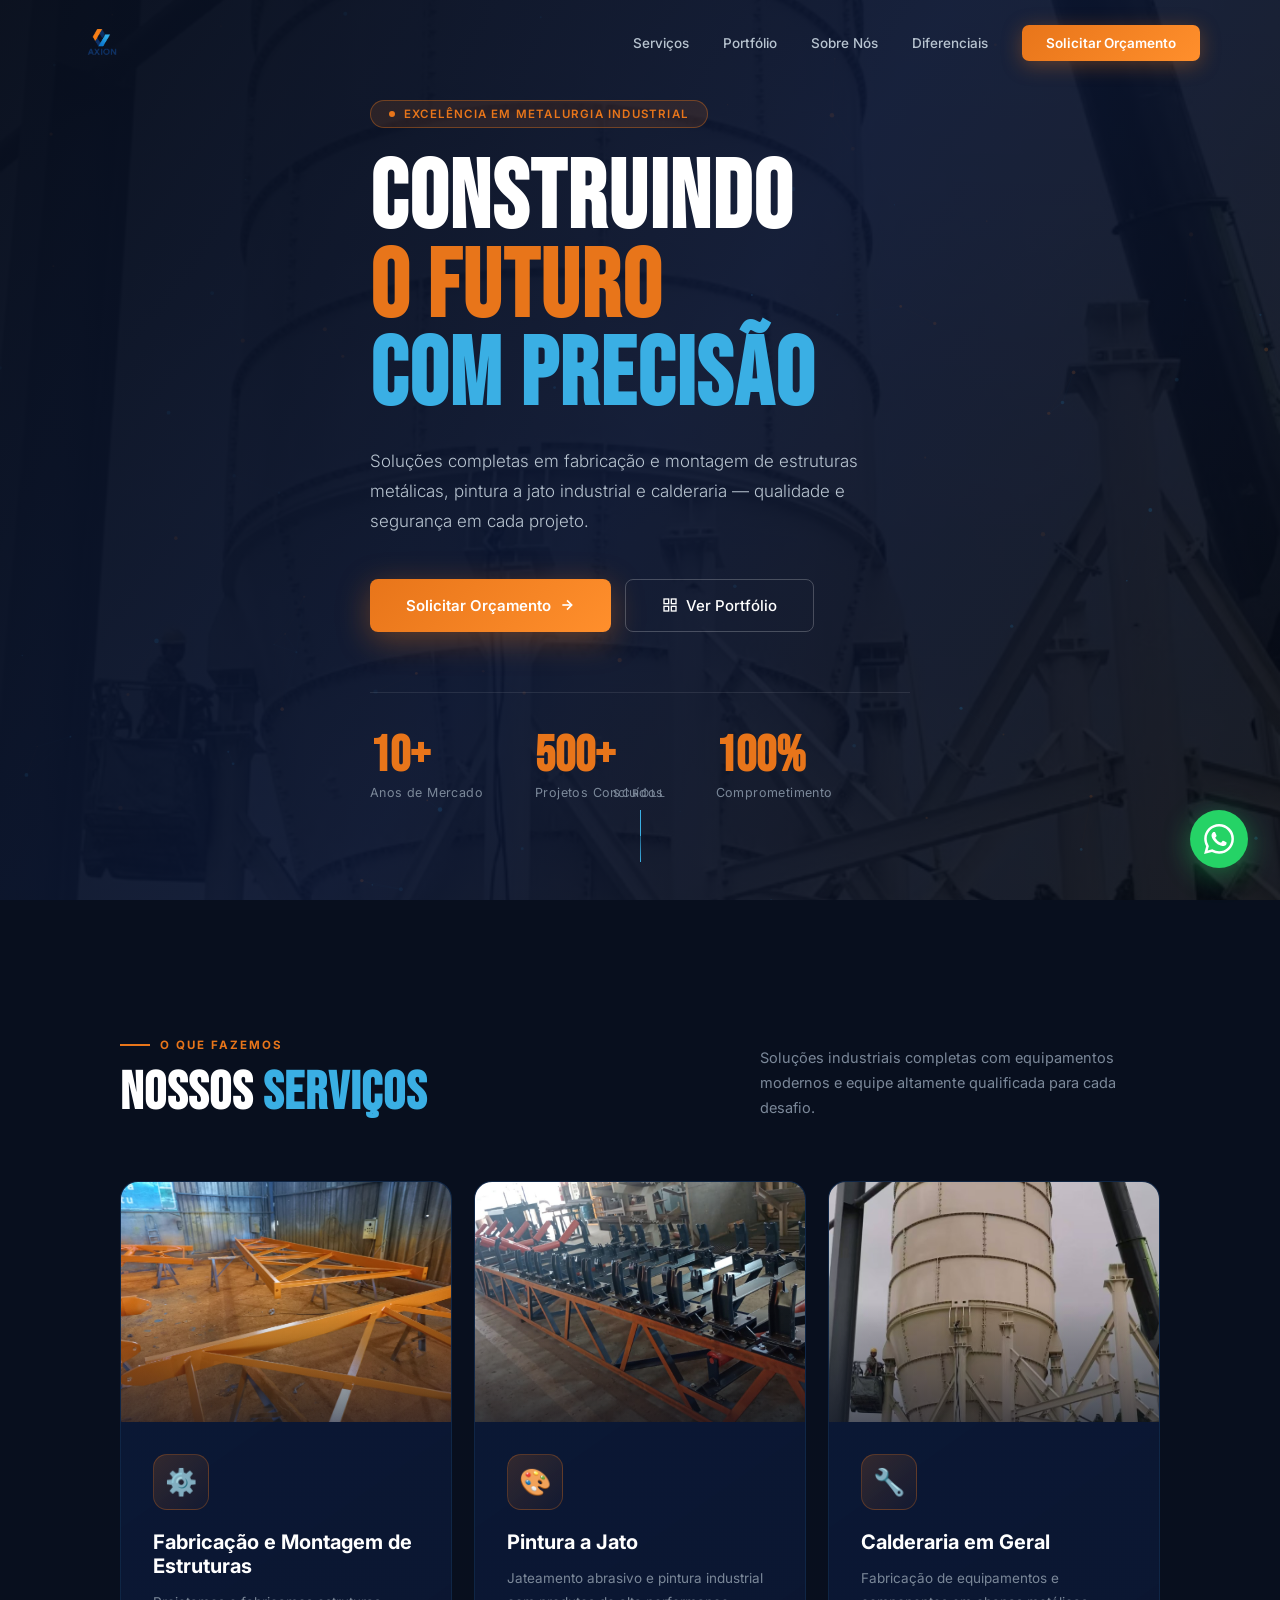
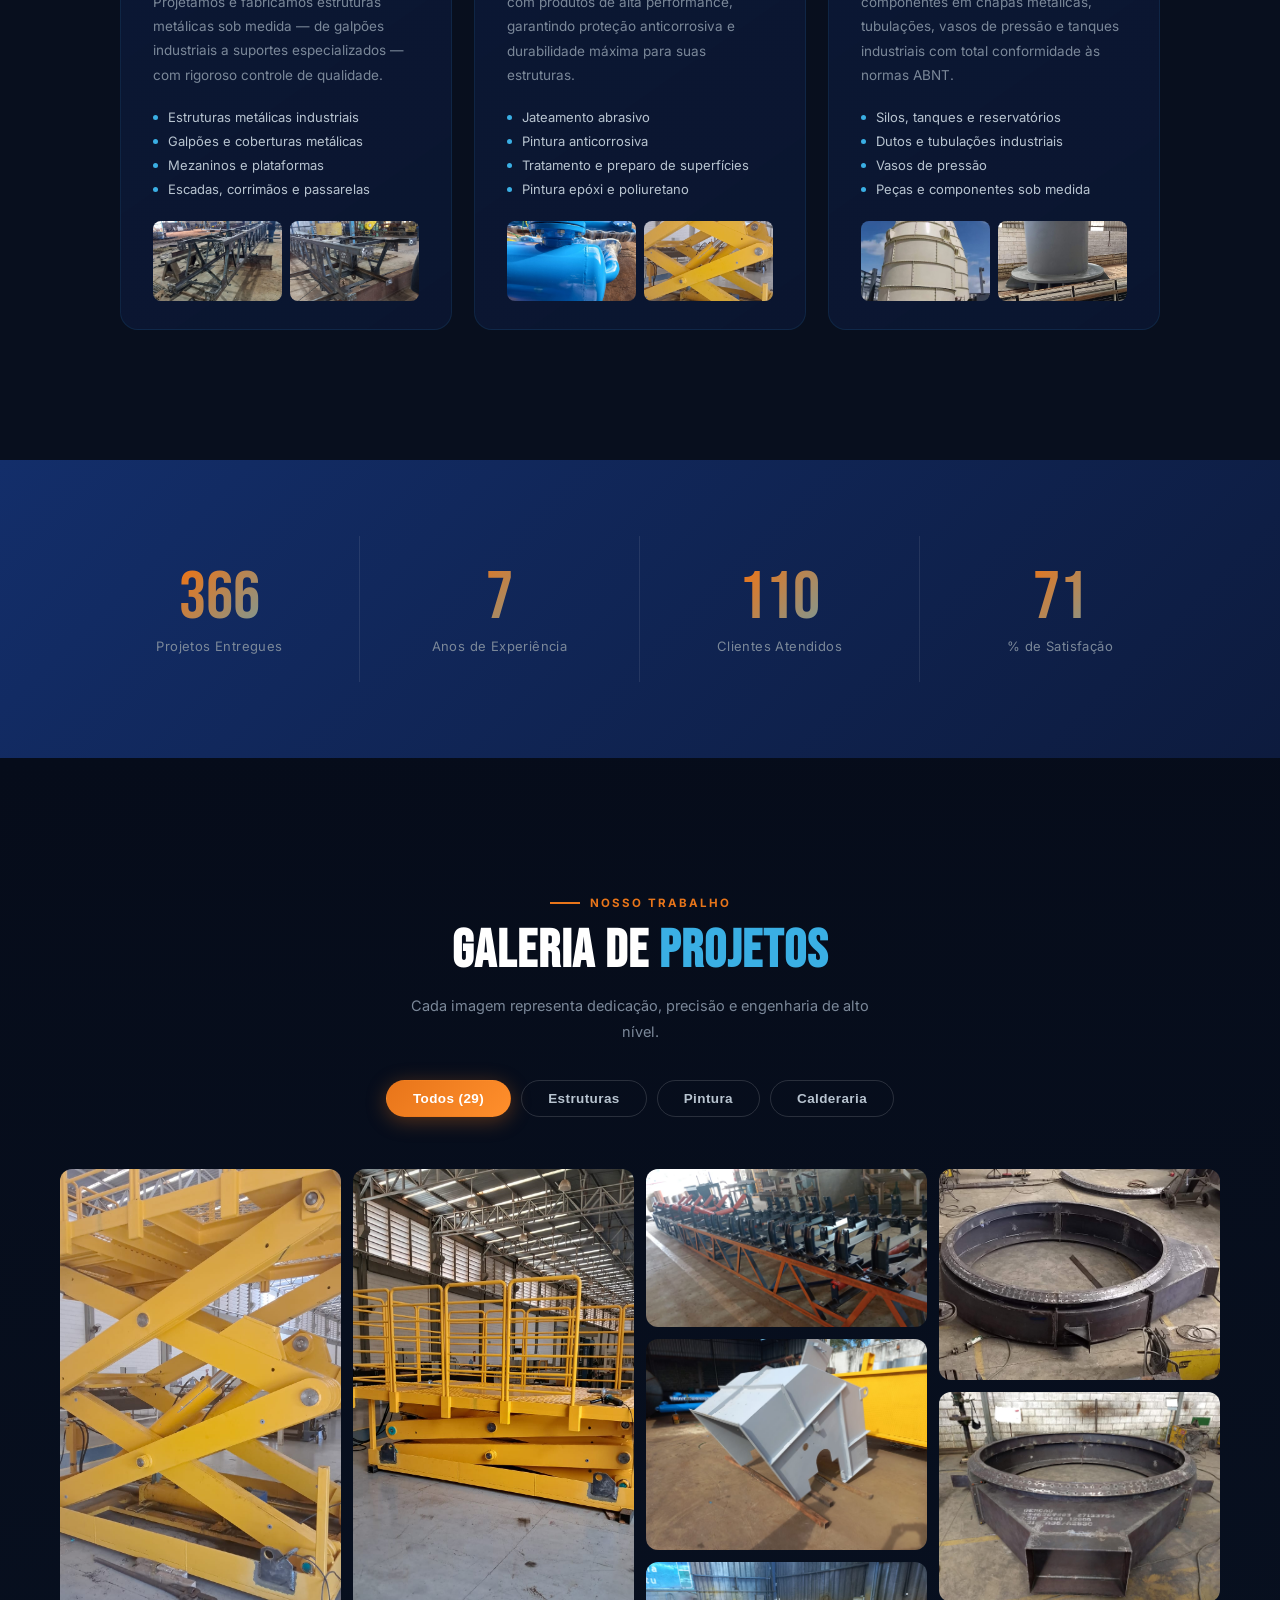
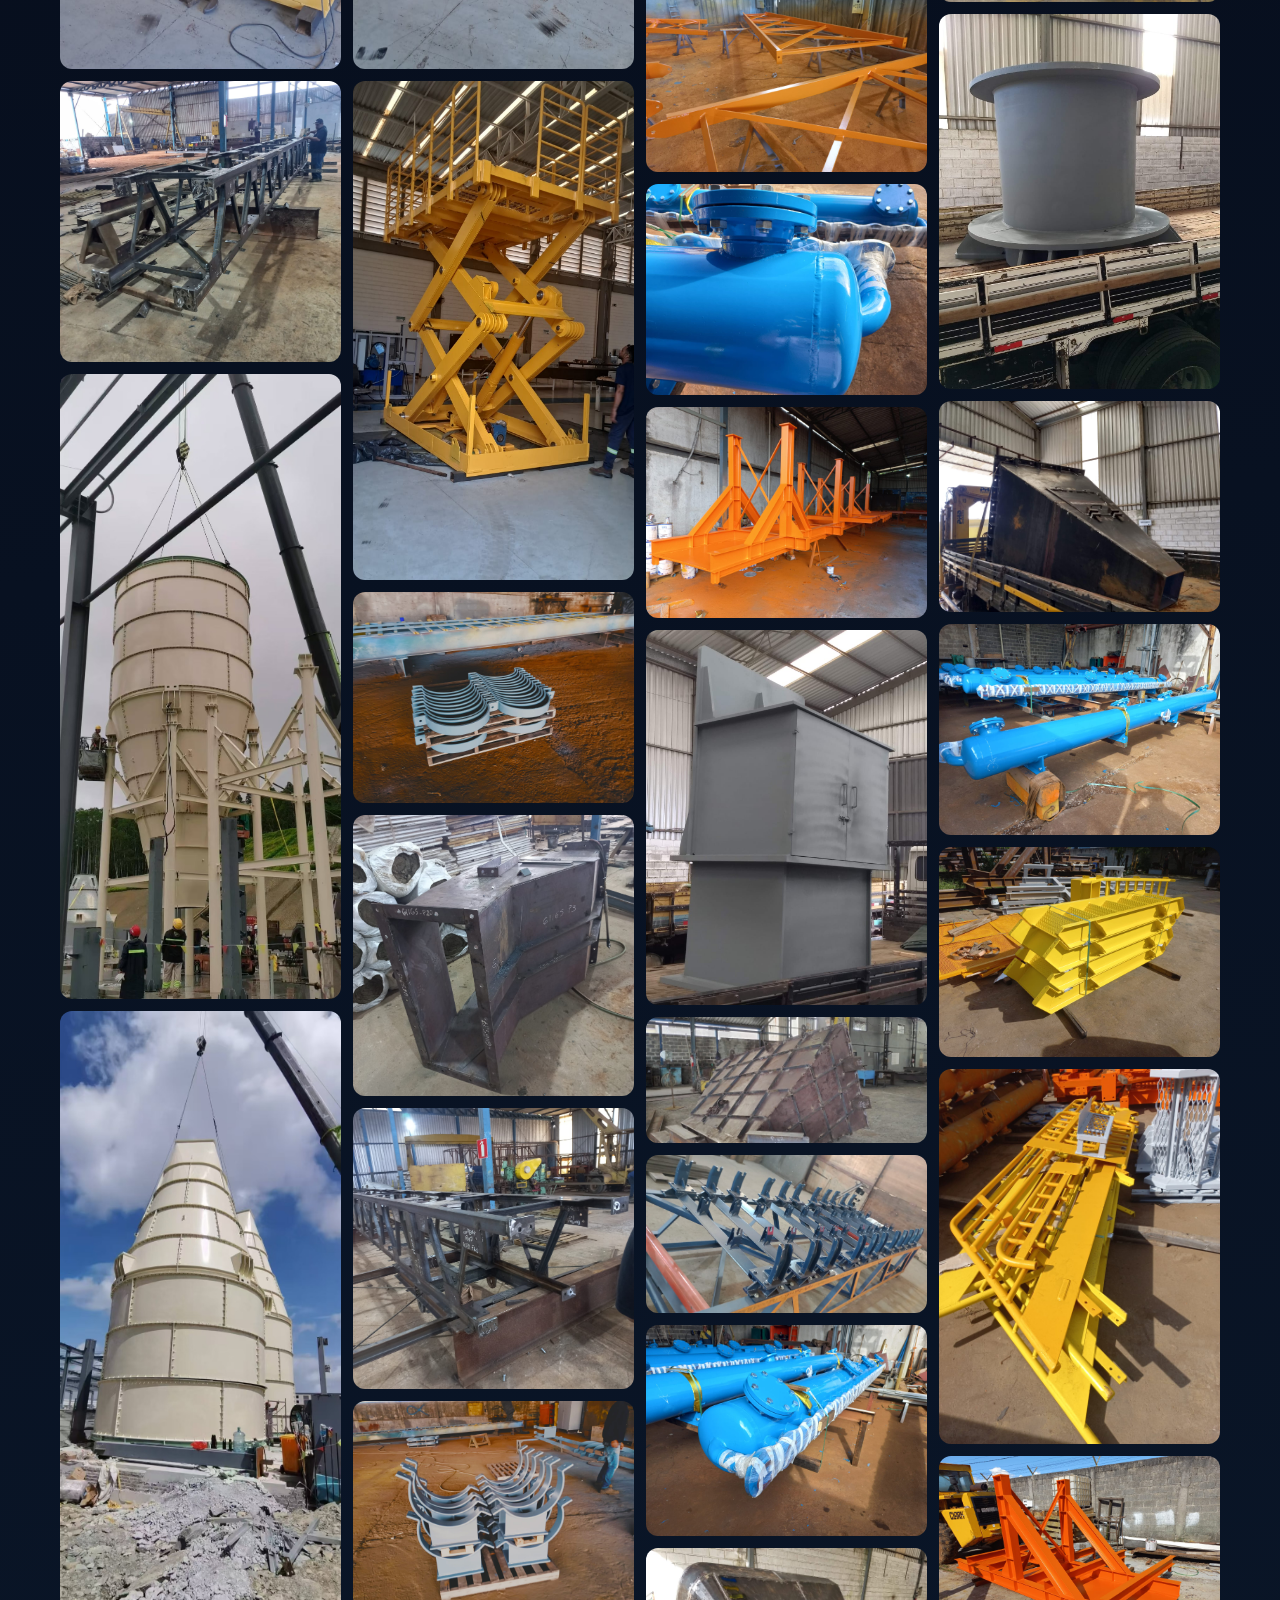
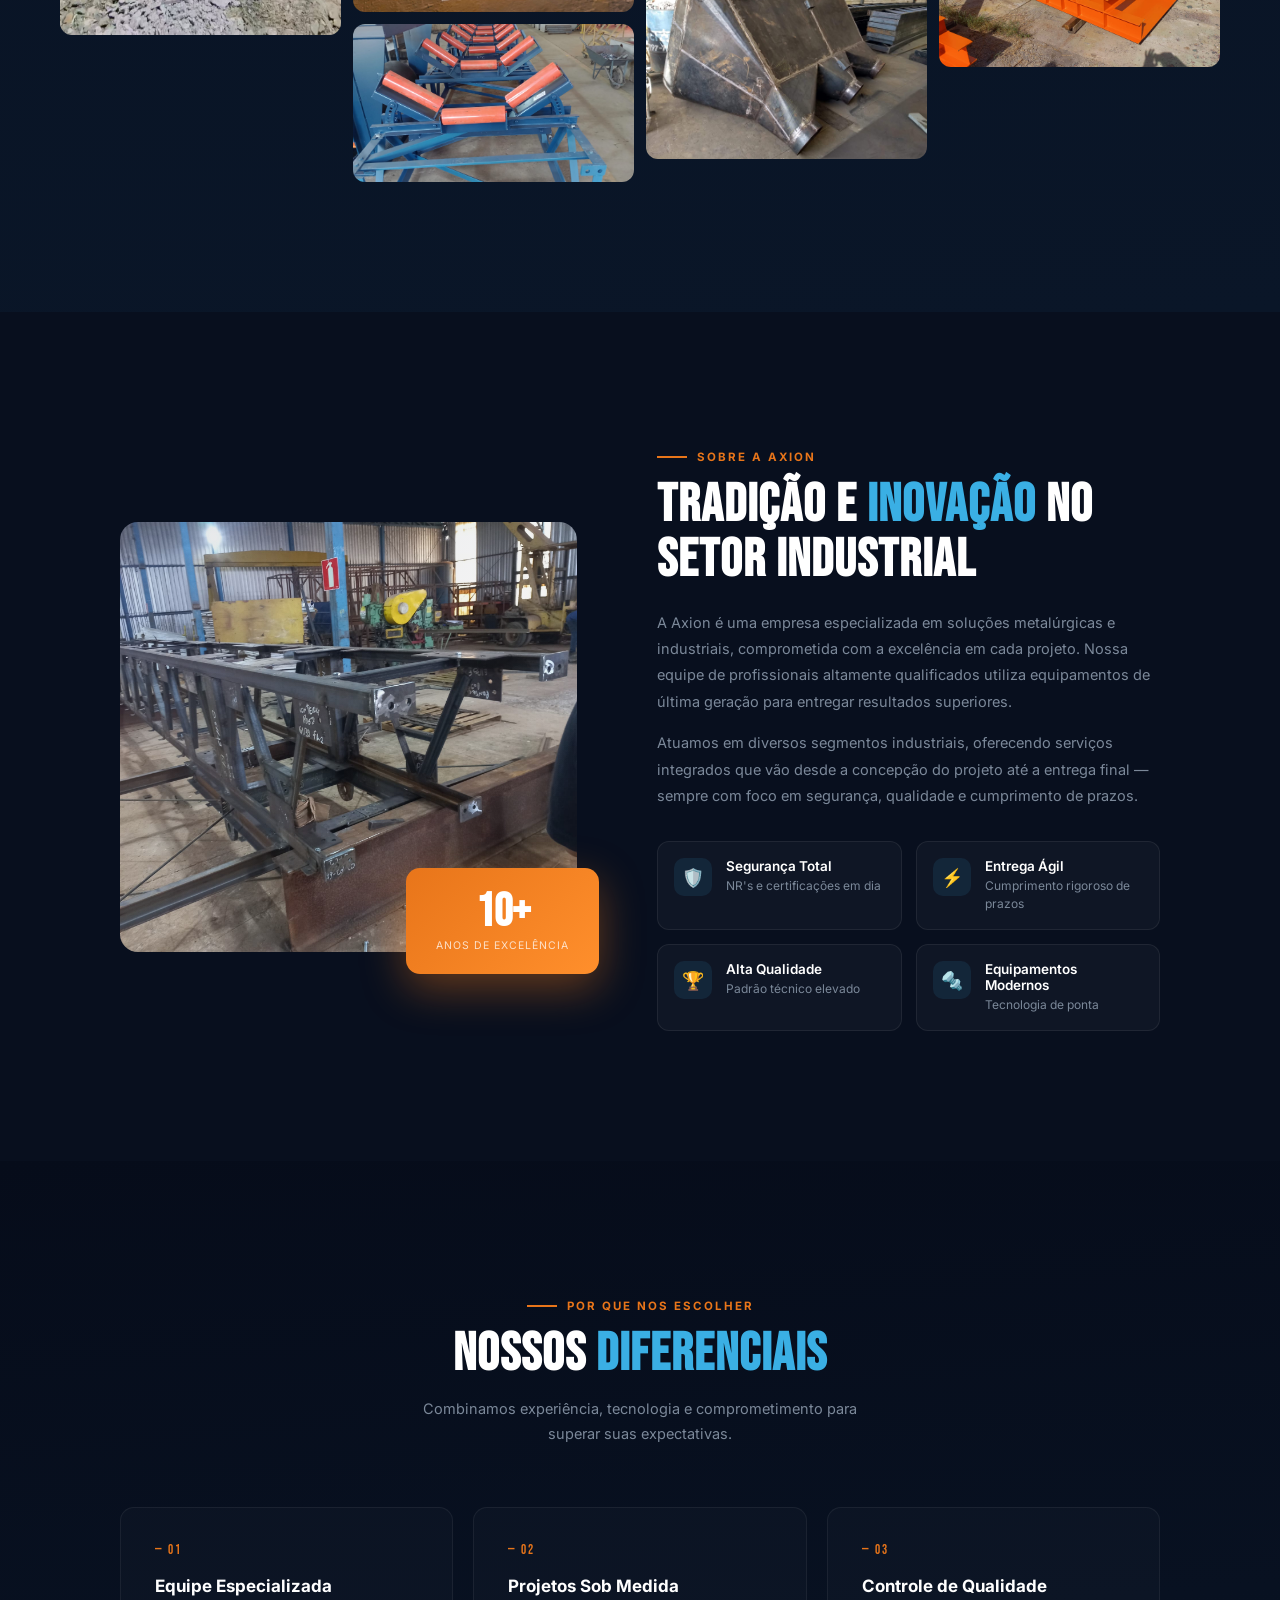
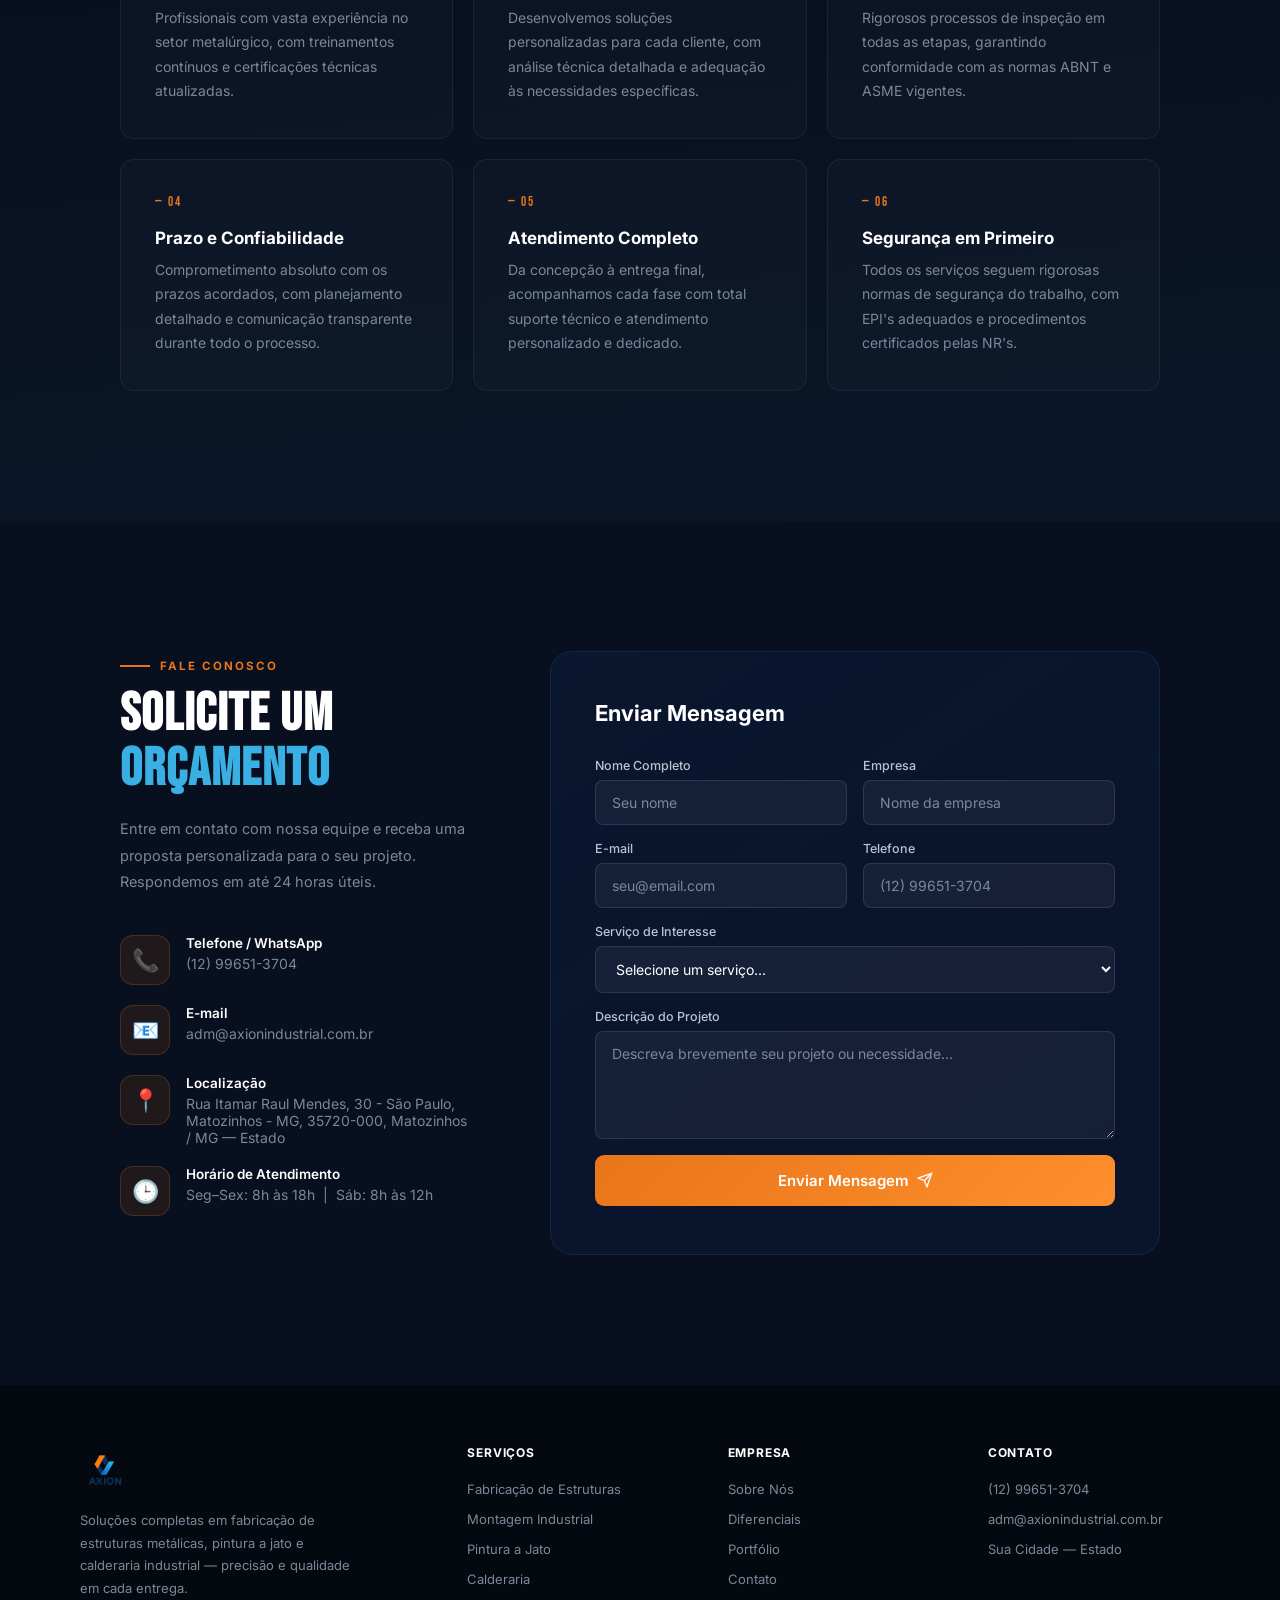
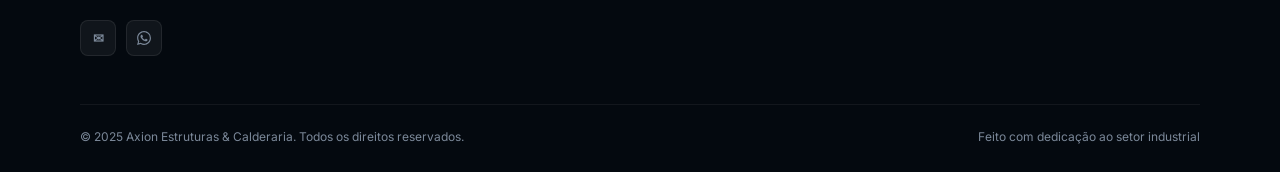
==== index.html @ 101c5b83 "Update index.html" ====
<!DOCTYPE html>
<html lang="pt-BR">
<head>
<meta charset="UTF-8">
<meta name="viewport" content="width=device-width, initial-scale=1.0">
<title>AXION — Estruturas, Pintura e Calderaria Industrial</title>
<link rel="preconnect" href="https://fonts.googleapis.com">
<link href="https://fonts.googleapis.com/css2?family=Inter:wght@300;400;500;600;700;800;900&family=Bebas+Neue&display=swap" rel="stylesheet">
<style>
:root{
  --navy:#080F1E; --dark:#0D1B3E; --mid:#132E6A;
  --orange:#E8751A; --orange2:#FF8F2C;
  --sky:#3AAFE4; --white:#fff; --gray:#7B8899; --gray2:#B8C4D0;
}
*,*::before,*::after{margin:0;padding:0;box-sizing:border-box}
html{scroll-behavior:smooth}
body{font-family:'Inter',sans-serif;background:var(--navy);color:var(--white);overflow-x:hidden}

/* ── NAV ── */
nav{position:fixed;top:0;left:0;right:0;z-index:200;display:flex;justify-content:space-between;align-items:center;padding:20px 80px;transition:.35s}
nav.sc{background:rgba(8,15,30,.96);backdrop-filter:blur(24px);padding:13px 80px;border-bottom:1px solid rgba(58,175,228,.12);box-shadow:0 6px 40px rgba(0,0,0,.4)}
.logo{font-family:'Bebas Neue',sans-serif;font-size:30px;letter-spacing:4px;color:#fff;text-decoration:none}
.logo span{color:var(--orange)}
.logo-img{height:44px;width:auto;display:block;object-fit:contain}
.logo-footer{height:50px}
.nav-links{display:flex;gap:34px;list-style:none;align-items:center}
.nav-links a{color:var(--gray2);text-decoration:none;font-size:13.5px;font-weight:500;position:relative;transition:color .25s}
.nav-links a:not(.nb)::after{content:'';position:absolute;bottom:-4px;left:0;width:0;height:2px;background:var(--orange);transition:.3s}
.nav-links a:not(.nb):hover{color:#fff}
.nav-links a:not(.nb):hover::after{width:100%}
.nb{background:linear-gradient(135deg,var(--orange),var(--orange2));color:#fff!important;padding:10px 24px;border-radius:7px;font-weight:600!important;box-shadow:0 4px 20px rgba(232,117,26,.35);transition:transform .2s,box-shadow .2s!important}
.nb:hover{transform:translateY(-2px);box-shadow:0 8px 28px rgba(232,117,26,.5)!important}
.ham{display:none;flex-direction:column;gap:5px;cursor:pointer}
.ham span{width:24px;height:2px;background:#fff;border-radius:2px}

/* ── HERO ── */
#hero{position:relative;height:100vh;min-height:700px;display:flex;align-items:center;overflow:hidden}
.hero-bg{position:absolute;inset:0;z-index:0;background-image:url('img/WhatsApp%20Image%202026-05-19%20at%2021.31.29.jpeg');background-size:cover;background-position:center;filter:brightness(.28) saturate(.7)}
#cvs{position:absolute;inset:0;z-index:1;width:100%;height:100%}
.hero-ov{position:absolute;inset:0;z-index:2;background:linear-gradient(125deg,rgba(8,15,30,.92) 0%,rgba(13,27,62,.75) 50%,rgba(8,15,30,.5) 100%)}
.hero-ct{position:relative;z-index:3;max-width:1200px;margin:0 auto;padding:0 80px}
.badge{display:inline-flex;align-items:center;gap:9px;background:rgba(232,117,26,.12);border:1px solid rgba(232,117,26,.38);border-radius:100px;padding:6px 18px;font-size:11.5px;font-weight:600;letter-spacing:1.2px;text-transform:uppercase;color:var(--orange);margin-bottom:28px}
.bdot{width:6px;height:6px;border-radius:50%;background:var(--orange);animation:blink 2s infinite}
@keyframes blink{0%,100%{opacity:1;transform:scale(1)}50%{opacity:.4;transform:scale(1.6)}}
.ht{font-family:'Bebas Neue',sans-serif;font-size:clamp(54px,7.5vw,104px);line-height:.92;letter-spacing:2px;margin-bottom:26px}
.ht .to{color:var(--orange)} .ht .ts{color:var(--sky)}
.hs{font-size:17px;color:var(--gray2);max-width:540px;line-height:1.75;font-weight:300;margin-bottom:42px}
.hb{display:flex;gap:14px;flex-wrap:wrap}
.btn-m{display:inline-flex;align-items:center;gap:8px;background:linear-gradient(135deg,var(--orange),var(--orange2));color:#fff;padding:16px 36px;border-radius:8px;font-size:15px;font-weight:600;text-decoration:none;border:none;cursor:pointer;transition:.3s;box-shadow:0 8px 32px rgba(232,117,26,.38)}
.btn-m:hover{transform:translateY(-3px);box-shadow:0 14px 40px rgba(232,117,26,.55)}
.btn-g{display:inline-flex;align-items:center;gap:8px;background:transparent;color:#fff;padding:16px 36px;border-radius:8px;font-size:15px;font-weight:500;text-decoration:none;border:1px solid rgba(255,255,255,.22);transition:.3s}
.btn-g:hover{border-color:var(--sky);color:var(--sky);background:rgba(58,175,228,.06)}
.hkpis{display:flex;gap:52px;margin-top:60px;padding-top:38px;border-top:1px solid rgba(255,255,255,.09)}
.hkpi h3{font-family:'Bebas Neue',sans-serif;font-size:50px;color:var(--orange);line-height:1}
.hkpi p{font-size:12.5px;color:var(--gray);margin-top:4px;letter-spacing:.4px}
.scroll-cue{position:absolute;bottom:38px;left:50%;transform:translateX(-50%);display:flex;flex-direction:column;align-items:center;gap:10px;z-index:3;animation:floatY 3s ease-in-out infinite}
.scroll-cue span{font-size:10.5px;color:var(--gray);letter-spacing:2px;text-transform:uppercase}
.strack{width:1px;height:52px;background:linear-gradient(to bottom,transparent,var(--sky));overflow:hidden;position:relative}
.strack::after{content:'';position:absolute;top:0;left:0;width:100%;height:50%;background:var(--sky);animation:sdown 2s ease-in-out infinite}
@keyframes sdown{0%{transform:translateY(-100%)}100%{transform:translateY(300%)}}
@keyframes floatY{0%,100%{transform:translateX(-50%) translateY(0)}50%{transform:translateX(-50%) translateY(-10px)}}

/* ── SHARED ── */
.stag{display:inline-flex;align-items:center;gap:10px;font-size:11.5px;font-weight:700;letter-spacing:2px;text-transform:uppercase;color:var(--orange);margin-bottom:14px}
.stag::before{content:'';width:30px;height:2px;background:var(--orange)}
.stitle{font-family:'Bebas Neue',sans-serif;font-size:clamp(38px,4.2vw,60px);letter-spacing:1px;line-height:1.02}
.stitle span{color:var(--sky)}
.fu{opacity:0;transform:translateY(32px);transition:opacity .65s ease,transform .65s ease}
.fu.in{opacity:1;transform:none}
.fu:nth-child(2){transition-delay:.1s}.fu:nth-child(3){transition-delay:.2s}
.fu:nth-child(4){transition-delay:.3s}.fu:nth-child(5){transition-delay:.35s}
.fu:nth-child(6){transition-delay:.4s}

/* ── SERVICES ── */
#servicos{padding:130px 0}
.srv-w{max-width:1200px;margin:0 auto;padding:0 80px}
.srv-hd{display:flex;justify-content:space-between;align-items:flex-end;margin-bottom:60px;gap:32px}
.srv-hd p{max-width:400px;color:var(--gray);line-height:1.75;font-size:14.5px}
.srv-grid{display:grid;grid-template-columns:repeat(3,1fr);gap:22px}
.sc-card{position:relative;overflow:hidden;background:linear-gradient(145deg,rgba(19,46,106,.32),rgba(13,27,62,.55));border:1px solid rgba(58,175,228,.1);border-radius:18px;transition:.4s;cursor:default}
.sc-card::before{content:'';position:absolute;top:0;left:0;right:0;height:3px;background:linear-gradient(90deg,var(--orange),var(--sky));transform:scaleX(0);transform-origin:left;transition:.4s;z-index:1}
.sc-card:hover{transform:translateY(-8px);border-color:rgba(58,175,228,.28);box-shadow:0 24px 60px rgba(0,0,0,.4)}
.sc-card:hover::before{transform:scaleX(1)}
.sc-img{position:relative;height:240px;overflow:hidden}
.sc-img img{width:100%;height:100%;object-fit:cover;transition:transform .55s ease}
.sc-card:hover .sc-img img{transform:scale(1.06)}
.sc-img-ov{position:absolute;inset:0;background:linear-gradient(to top,rgba(8,15,30,.6) 0%,transparent 50%)}
.sc-body{padding:32px 32px 28px}
.sc-icon{width:56px;height:56px;border-radius:14px;display:flex;align-items:center;justify-content:center;font-size:26px;background:linear-gradient(135deg,rgba(232,117,26,.18),rgba(232,117,26,.04));border:1px solid rgba(232,117,26,.28);margin-bottom:20px;transition:.3s}
.sc-card:hover .sc-icon{transform:scale(1.1) rotate(-4deg)}
.sc-body h3{font-size:20px;font-weight:700;margin-bottom:12px}
.sc-body>p{font-size:13.5px;color:var(--gray);line-height:1.8;margin-bottom:22px}
.sc-list{list-style:none;display:flex;flex-direction:column;gap:8px;margin-bottom:24px}
.sc-list li{display:flex;align-items:center;gap:10px;font-size:13px;color:var(--gray2)}
.sc-list li::before{content:'';width:5px;height:5px;border-radius:50%;background:var(--sky);flex-shrink:0}
.sc-thumbs{display:grid;grid-template-columns:1fr 1fr;gap:8px}
.sc-thumb{height:80px;border-radius:8px;overflow:hidden;cursor:pointer;position:relative}
.sc-thumb img{width:100%;height:100%;object-fit:cover;transition:transform .4s}
.sc-thumb:hover img{transform:scale(1.08)}
.sc-thumb::after{content:'🔍';position:absolute;inset:0;display:flex;align-items:center;justify-content:center;background:rgba(8,15,30,.5);opacity:0;font-size:18px;transition:.3s}
.sc-thumb:hover::after{opacity:1}

/* ── STATS ── */
#stats{background:linear-gradient(135deg,var(--mid),var(--dark));padding:76px 80px}
.stats-w{max-width:1200px;margin:0 auto;display:grid;grid-template-columns:repeat(4,1fr)}
.stat-b{text-align:center;padding:28px 16px;border-right:1px solid rgba(255,255,255,.09)}
.stat-b:last-child{border-right:none}
.stat-n{font-family:'Bebas Neue',sans-serif;font-size:68px;line-height:1;background:linear-gradient(135deg,var(--orange) 30%,var(--sky));-webkit-background-clip:text;-webkit-text-fill-color:transparent;background-clip:text}
.stat-l{font-size:13px;color:var(--gray);margin-top:6px;letter-spacing:.4px}

/* ── PORTFOLIO ── */
#portfolio{padding:130px 0;background:linear-gradient(175deg,#060C1A,#0A1628)}
.port-w{max-width:1300px;margin:0 auto;padding:0 60px}
.port-hd{text-align:center;margin-bottom:52px}
.port-hd .stag{justify-content:center}
.port-hd>p{max-width:480px;margin:14px auto 0;color:var(--gray);line-height:1.75;font-size:14.5px}
.filters{display:flex;justify-content:center;gap:10px;flex-wrap:wrap;margin-top:36px}
.fbtn{padding:10px 26px;border-radius:100px;font-size:13.5px;font-weight:600;letter-spacing:.4px;cursor:pointer;border:1px solid rgba(255,255,255,.14);background:transparent;color:var(--gray2);transition:.25s}
.fbtn:hover{border-color:var(--orange);color:var(--orange)}
.fbtn.active{background:linear-gradient(135deg,var(--orange),var(--orange2));border-color:transparent;color:#fff;box-shadow:0 4px 20px rgba(232,117,26,.35)}
.gal-grid{columns:4;column-gap:12px;margin-top:44px}
.gal-item{break-inside:avoid;margin-bottom:12px;border-radius:12px;overflow:hidden;position:relative;cursor:pointer;background:#0D1B3E}
.gal-item img{width:100%;display:block;transition:transform .5s ease}
.gal-item:hover img{transform:scale(1.05)}
.gal-ov{position:absolute;inset:0;background:linear-gradient(to top,rgba(8,15,30,.88) 0%,transparent 55%);opacity:0;transition:.35s;display:flex;flex-direction:column;justify-content:flex-end;padding:16px}
.gal-item:hover .gal-ov{opacity:1}
.gal-cat{display:inline-block;font-size:10.5px;font-weight:700;letter-spacing:1.5px;text-transform:uppercase;color:var(--orange);background:rgba(232,117,26,.15);border:1px solid rgba(232,117,26,.35);padding:3px 10px;border-radius:100px;margin-bottom:6px}
.gal-title{font-size:13px;font-weight:500;color:#fff;line-height:1.4}

/* ── ABOUT ── */
#sobre{padding:130px 0}
.about-w{max-width:1200px;margin:0 auto;padding:0 80px;display:grid;grid-template-columns:1fr 1.1fr;gap:80px;align-items:center}
.about-vis{position:relative}
.about-img{width:100%;height:430px;border-radius:18px;overflow:hidden;position:relative}
.about-img img{width:100%;height:100%;object-fit:cover}
.about-img::after{content:'';position:absolute;inset:0;background:linear-gradient(135deg,rgba(8,15,30,.1),transparent)}
.about-chip{position:absolute;bottom:-22px;right:-22px;background:linear-gradient(135deg,var(--orange),var(--orange2));border-radius:14px;padding:22px 30px;text-align:center;box-shadow:0 14px 44px rgba(232,117,26,.42)}
.about-chip h4{font-family:'Bebas Neue',sans-serif;font-size:46px;line-height:1;color:#fff}
.about-chip p{font-size:10.5px;color:rgba(255,255,255,.75);letter-spacing:1px;text-transform:uppercase;margin-top:3px}
.about-tx .stitle{margin-bottom:22px}
.about-tx>p{color:var(--gray);line-height:1.82;font-size:14.5px;margin-bottom:15px}
.pills{display:grid;grid-template-columns:1fr 1fr;gap:14px;margin-top:32px}
.pill{display:flex;align-items:flex-start;gap:14px;background:rgba(255,255,255,.03);border:1px solid rgba(255,255,255,.07);border-radius:12px;padding:16px;transition:.3s}
.pill:hover{border-color:rgba(58,175,228,.22)}
.pill-ic{width:38px;height:38px;border-radius:10px;flex-shrink:0;background:rgba(58,175,228,.1);display:flex;align-items:center;justify-content:center;font-size:18px}
.pill h5{font-size:13.5px;font-weight:600;margin-bottom:3px}
.pill p{font-size:12px;color:var(--gray);line-height:1.5}

/* ── DIFFERENTIALS ── */
#diferenciais{padding:130px 0;background:linear-gradient(175deg,#060C1A,#0A1628)}
.diff-w{max-width:1200px;margin:0 auto;padding:0 80px}
.diff-hd{text-align:center;margin-bottom:60px}
.diff-hd .stag{justify-content:center}
.diff-hd>p{max-width:480px;margin:14px auto 0;color:var(--gray);line-height:1.75;font-size:14.5px}
.diff-grid{display:grid;grid-template-columns:repeat(3,1fr);gap:20px}
.dc{padding:34px;border-radius:14px;border:1px solid rgba(255,255,255,.06);background:rgba(255,255,255,.02);transition:.3s}
.dc:hover{border-color:rgba(58,175,228,.22);background:rgba(58,175,228,.03);transform:translateY(-4px)}
.dc-n{font-family:'Bebas Neue',sans-serif;font-size:13px;color:var(--orange);letter-spacing:2px;margin-bottom:18px}
.dc h3{font-size:17px;font-weight:700;margin-bottom:10px}
.dc p{font-size:14px;color:var(--gray);line-height:1.75}

/* ── CONTACT ── */
#contato{padding:130px 0}
.ct-w{max-width:1200px;margin:0 auto;padding:0 80px;display:grid;grid-template-columns:1fr 1.2fr;gap:80px}
.ct-info .stitle{margin-bottom:20px}
.ct-info>p{color:var(--gray);line-height:1.8;font-size:14.5px;margin-bottom:40px}
.ct-items{display:flex;flex-direction:column;gap:20px}
.ct-item{display:flex;gap:16px;align-items:flex-start}
.ct-ic{width:50px;height:50px;border-radius:13px;flex-shrink:0;background:rgba(232,117,26,.1);border:1px solid rgba(232,117,26,.22);display:flex;align-items:center;justify-content:center;font-size:22px}
.ct-item h4{font-size:13.5px;font-weight:600;margin-bottom:4px}
.ct-item p{font-size:14px;color:var(--gray)}
.ct-form{background:linear-gradient(145deg,rgba(19,46,106,.22),rgba(13,27,62,.44));border:1px solid rgba(58,175,228,.12);border-radius:22px;padding:48px 44px}
.ct-form h3{font-size:22px;font-weight:700;margin-bottom:32px}
.fg{display:flex;flex-direction:column;gap:7px;margin-bottom:16px}
.frow{display:grid;grid-template-columns:1fr 1fr;gap:16px}
.fg label{font-size:12.5px;font-weight:500;color:var(--gray2)}
.fg input,.fg select,.fg textarea{background:rgba(255,255,255,.05);border:1px solid rgba(255,255,255,.1);border-radius:8px;padding:13px 16px;color:#fff;font-size:14px;font-family:'Inter',sans-serif;transition:.25s;outline:none}
.fg input:focus,.fg select:focus,.fg textarea:focus{border-color:var(--sky);background:rgba(58,175,228,.05)}
.fg input::placeholder,.fg textarea::placeholder{color:var(--gray)}
.fg select option{background:#0D1B3E}
.fg textarea{resize:vertical;min-height:108px}
.frow .fg{margin-bottom:0}
.fsend{width:100%;padding:16px;background:linear-gradient(135deg,var(--orange),var(--orange2));color:#fff;border:none;border-radius:9px;font-size:15px;font-weight:600;cursor:pointer;font-family:'Inter',sans-serif;display:flex;align-items:center;justify-content:center;gap:9px;transition:.3s;margin-top:10px}
.fsend:hover{transform:translateY(-3px);box-shadow:0 10px 32px rgba(232,117,26,.45)}

/* ── FOOTER ── */
footer{background:#04090F;padding:60px 80px 28px}
.ft{display:grid;grid-template-columns:1.6fr 1fr 1fr 1fr;gap:48px;padding-bottom:48px;border-bottom:1px solid rgba(255,255,255,.06)}
.fb .logo{font-size:28px;margin-bottom:14px;display:block}
.fb p{font-size:13px;color:var(--gray);line-height:1.75;max-width:270px}
.socials{display:flex;gap:10px;margin-top:20px}
.soc{width:36px;height:36px;border-radius:8px;background:rgba(255,255,255,.05);border:1px solid rgba(255,255,255,.08);display:flex;align-items:center;justify-content:center;font-size:13px;font-weight:700;color:var(--gray);text-decoration:none;transition:.3s}
.soc:hover{background:rgba(232,117,26,.15);border-color:var(--orange);color:var(--orange)}
.fc h4{font-size:12px;font-weight:700;color:#fff;letter-spacing:.8px;text-transform:uppercase;margin-bottom:18px}
.fc ul{list-style:none;display:flex;flex-direction:column;gap:10px}
.fc ul a{font-size:13px;color:var(--gray);text-decoration:none;transition:color .25s}
.fc ul a:hover{color:#fff}
.fb2{display:flex;justify-content:space-between;align-items:center;padding-top:24px}
.fb2 p{font-size:12px;color:var(--gray)}

/* ── LIGHTBOX ── */
#lb{position:fixed;inset:0;z-index:1000;display:flex;align-items:center;justify-content:center;background:rgba(4,9,15,.97);opacity:0;pointer-events:none;transition:opacity .3s}
#lb.open{opacity:1;pointer-events:all}
.lb-img-wrap{position:relative;max-width:90vw;max-height:85vh;display:flex;align-items:center;justify-content:center}
#lb-img{max-width:90vw;max-height:82vh;object-fit:contain;border-radius:8px;box-shadow:0 20px 80px rgba(0,0,0,.8);transition:opacity .25s}
#lb-img.fading{opacity:0}
.lb-close{position:fixed;top:24px;right:32px;width:44px;height:44px;border-radius:50%;background:rgba(255,255,255,.08);border:1px solid rgba(255,255,255,.15);color:#fff;font-size:22px;display:flex;align-items:center;justify-content:center;cursor:pointer;transition:.25s}
.lb-close:hover{background:rgba(232,117,26,.3);border-color:var(--orange)}
.lb-prev,.lb-next{position:fixed;top:50%;transform:translateY(-50%);width:50px;height:50px;border-radius:50%;background:rgba(255,255,255,.08);border:1px solid rgba(255,255,255,.15);color:#fff;font-size:22px;display:flex;align-items:center;justify-content:center;cursor:pointer;transition:.25s;z-index:10}
.lb-prev{left:24px}
.lb-next{right:24px}
.lb-prev:hover,.lb-next:hover{background:rgba(232,117,26,.3);border-color:var(--orange)}
.lb-info{position:fixed;bottom:28px;left:50%;transform:translateX(-50%);text-align:center;pointer-events:none}
.lb-title{font-size:14px;color:var(--gray2);margin-bottom:6px}
.lb-counter{font-size:12px;color:var(--gray);letter-spacing:1px}

/* ── WA FLOAT ── */
.wa{position:fixed;bottom:32px;right:32px;z-index:500;width:58px;height:58px;border-radius:50%;background:#25D366;display:flex;align-items:center;justify-content:center;box-shadow:0 6px 28px rgba(37,211,102,.45);text-decoration:none;transition:.25s;animation:wap 3s infinite}
.wa:hover{transform:scale(1.08)}
.wa svg{width:30px;height:30px;fill:#fff}
@keyframes wap{0%,100%{box-shadow:0 6px 28px rgba(37,211,102,.45)}50%{box-shadow:0 6px 40px rgba(37,211,102,.7)}}

/* ── RESPONSIVE ── */
@media(max-width:1100px){
  nav,nav.sc{padding-left:40px;padding-right:40px}
  .srv-w,.about-w,.ct-w,.diff-w,.port-w{padding-left:40px;padding-right:40px}
  #stats{padding-left:40px;padding-right:40px}
  .gal-grid{columns:3}
  .ft{padding-left:40px;padding-right:40px}
  footer{padding:60px 0 28px}
}
@media(max-width:768px){
  nav,nav.sc{padding:14px 24px}
  .nav-links{display:none}
  .ham{display:flex}
  .hero-ct{padding:0 24px}
  .ht{font-size:52px}
  .hkpis{gap:28px;flex-wrap:wrap}
  .srv-w,.about-w,.ct-w,.diff-w{padding:0 24px}
  .port-w{padding:0 24px}
  .srv-grid,.diff-grid{grid-template-columns:1fr}
  .about-w,.ct-w{grid-template-columns:1fr;gap:48px}
  .about-chip{bottom:-16px;right:-16px}
  #stats{padding:60px 24px}
  .stats-w{grid-template-columns:repeat(2,1fr)}
  .stat-b{border-right:none;border-bottom:1px solid rgba(255,255,255,.09)}
  .stat-b:last-child{border-bottom:none}
  .ct-form{padding:32px 24px}
  .frow{grid-template-columns:1fr}
  .gal-grid{columns:2}
  .ft{grid-template-columns:1fr;gap:28px;padding:0 24px 40px}
  footer{padding:40px 0 24px}
  .fb2{padding:20px 24px 0;flex-direction:column;gap:8px;text-align:center}
  .wa{bottom:20px;right:20px}
  .lb-prev{left:8px}
  .lb-next{right:8px}
}
@media(max-width:480px){
  .gal-grid{columns:1}
  .srv-hd{flex-direction:column}
}
</style>
</head>
<body>

<!-- NAV -->
<nav id="nav">
  <a href="#" class="logo"><img src="img/logo.png" alt="Axion" class="logo-img"></a>
  <ul class="nav-links">
    <li><a href="#servicos">Serviços</a></li>
    <li><a href="#portfolio">Portfólio</a></li>
    <li><a href="#sobre">Sobre Nós</a></li>
    <li><a href="#diferenciais">Diferenciais</a></li>
    <li><a href="#contato" class="nb">Solicitar Orçamento</a></li>
  </ul>
  <div class="ham" id="ham"><span></span><span></span><span></span></div>
</nav>

<!-- HERO -->
<section id="hero">
  <div class="hero-bg"></div>
  <canvas id="cvs"></canvas>
  <div class="hero-ov"></div>
  <div class="hero-ct">
    <div class="badge"><span class="bdot"></span>Excelência em Metalurgia Industrial</div>
    <h1 class="ht">
      CONSTRUINDO<br>
      <span class="to">O FUTURO</span><br>
      <span class="ts">COM PRECISÃO</span>
    </h1>
    <p class="hs">Soluções completas em fabricação e montagem de estruturas metálicas, pintura a jato industrial e calderaria — qualidade e segurança em cada projeto.</p>
    <div class="hb">
      <a href="#contato" class="btn-m">Solicitar Orçamento <svg width="16" height="16" viewBox="0 0 24 24" fill="none" stroke="currentColor" stroke-width="2.5"><line x1="5" y1="12" x2="19" y2="12"/><polyline points="12 5 19 12 12 19"/></svg></a>
      <a href="#portfolio" class="btn-g"><svg width="16" height="16" viewBox="0 0 24 24" fill="none" stroke="currentColor" stroke-width="2"><rect x="3" y="3" width="7" height="7"/><rect x="14" y="3" width="7" height="7"/><rect x="14" y="14" width="7" height="7"/><rect x="3" y="14" width="7" height="7"/></svg>Ver Portfólio</a>
    </div>
    <div class="hkpis">
      <div class="hkpi"><h3>10+</h3><p>Anos de Mercado</p></div>
      <div class="hkpi"><h3>500+</h3><p>Projetos Concluídos</p></div>
      <div class="hkpi"><h3>100%</h3><p>Comprometimento</p></div>
    </div>
  </div>
  <div class="scroll-cue"><span>Scroll</span><div class="strack"></div></div>
</section>

<!-- SERVICES -->
<section id="servicos">
  <div class="srv-w">
    <div class="srv-hd">
      <div>
        <div class="stag">O Que Fazemos</div>
        <h2 class="stitle">Nossos <span>Serviços</span></h2>
      </div>
      <p>Soluções industriais completas com equipamentos modernos e equipe altamente qualificada para cada desafio.</p>
    </div>
    <div class="srv-grid">

      <!-- ESTRUTURAS -->
      <div class="sc-card fu">
        <div class="sc-img">
          <img src="img/WhatsApp%20Image%202026-05-19%20at%2021.31.34%20%281%29.jpeg" alt="Fabricação de Estruturas" loading="lazy">
          <div class="sc-img-ov"></div>
        </div>
        <div class="sc-body">
          <div class="sc-icon">⚙️</div>
          <h3>Fabricação e Montagem de Estruturas</h3>
          <p>Projetamos e fabricamos estruturas metálicas sob medida — de galpões industriais a suportes especializados — com rigoroso controle de qualidade.</p>
          <ul class="sc-list">
            <li>Estruturas metálicas industriais</li>
            <li>Galpões e coberturas metálicas</li>
            <li>Mezaninos e plataformas</li>
            <li>Escadas, corrimãos e passarelas</li>
          </ul>
          <div class="sc-thumbs">
            <div class="sc-thumb" data-lb="1"><img src="img/WhatsApp%20Image%202026-05-19%20at%2021.31.28%20%281%29.jpeg" alt="" loading="lazy"></div>
            <div class="sc-thumb" data-lb="8"><img src="img/WhatsApp%20Image%202026-05-19%20at%2021.31.31.jpeg" alt="" loading="lazy"></div>
          </div>
        </div>
      </div>

      <!-- PINTURA -->
      <div class="sc-card fu">
        <div class="sc-img">
          <img src="img/WhatsApp%20Image%202026-05-19%20at%2021.31.32%20%281%29.jpeg" alt="Pintura a Jato" loading="lazy">
          <div class="sc-img-ov"></div>
        </div>
        <div class="sc-body">
          <div class="sc-icon">🎨</div>
          <h3>Pintura a Jato</h3>
          <p>Jateamento abrasivo e pintura industrial com produtos de alta performance, garantindo proteção anticorrosiva e durabilidade máxima para suas estruturas.</p>
          <ul class="sc-list">
            <li>Jateamento abrasivo</li>
            <li>Pintura anticorrosiva</li>
            <li>Tratamento e preparo de superfícies</li>
            <li>Pintura epóxi e poliuretano</li>
          </ul>
          <div class="sc-thumbs">
            <div class="sc-thumb" data-lb="14"><img src="img/WhatsApp%20Image%202026-05-19%20at%2021.31.34%20%282%29.jpeg" alt="" loading="lazy"></div>
            <div class="sc-thumb" data-lb="0"><img src="img/WhatsApp%20Image%202026-05-19%20at%2021.31.28.jpeg" alt="" loading="lazy"></div>
          </div>
        </div>
      </div>

      <!-- CALDERARIA -->
      <div class="sc-card fu">
        <div class="sc-img">
          <img src="img/WhatsApp%20Image%202026-05-19%20at%2021.31.29.jpeg" alt="Calderaria" loading="lazy">
          <div class="sc-img-ov"></div>
        </div>
        <div class="sc-body">
          <div class="sc-icon">🔧</div>
          <h3>Calderaria em Geral</h3>
          <p>Fabricação de equipamentos e componentes em chapas metálicas, tubulações, vasos de pressão e tanques industriais com total conformidade às normas ABNT.</p>
          <ul class="sc-list">
            <li>Silos, tanques e reservatórios</li>
            <li>Dutos e tubulações industriais</li>
            <li>Vasos de pressão</li>
            <li>Peças e componentes sob medida</li>
          </ul>
          <div class="sc-thumbs">
            <div class="sc-thumb" data-lb="3"><img src="img/WhatsApp%20Image%202026-05-19%20at%2021.31.29%20%281%29.jpeg" alt="" loading="lazy"></div>
            <div class="sc-thumb" data-lb="23"><img src="img/WhatsApp%20Image%202026-05-19%20at%2021.31.36%20%282%29.jpeg" alt="" loading="lazy"></div>
          </div>
        </div>
      </div>

    </div>
  </div>
</section>

<!-- STATS -->
<div id="stats">
  <div class="stats-w">
    <div class="stat-b"><div class="stat-n" data-target="500">0</div><div class="stat-l">Projetos Entregues</div></div>
    <div class="stat-b"><div class="stat-n" data-target="10">0</div><div class="stat-l">Anos de Experiência</div></div>
    <div class="stat-b"><div class="stat-n" data-target="150">0</div><div class="stat-l">Clientes Atendidos</div></div>
    <div class="stat-b"><div class="stat-n" data-target="98">0</div><div class="stat-l">% de Satisfação</div></div>
  </div>
</div>

<!-- PORTFOLIO -->
<section id="portfolio">
  <div class="port-w">
    <div class="port-hd">
      <div class="stag">Nosso Trabalho</div>
      <h2 class="stitle">Galeria de <span>Projetos</span></h2>
      <p>Cada imagem representa dedicação, precisão e engenharia de alto nível.</p>
      <div class="filters">
        <button class="fbtn active" data-filter="all">Todos (29)</button>
        <button class="fbtn" data-filter="estruturas">Estruturas</button>
        <button class="fbtn" data-filter="pintura">Pintura</button>
        <button class="fbtn" data-filter="calderaria">Calderaria</button>
      </div>
    </div>
    <div class="gal-grid" id="gal-grid"></div>
  </div>
</section>

<!-- ABOUT -->
<section id="sobre">
  <div class="about-w">
    <div class="about-vis fu">
      <div class="about-img">
        <img src="img/WhatsApp%20Image%202026-05-19%20at%2021.31.31.jpeg" alt="Axion Industrial" loading="lazy">
      </div>
      <div class="about-chip"><h4>10+</h4><p>Anos de Excelência</p></div>
    </div>
    <div class="about-tx fu">
      <div class="stag">Sobre a Axion</div>
      <h2 class="stitle">Tradição e <span>Inovação</span> no Setor Industrial</h2>
      <p>A Axion é uma empresa especializada em soluções metalúrgicas e industriais, comprometida com a excelência em cada projeto. Nossa equipe de profissionais altamente qualificados utiliza equipamentos de última geração para entregar resultados superiores.</p>
      <p>Atuamos em diversos segmentos industriais, oferecendo serviços integrados que vão desde a concepção do projeto até a entrega final — sempre com foco em segurança, qualidade e cumprimento de prazos.</p>
      <div class="pills">
        <div class="pill"><div class="pill-ic">🛡️</div><div><h5>Segurança Total</h5><p>NR's e certificações em dia</p></div></div>
        <div class="pill"><div class="pill-ic">⚡</div><div><h5>Entrega Ágil</h5><p>Cumprimento rigoroso de prazos</p></div></div>
        <div class="pill"><div class="pill-ic">🏆</div><div><h5>Alta Qualidade</h5><p>Padrão técnico elevado</p></div></div>
        <div class="pill"><div class="pill-ic">🔩</div><div><h5>Equipamentos Modernos</h5><p>Tecnologia de ponta</p></div></div>
      </div>
    </div>
  </div>
</section>

<!-- DIFFERENTIALS -->
<section id="diferenciais">
  <div class="diff-w">
    <div class="diff-hd">
      <div class="stag">Por Que Nos Escolher</div>
      <h2 class="stitle">Nossos <span>Diferenciais</span></h2>
      <p>Combinamos experiência, tecnologia e comprometimento para superar suas expectativas.</p>
    </div>
    <div class="diff-grid">
      <div class="dc fu"><div class="dc-n">— 01</div><h3>Equipe Especializada</h3><p>Profissionais com vasta experiência no setor metalúrgico, com treinamentos contínuos e certificações técnicas atualizadas.</p></div>
      <div class="dc fu"><div class="dc-n">— 02</div><h3>Projetos Sob Medida</h3><p>Desenvolvemos soluções personalizadas para cada cliente, com análise técnica detalhada e adequação às necessidades específicas.</p></div>
      <div class="dc fu"><div class="dc-n">— 03</div><h3>Controle de Qualidade</h3><p>Rigorosos processos de inspeção em todas as etapas, garantindo conformidade com as normas ABNT e ASME vigentes.</p></div>
      <div class="dc fu"><div class="dc-n">— 04</div><h3>Prazo e Confiabilidade</h3><p>Comprometimento absoluto com os prazos acordados, com planejamento detalhado e comunicação transparente durante todo o processo.</p></div>
      <div class="dc fu"><div class="dc-n">— 05</div><h3>Atendimento Completo</h3><p>Da concepção à entrega final, acompanhamos cada fase com total suporte técnico e atendimento personalizado e dedicado.</p></div>
      <div class="dc fu"><div class="dc-n">— 06</div><h3>Segurança em Primeiro</h3><p>Todos os serviços seguem rigorosas normas de segurança do trabalho, com EPI's adequados e procedimentos certificados pelas NR's.</p></div>
    </div>
  </div>
</section>

<!-- CONTACT -->
<section id="contato">
  <div class="ct-w">
    <div class="ct-info fu">
      <div class="stag">Fale Conosco</div>
      <h2 class="stitle">Solicite um <span>Orçamento</span></h2>
      <p>Entre em contato com nossa equipe e receba uma proposta personalizada para o seu projeto. Respondemos em até 24 horas úteis.</p>
      <div class="ct-items">
        <div class="ct-item"><div class="ct-ic">📞</div><div><h4>Telefone / WhatsApp</h4><p>(12) 99651-3704</p></div></div>
        <div class="ct-item"><div class="ct-ic">📧</div><div><h4>E-mail</h4><p>adm@axionindustrial.com.br</p></div></div>
        <div class="ct-item"><div class="ct-ic">📍</div><div><h4>Localização</h4><p>Rua Itamar Raul Mendes, 30 - São Paulo, Matozinhos - MG, 35720-000, Matozinhos / MG — Estado</p></div></div>
        <div class="ct-item"><div class="ct-ic">🕒</div><div><h4>Horário de Atendimento</h4><p>Seg–Sex: 8h às 18h &nbsp;|&nbsp; Sáb: 8h às 12h</p></div></div>
      </div>
    </div>
    <div class="ct-form fu">
      <h3>Enviar Mensagem</h3>
      <form id="cform" novalidate>
        <div class="frow">
          <div class="fg"><label>Nome Completo</label><input type="text" placeholder="Seu nome" required></div>
          <div class="fg"><label>Empresa</label><input type="text" placeholder="Nome da empresa"></div>
        </div>
        <div class="frow" style="margin-top:16px">
          <div class="fg"><label>E-mail</label><input type="email" placeholder="seu@email.com" required></div>
          <div class="fg"><label>Telefone</label><input type="tel" placeholder="(12) 99651-3704"></div>
        </div>
        <div class="fg" style="margin-top:16px">
          <label>Serviço de Interesse</label>
          <select>
            <option value="">Selecione um serviço...</option>
            <option>Fabricação e Montagem de Estruturas</option>
            <option>Pintura a Jato</option>
            <option>Calderaria em Geral</option>
            <option>Múltiplos Serviços</option>
          </select>
        </div>
        <div class="fg" style="margin-top:16px">
          <label>Descrição do Projeto</label>
          <textarea placeholder="Descreva brevemente seu projeto ou necessidade..."></textarea>
        </div>
        <button type="submit" class="fsend" id="sendBtn">
          Enviar Mensagem
          <svg width="16" height="16" viewBox="0 0 24 24" fill="none" stroke="currentColor" stroke-width="2"><line x1="22" y1="2" x2="11" y2="13"/><polygon points="22 2 15 22 11 13 2 9 22 2"/></svg>
        </button>
      </form>
    </div>
  </div>
</section>

<!-- FOOTER -->
<footer>
  <div class="ft">
    <div class="fb">
      <a href="#" class="logo"><img src="img/logo.png" alt="Axion" class="logo-img logo-footer"></a>
      <p>Soluções completas em fabricação de estruturas metálicas, pintura a jato e calderaria industrial — precisão e qualidade em cada entrega.</p>
      <div class="socials">
        <a href="mailto:adm@axionindustrial.com.br" class="soc" title="E-mail">✉</a>
        <a href="https://wa.me/5512996513704" target="_blank" class="soc" title="WhatsApp">
          <svg width="14" height="14" viewBox="0 0 24 24" fill="currentColor"><path d="M17.472 14.382c-.297-.149-1.758-.867-2.03-.967-.273-.099-.471-.148-.67.15-.197.297-.767.966-.94 1.164-.173.199-.347.223-.644.075-.297-.15-1.255-.463-2.39-1.475-.883-.788-1.48-1.761-1.653-2.059-.173-.297-.018-.458.13-.606.134-.133.298-.347.446-.52.149-.174.198-.298.298-.497.099-.198.05-.371-.025-.52-.075-.149-.669-1.612-.916-2.207-.242-.579-.487-.5-.669-.51-.173-.008-.371-.01-.57-.01-.198 0-.52.074-.792.372-.272.297-1.04 1.016-1.04 2.479 0 1.462 1.065 2.875 1.213 3.074.149.198 2.096 3.2 5.077 4.487.709.306 1.262.489 1.694.625.712.227 1.36.195 1.871.118.571-.085 1.758-.719 2.006-1.413.248-.694.248-1.289.173-1.413-.074-.124-.272-.198-.57-.347m-5.421 7.403h-.004a9.87 9.87 0 01-5.031-1.378l-.361-.214-3.741.982.998-3.648-.235-.374a9.86 9.86 0 01-1.51-5.26c.001-5.45 4.436-9.884 9.888-9.884 2.64 0 5.122 1.03 6.988 2.898a9.825 9.825 0 012.893 6.994c-.003 5.45-4.437 9.884-9.885 9.884m8.413-18.297A11.815 11.815 0 0012.05 0C5.495 0 .16 5.335.157 11.892c0 2.096.547 4.142 1.588 5.945L.057 24l6.305-1.654a11.882 11.882 0 005.683 1.448h.005c6.554 0 11.89-5.335 11.893-11.893a11.821 11.821 0 00-3.48-8.413z"/></svg>
        </a>
      </div>
    </div>
    <div class="fc"><h4>Serviços</h4><ul><li><a href="#servicos">Fabricação de Estruturas</a></li><li><a href="#servicos">Montagem Industrial</a></li><li><a href="#servicos">Pintura a Jato</a></li><li><a href="#servicos">Calderaria</a></li></ul></div>
    <div class="fc"><h4>Empresa</h4><ul><li><a href="#sobre">Sobre Nós</a></li><li><a href="#diferenciais">Diferenciais</a></li><li><a href="#portfolio">Portfólio</a></li><li><a href="#contato">Contato</a></li></ul></div>
    <div class="fc"><h4>Contato</h4><ul><li><a href="#">(12) 99651-3704</a></li><li><a href="#">adm@axionindustrial.com.br</a></li><li><a href="#">Sua Cidade — Estado</a></li></ul></div>
  </div>
  <div class="fb2">
    <p>© 2025 Axion Estruturas &amp; Calderaria. Todos os direitos reservados.</p>
    <p>Feito com dedicação ao setor industrial</p>
  </div>
</footer>

<!-- LIGHTBOX -->
<div id="lb">
  <button class="lb-close" id="lb-close">✕</button>
  <button class="lb-prev" id="lb-prev">‹</button>
  <div class="lb-img-wrap"><img id="lb-img" src="" alt=""></div>
  <button class="lb-next" id="lb-next">›</button>
  <div class="lb-info">
    <div class="lb-title" id="lb-title"></div>
    <div class="lb-counter" id="lb-counter"></div>
  </div>
</div>

<!-- WHATSAPP -->
<a href="https://wa.me/5512996513704" target="_blank" class="wa" title="WhatsApp">
  <svg viewBox="0 0 24 24"><path d="M17.472 14.382c-.297-.149-1.758-.867-2.03-.967-.273-.099-.471-.148-.67.15-.197.297-.767.966-.94 1.164-.173.199-.347.223-.644.075-.297-.15-1.255-.463-2.39-1.475-.883-.788-1.48-1.761-1.653-2.059-.173-.297-.018-.458.13-.606.134-.133.298-.347.446-.52.149-.174.198-.298.298-.497.099-.198.05-.371-.025-.52-.075-.149-.669-1.612-.916-2.207-.242-.579-.487-.5-.669-.51-.173-.008-.371-.01-.57-.01-.198 0-.52.074-.792.372-.272.297-1.04 1.016-1.04 2.479 0 1.462 1.065 2.875 1.213 3.074.149.198 2.096 3.2 5.077 4.487.709.306 1.262.489 1.694.625.712.227 1.36.195 1.871.118.571-.085 1.758-.719 2.006-1.413.248-.694.248-1.289.173-1.413-.074-.124-.272-.198-.57-.347m-5.421 7.403h-.004a9.87 9.87 0 01-5.031-1.378l-.361-.214-3.741.982.998-3.648-.235-.374a9.86 9.86 0 01-1.51-5.26c.001-5.45 4.436-9.884 9.888-9.884 2.64 0 5.122 1.03 6.988 2.898a9.825 9.825 0 012.893 6.994c-.003 5.45-4.437 9.884-9.885 9.884m8.413-18.297A11.815 11.815 0 0012.05 0C5.495 0 .16 5.335.157 11.892c0 2.096.547 4.142 1.588 5.945L.057 24l6.305-1.654a11.882 11.882 0 005.683 1.448h.005c6.554 0 11.89-5.335 11.893-11.893a11.821 11.821 0 00-3.48-8.413z"/></svg>
</a>

<script>
// ── DATA ──
const BASE = "img/WhatsApp%20Image%202026-05-19%20at%20";
const IMGS = [
  [BASE+"21.31.28.jpeg",                  "pintura",     "Mesa Elevatória — Pintura Industrial"],
  [BASE+"21.31.28%20%281%29.jpeg",        "estruturas",  "Treliça Metálica em Fabricação"],
  [BASE+"21.31.29.jpeg",                  "calderaria",  "Içamento de Silo Industrial"],
  [BASE+"21.31.29%20%281%29.jpeg",        "calderaria",  "Silo Cônico — Montagem"],
  [BASE+"21.31.29%20%282%29.jpeg",        "pintura",     "Plataforma Elevatória Pintada"],
  [BASE+"21.31.29%20%283%29.jpeg",        "pintura",     "Mesa Elevatória Industrial"],
  [BASE+"21.31.29%20%284%29.jpeg",        "calderaria",  "Componentes em Chapa Metálica"],
  [BASE+"21.31.30.jpeg",                  "calderaria",  "Duto Industrial em Chapa"],
  [BASE+"21.31.31.jpeg",                  "estruturas",  "Estrutura Metálica Industrial"],
  [BASE+"21.31.31%20%281%29.jpeg",        "pintura",     "Suportes — Pintura Anticorrosiva"],
  [BASE+"21.31.32.jpeg",                  "pintura",     "Berços de Correia Transportadora"],
  [BASE+"21.31.32%20%281%29.jpeg",        "pintura",     "Estrutura de Correia Pintada"],
  [BASE+"21.31.34.jpeg",                  "calderaria",  "Caixa de Transferência"],
  [BASE+"21.31.34%20%281%29.jpeg",        "estruturas",  "Estruturas Pintadas — Laranja"],
  [BASE+"21.31.34%20%282%29.jpeg",        "pintura",     "Tubulações — Pintura Epóxi"],
  [BASE+"21.31.34%20%283%29.jpeg",        "estruturas",  "Suportes Estruturais Pintados"],
  [BASE+"21.31.35.jpeg",                  "calderaria",  "Elevador de Canecas"],
  [BASE+"21.31.35%20%281%29.jpeg",        "calderaria",  "Grande Estrutura em Fabricação"],
  [BASE+"21.31.35%20%282%29.jpeg",        "pintura",     "Estrutura Industrial Pintada"],
  [BASE+"21.31.35%20%283%29.jpeg",        "pintura",     "Tubulações Industriais"],
  [BASE+"21.31.35%20%284%29.jpeg",        "calderaria",  "Calha Industrial"],
  [BASE+"21.31.36.jpeg",                  "calderaria",  "Anel de Silo — Calderaria"],
  [BASE+"21.31.36%20%281%29.jpeg",        "calderaria",  "Flange Industrial"],
  [BASE+"21.31.36%20%282%29.jpeg",        "calderaria",  "Tambor Industrial"],
  [BASE+"21.31.36%20%283%29.jpeg",        "calderaria",  "Calha de Transferência"],
  [BASE+"21.31.37.jpeg",                  "pintura",     "Tubulações Azuis Entregues"],
  [BASE+"21.31.37%20%281%29.jpeg",        "pintura",     "Plataformas e Passarelas"],
  [BASE+"21.31.37%20%282%29.jpeg",        "pintura",     "Escadas e Passarelas Industriais"],
  [BASE+"21.31.37%20%283%29.jpeg",        "estruturas",  "Suporte Estrutural Industrial"],
];
const CAT_LABEL = { estruturas:"Estruturas", pintura:"Pintura", calderaria:"Calderaria" };

// ── GALLERY ──
let currentFilter = 'all', filteredImgs = [];
function renderGallery(filter) {
  currentFilter = filter;
  filteredImgs = filter === 'all' ? IMGS : IMGS.filter(i => i[1] === filter);
  const grid = document.getElementById('gal-grid');
  grid.innerHTML = filteredImgs.map((img, idx) => `
    <div class="gal-item" data-idx="${idx}">
      <img src="${img[0]}" alt="${img[2]}" loading="lazy">
      <div class="gal-ov">
        <span class="gal-cat">${CAT_LABEL[img[1]]}</span>
        <span class="gal-title">${img[2]}</span>
      </div>
    </div>`).join('');
  grid.querySelectorAll('.gal-item').forEach(el =>
    el.addEventListener('click', () => openLB(+el.dataset.idx)));
}

document.querySelectorAll('.fbtn').forEach(btn => {
  btn.addEventListener('click', () => {
    document.querySelectorAll('.fbtn').forEach(b => b.classList.remove('active'));
    btn.classList.add('active');
    renderGallery(btn.dataset.filter);
  });
});
renderGallery('all');

// ── LIGHTBOX ──
const lb = document.getElementById('lb');
const lbImg = document.getElementById('lb-img');
const lbTitle = document.getElementById('lb-title');
const lbCounter = document.getElementById('lb-counter');
let lbIdx = 0, lbSet = IMGS;

function openLB(idx, set) {
  lbSet = set || filteredImgs;
  lbIdx = idx;
  updateLB();
  lb.classList.add('open');
  document.body.style.overflow = 'hidden';
}
function closeLB() { lb.classList.remove('open'); document.body.style.overflow = ''; }
function updateLB() {
  lbImg.classList.add('fading');
  setTimeout(() => {
    lbImg.src = lbSet[lbIdx][0];
    lbTitle.textContent = lbSet[lbIdx][2];
    lbCounter.textContent = `${lbIdx+1} / ${lbSet.length}`;
    lbImg.classList.remove('fading');
  }, 200);
}
function nextLB() { lbIdx = (lbIdx+1) % lbSet.length; updateLB(); }
function prevLB() { lbIdx = (lbIdx-1+lbSet.length) % lbSet.length; updateLB(); }

document.getElementById('lb-close').onclick = closeLB;
document.getElementById('lb-next').onclick = nextLB;
document.getElementById('lb-prev').onclick = prevLB;
lb.addEventListener('click', e => { if(e.target === lb) closeLB(); });
document.addEventListener('keydown', e => {
  if(!lb.classList.contains('open')) return;
  if(e.key==='Escape') closeLB();
  if(e.key==='ArrowRight') nextLB();
  if(e.key==='ArrowLeft') prevLB();
});

// Service card thumbs open full gallery lightbox at that image
document.querySelectorAll('.sc-thumb').forEach(t =>
  t.addEventListener('click', () => { lbSet = IMGS; openLB(+t.dataset.lb, IMGS); }));

// ── PARTICLES ──
const cvs = document.getElementById('cvs'), ctx = cvs.getContext('2d');
let W,H,pts;
function initCvs() {
  W = cvs.width = innerWidth; H = cvs.height = innerHeight;
  pts = Array.from({length:80}, () => ({
    x:Math.random()*W, y:Math.random()*H,
    vx:(Math.random()-.5)*.5, vy:(Math.random()-.5)*.5,
    r:Math.random()*1.8+.5,
    c:Math.random()>.5?'#3AAFE4':'#E8751A',
    a:Math.random()*.4+.15
  }));
}
initCvs(); addEventListener('resize', initCvs);
(function tick(){
  ctx.clearRect(0,0,W,H);
  pts.forEach((p,i)=>{
    p.x=(p.x+p.vx+W)%W; p.y=(p.y+p.vy+H)%H;
    ctx.beginPath(); ctx.arc(p.x,p.y,p.r,0,Math.PI*2);
    ctx.fillStyle=p.c; ctx.globalAlpha=p.a; ctx.fill();
    for(let j=i+1;j<pts.length;j++){
      const q=pts[j], d=Math.hypot(p.x-q.x,p.y-q.y);
      if(d<120){ctx.beginPath();ctx.moveTo(p.x,p.y);ctx.lineTo(q.x,q.y);ctx.strokeStyle=p.c;ctx.globalAlpha=(1-d/120)*.13;ctx.lineWidth=.5;ctx.stroke();}
    }
  }); ctx.globalAlpha=1; requestAnimationFrame(tick);
})();

// ── NAV SCROLL ──
const nav = document.getElementById('nav');
addEventListener('scroll', ()=>nav.classList.toggle('sc', scrollY>48));

// ── FADE-UP ──
const io = new IntersectionObserver(entries=>
  entries.forEach(e=>{ if(e.isIntersecting) e.target.classList.add('in'); }), {threshold:.1});
document.querySelectorAll('.fu').forEach(el=>io.observe(el));

// ── COUNTER ──
function counter(el,target){ let n=0,s=target/120,t=setInterval(()=>{n=Math.min(n+s,target);el.textContent=Math.floor(n);if(n>=target)clearInterval(t);},16); }
const sio = new IntersectionObserver(e=>{ if(e[0].isIntersecting){ document.querySelectorAll('[data-target]').forEach(el=>counter(el,+el.dataset.target)); sio.disconnect(); }},{threshold:.5});
sio.observe(document.getElementById('stats'));

// ── FORM ──
document.getElementById('cform').addEventListener('submit',e=>{
  e.preventDefault();
  const btn=document.getElementById('sendBtn');
  btn.innerHTML='✓ Mensagem Enviada com Sucesso!';
  btn.style.background='linear-gradient(135deg,#22c55e,#16a34a)';
  setTimeout(()=>{ btn.innerHTML='Enviar Mensagem <svg width="16" height="16" viewBox="0 0 24 24" fill="none" stroke="currentColor" stroke-width="2"><line x1="22" y1="2" x2="11" y2="13"/><polygon points="22 2 15 22 11 13 2 9 22 2"/></svg>'; btn.style.background=''; },3500);
});
</script>
</body>
</html>
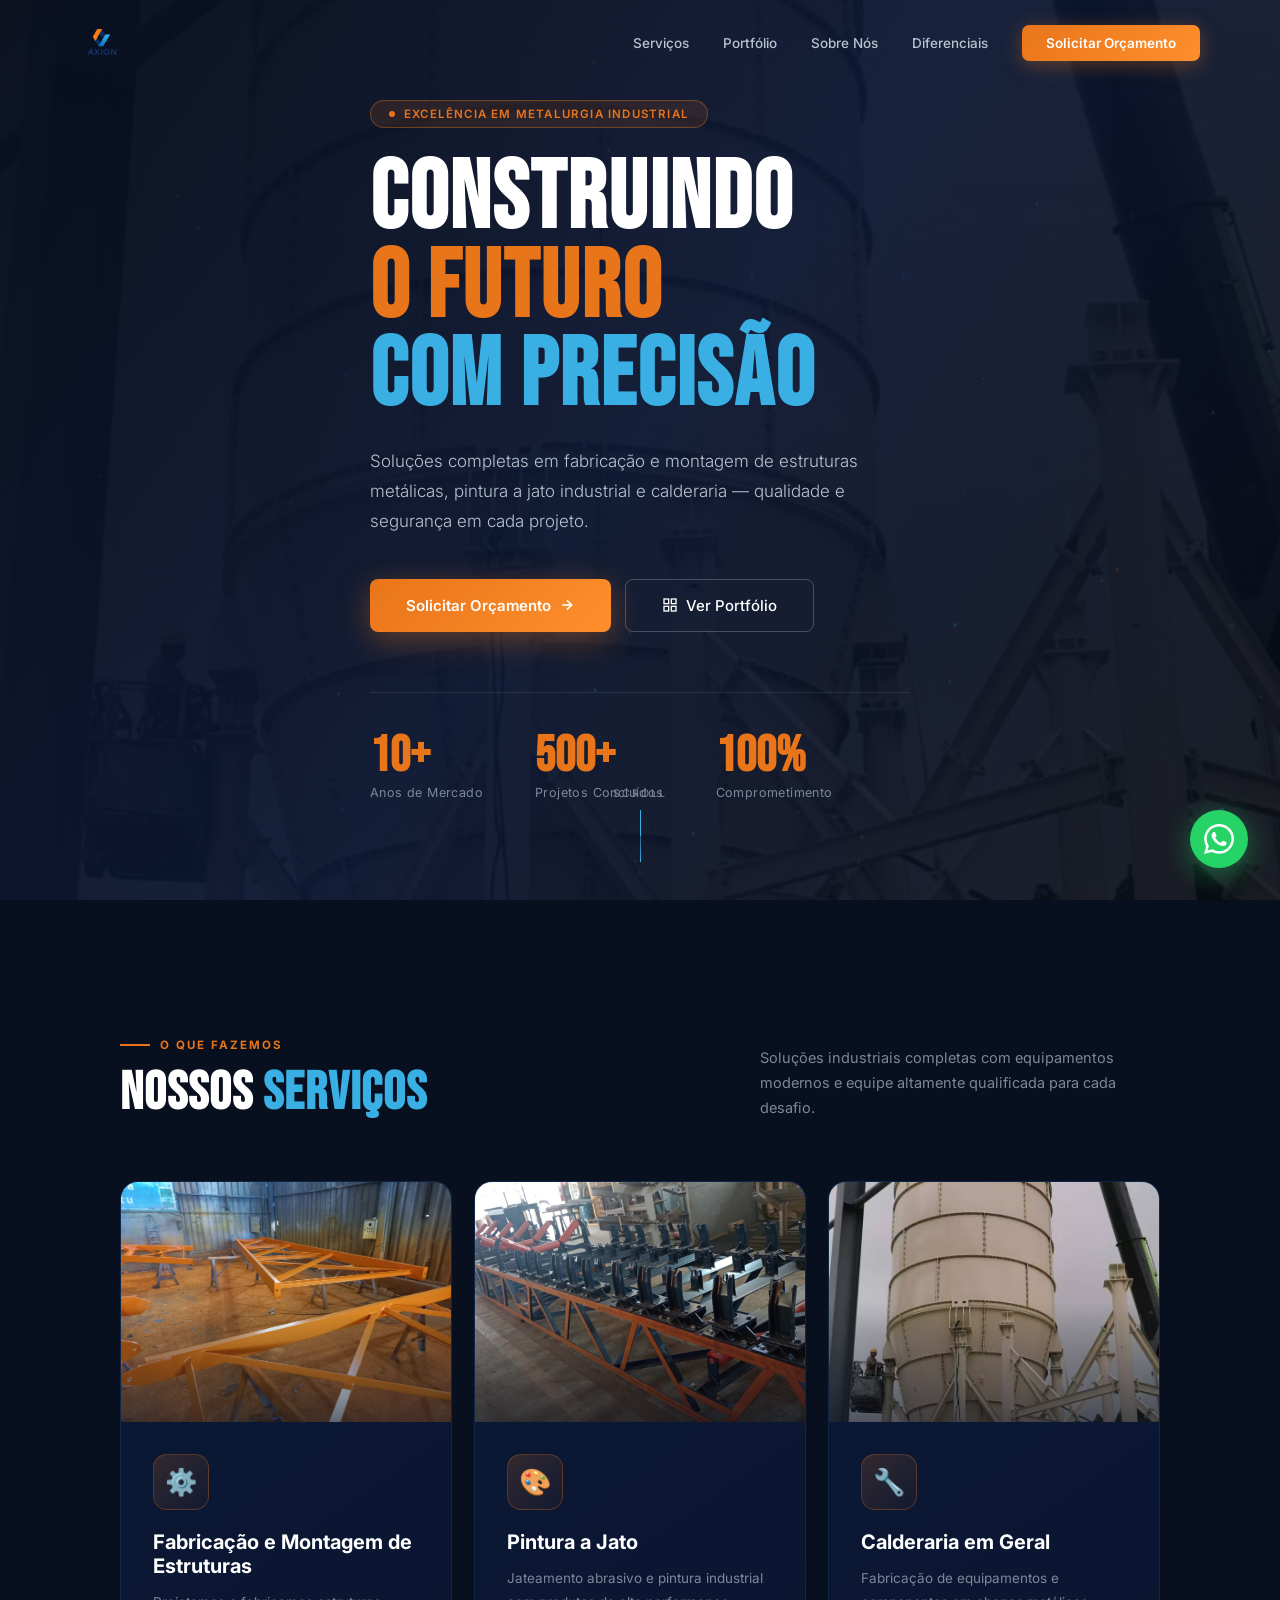
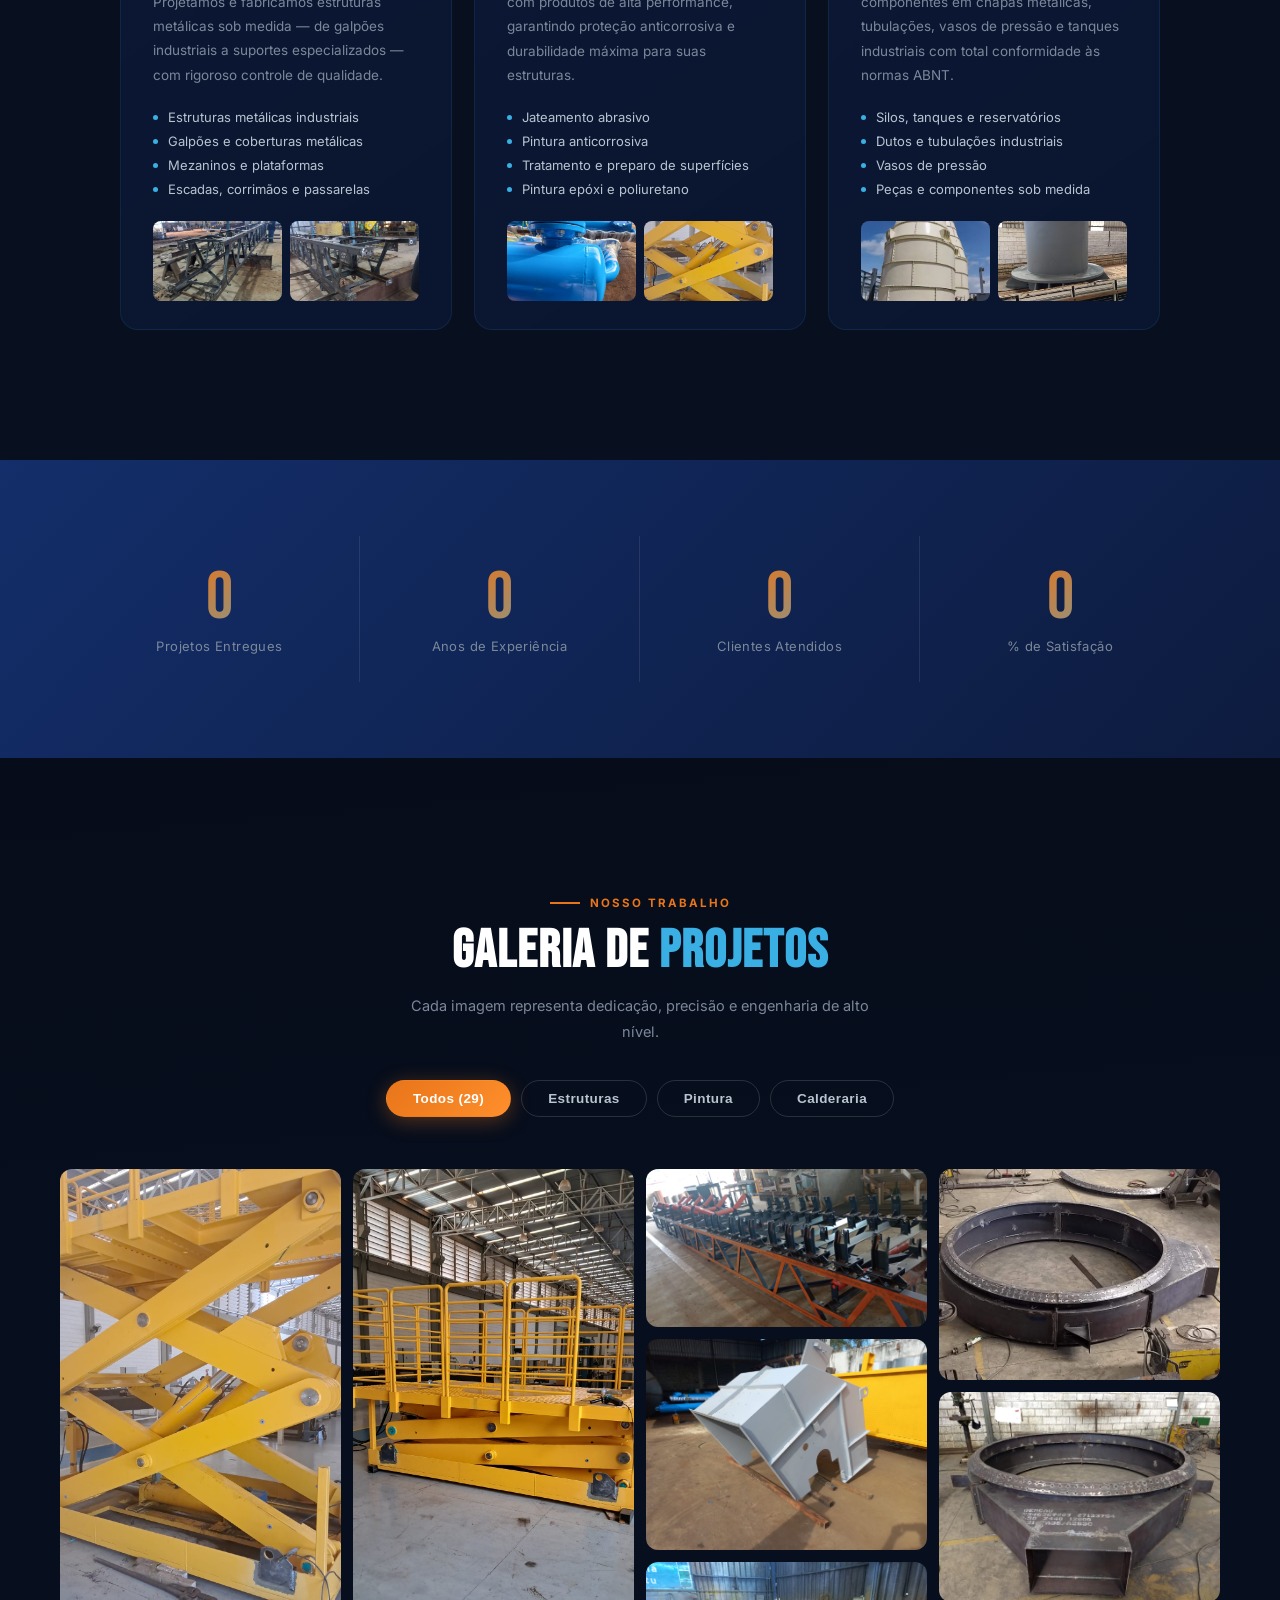
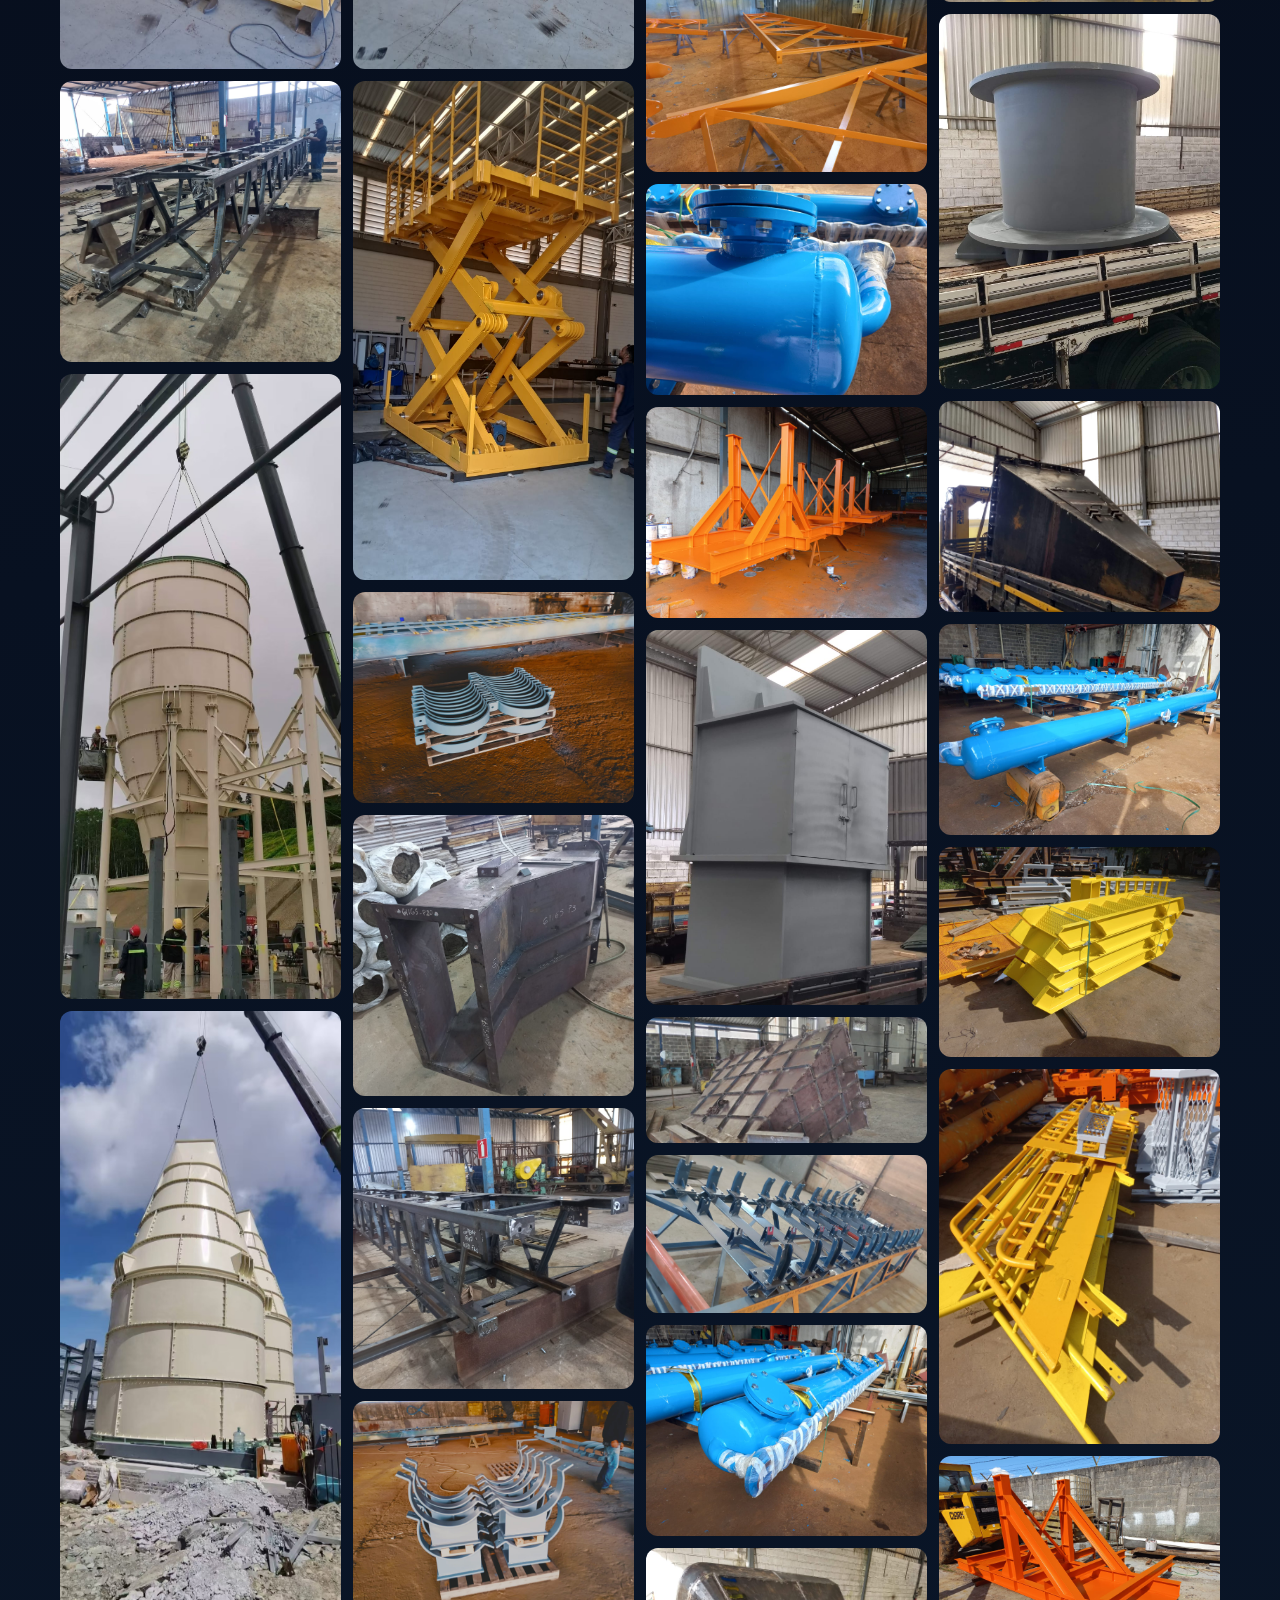
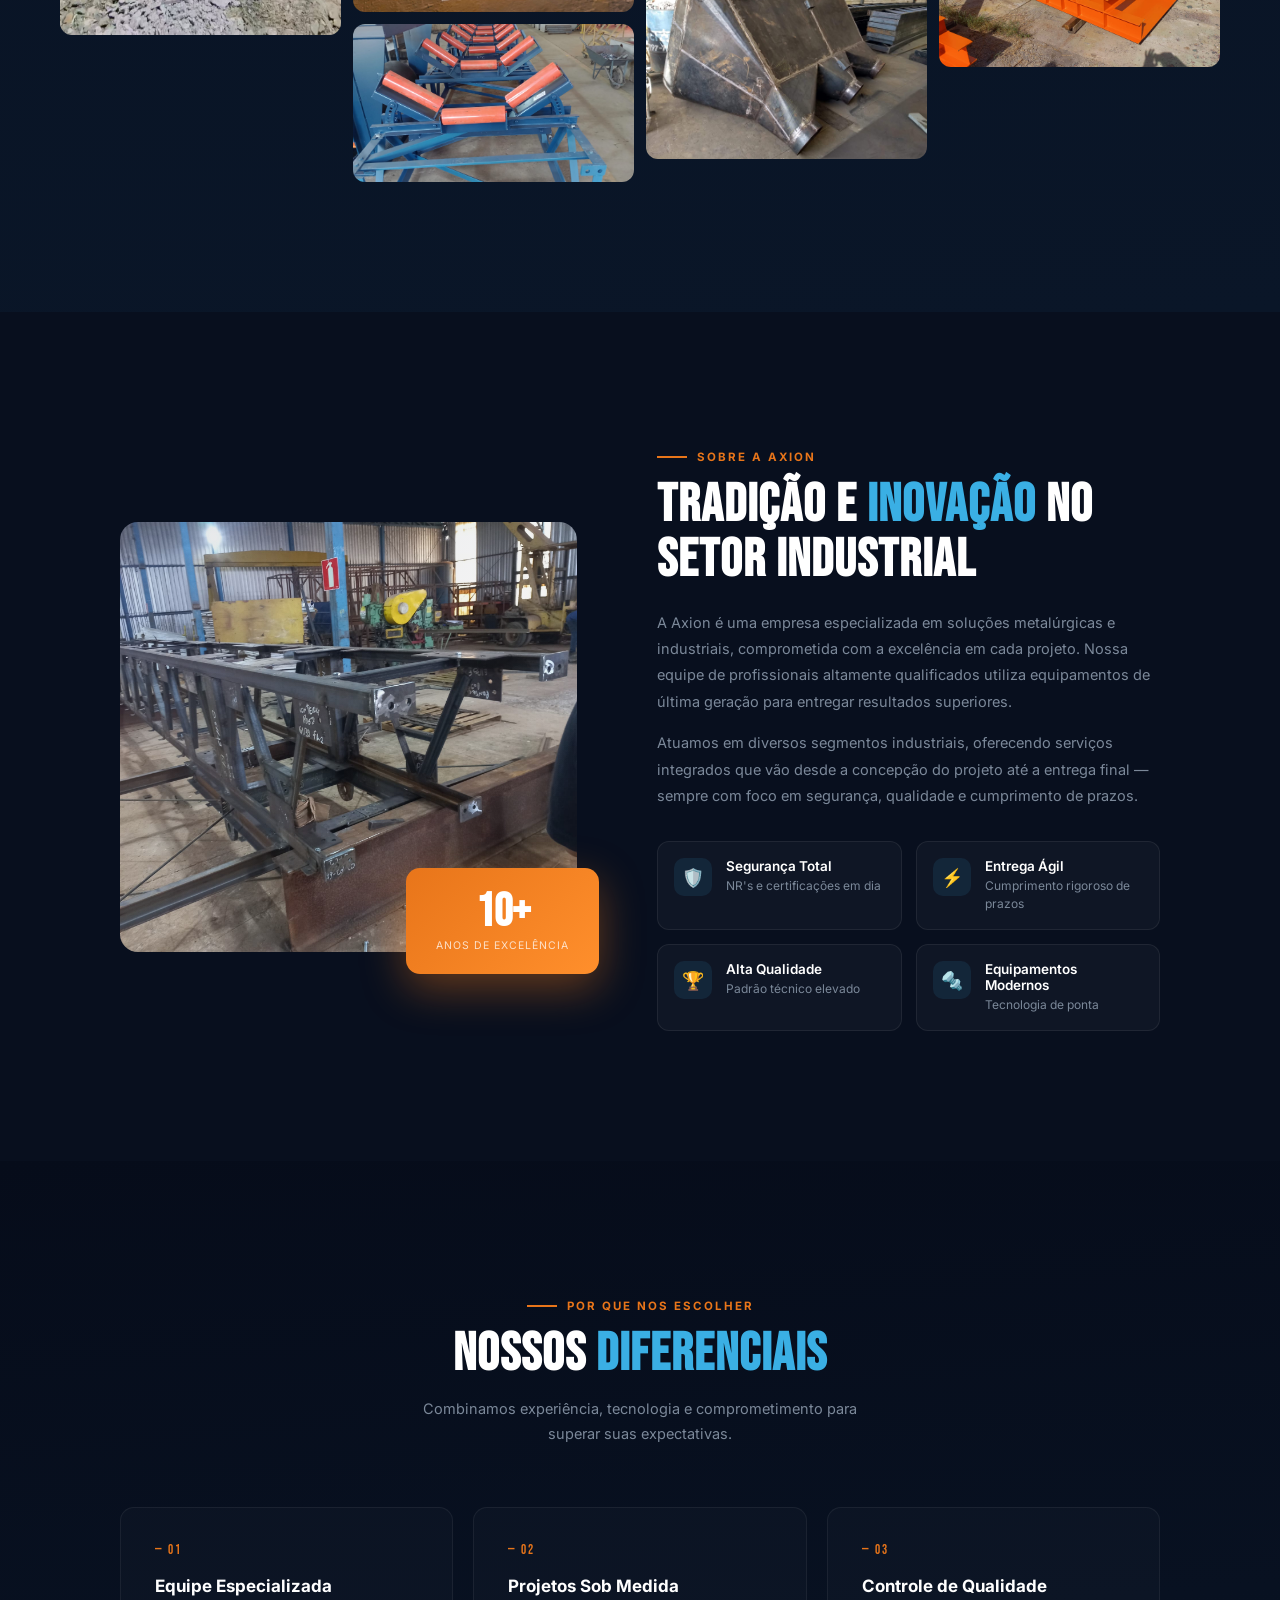
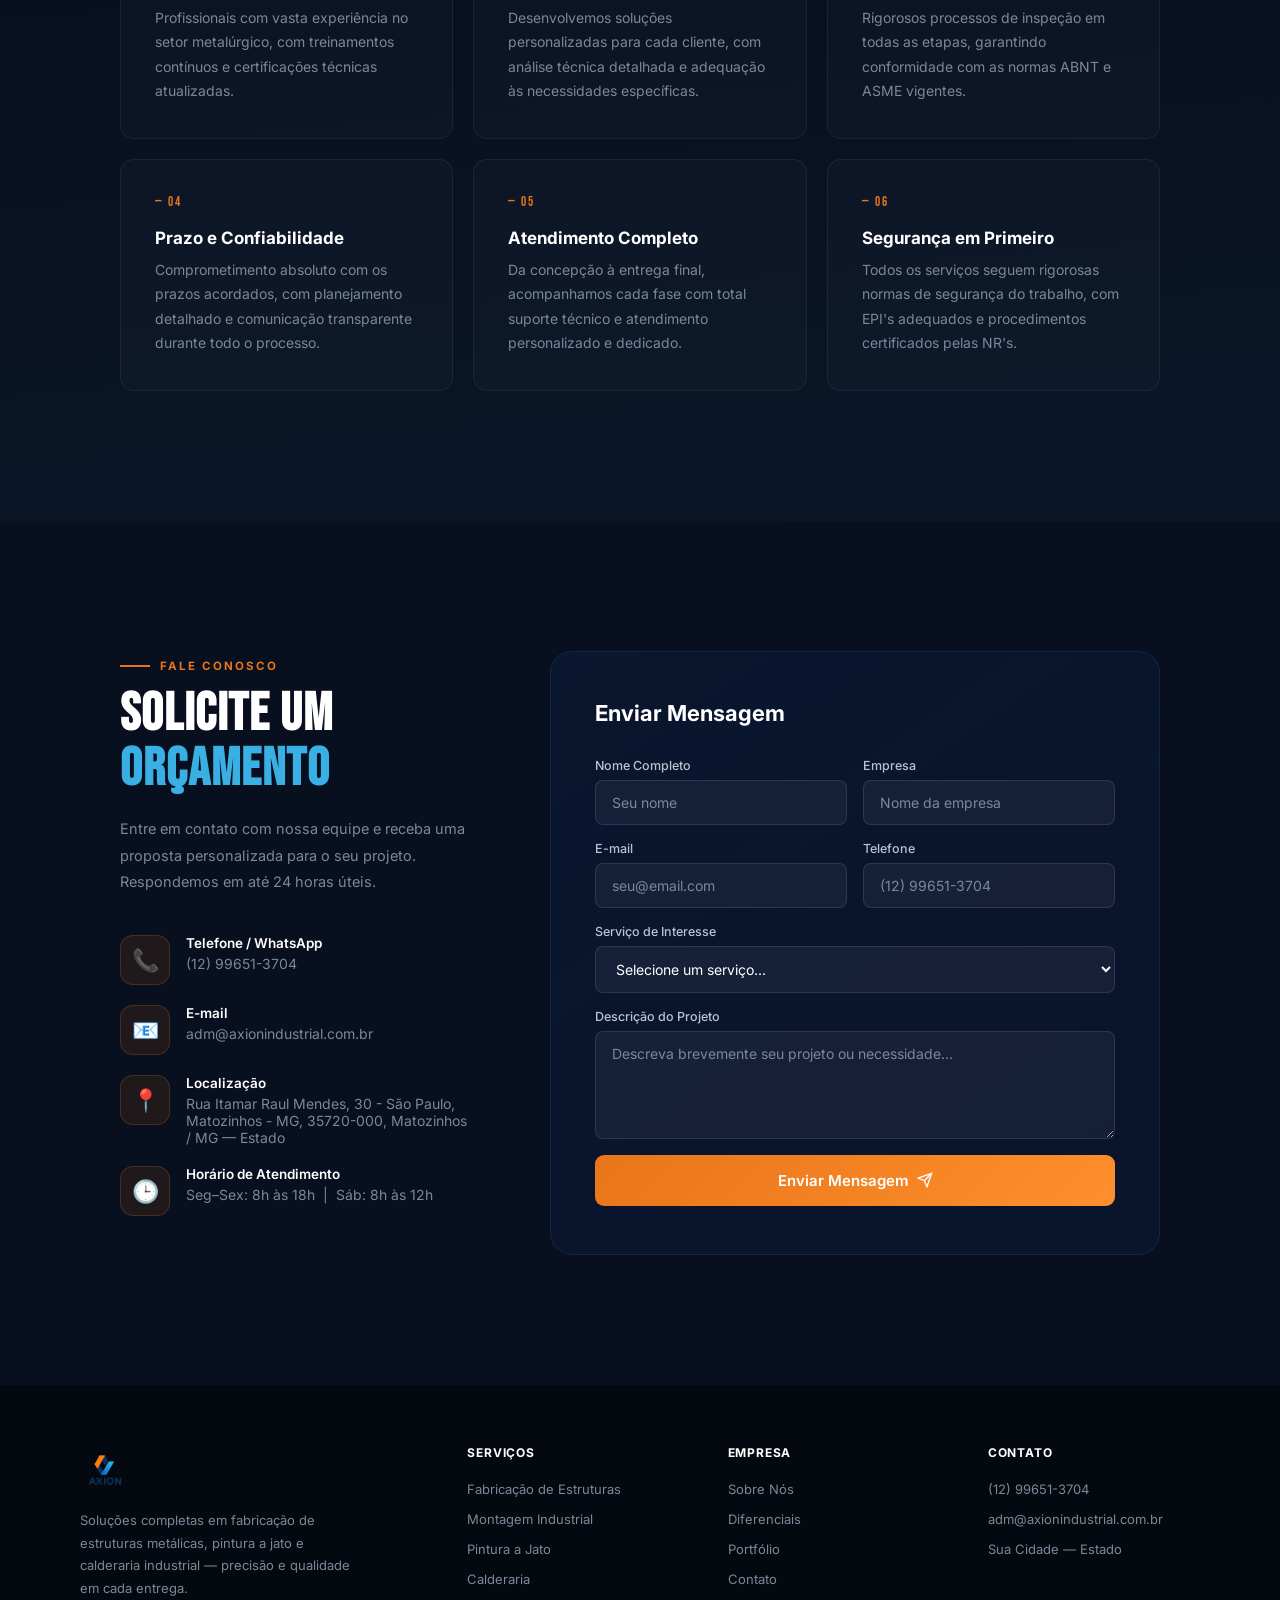
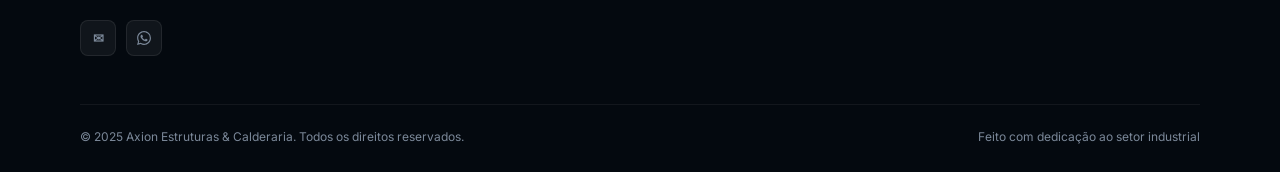
==== commit 77f7241a: "seu commit" ====
--- a/index.html
+++ b/index.html
@@ -278,25 +278,25 @@
 
 <!-- HERO -->
 <section id="hero">
-  <div class="hero-bg"></div>
+  <div class="hero-bg" id="c-hero-bg"></div>
   <canvas id="cvs"></canvas>
   <div class="hero-ov"></div>
   <div class="hero-ct">
-    <div class="badge"><span class="bdot"></span>Excelência em Metalurgia Industrial</div>
+    <div class="badge"><span class="bdot"></span><span id="c-hero-badge">Excelência em Metalurgia Industrial</span></div>
     <h1 class="ht">
-      CONSTRUINDO<br>
-      <span class="to">O FUTURO</span><br>
-      <span class="ts">COM PRECISÃO</span>
+      <span id="c-hero-l1">CONSTRUINDO</span><br>
+      <span class="to" id="c-hero-l2">O FUTURO</span><br>
+      <span class="ts" id="c-hero-l3">COM PRECISÃO</span>
     </h1>
-    <p class="hs">Soluções completas em fabricação e montagem de estruturas metálicas, pintura a jato industrial e calderaria — qualidade e segurança em cada projeto.</p>
+    <p class="hs" id="c-hero-sub">Soluções completas em fabricação e montagem de estruturas metálicas, pintura a jato industrial e calderaria — qualidade e segurança em cada projeto.</p>
     <div class="hb">
       <a href="#contato" class="btn-m">Solicitar Orçamento <svg width="16" height="16" viewBox="0 0 24 24" fill="none" stroke="currentColor" stroke-width="2.5"><line x1="5" y1="12" x2="19" y2="12"/><polyline points="12 5 19 12 12 19"/></svg></a>
       <a href="#portfolio" class="btn-g"><svg width="16" height="16" viewBox="0 0 24 24" fill="none" stroke="currentColor" stroke-width="2"><rect x="3" y="3" width="7" height="7"/><rect x="14" y="3" width="7" height="7"/><rect x="14" y="14" width="7" height="7"/><rect x="3" y="14" width="7" height="7"/></svg>Ver Portfólio</a>
     </div>
     <div class="hkpis">
-      <div class="hkpi"><h3>10+</h3><p>Anos de Mercado</p></div>
-      <div class="hkpi"><h3>500+</h3><p>Projetos Concluídos</p></div>
-      <div class="hkpi"><h3>100%</h3><p>Comprometimento</p></div>
+      <div class="hkpi"><h3 id="c-kpi1n">10+</h3><p id="c-kpi1l">Anos de Mercado</p></div>
+      <div class="hkpi"><h3 id="c-kpi2n">500+</h3><p id="c-kpi2l">Projetos Concluídos</p></div>
+      <div class="hkpi"><h3 id="c-kpi3n">100%</h3><p id="c-kpi3l">Comprometimento</p></div>
     </div>
   </div>
   <div class="scroll-cue"><span>Scroll</span><div class="strack"></div></div>
@@ -317,7 +317,7 @@
       <!-- ESTRUTURAS -->
       <div class="sc-card fu">
         <div class="sc-img">
-          <img src="img/WhatsApp%20Image%202026-05-19%20at%2021.31.34%20%281%29.jpeg" alt="Fabricação de Estruturas" loading="lazy">
+          <img src="img/WhatsApp%20Image%202026-05-19%20at%2021.31.34%20%281%29.jpeg" alt="Fabricação de Estruturas" loading="lazy" id="c-img-service1">
           <div class="sc-img-ov"></div>
         </div>
         <div class="sc-body">
@@ -340,7 +340,7 @@
       <!-- PINTURA -->
       <div class="sc-card fu">
         <div class="sc-img">
-          <img src="img/WhatsApp%20Image%202026-05-19%20at%2021.31.32%20%281%29.jpeg" alt="Pintura a Jato" loading="lazy">
+          <img src="img/WhatsApp%20Image%202026-05-19%20at%2021.31.32%20%281%29.jpeg" alt="Pintura a Jato" loading="lazy" id="c-img-service2">
           <div class="sc-img-ov"></div>
         </div>
         <div class="sc-body">
@@ -363,7 +363,7 @@
       <!-- CALDERARIA -->
       <div class="sc-card fu">
         <div class="sc-img">
-          <img src="img/WhatsApp%20Image%202026-05-19%20at%2021.31.29.jpeg" alt="Calderaria" loading="lazy">
+          <img src="img/WhatsApp%20Image%202026-05-19%20at%2021.31.29.jpeg" alt="Calderaria" loading="lazy" id="c-img-service3">
           <div class="sc-img-ov"></div>
         </div>
         <div class="sc-body">
@@ -420,15 +420,15 @@
   <div class="about-w">
     <div class="about-vis fu">
       <div class="about-img">
-        <img src="img/WhatsApp%20Image%202026-05-19%20at%2021.31.31.jpeg" alt="Axion Industrial" loading="lazy">
+        <img src="img/WhatsApp%20Image%202026-05-19%20at%2021.31.31.jpeg" alt="Axion Industrial" loading="lazy" id="c-img-about">
       </div>
       <div class="about-chip"><h4>10+</h4><p>Anos de Excelência</p></div>
     </div>
     <div class="about-tx fu">
       <div class="stag">Sobre a Axion</div>
       <h2 class="stitle">Tradição e <span>Inovação</span> no Setor Industrial</h2>
-      <p>A Axion é uma empresa especializada em soluções metalúrgicas e industriais, comprometida com a excelência em cada projeto. Nossa equipe de profissionais altamente qualificados utiliza equipamentos de última geração para entregar resultados superiores.</p>
-      <p>Atuamos em diversos segmentos industriais, oferecendo serviços integrados que vão desde a concepção do projeto até a entrega final — sempre com foco em segurança, qualidade e cumprimento de prazos.</p>
+      <p id="c-about-p1">A Axion é uma empresa especializada em soluções metalúrgicas e industriais, comprometida com a excelência em cada projeto. Nossa equipe de profissionais altamente qualificados utiliza equipamentos de última geração para entregar resultados superiores.</p>
+      <p id="c-about-p2">Atuamos em diversos segmentos industriais, oferecendo serviços integrados que vão desde a concepção do projeto até a entrega final — sempre com foco em segurança, qualidade e cumprimento de prazos.</p>
       <div class="pills">
         <div class="pill"><div class="pill-ic">🛡️</div><div><h5>Segurança Total</h5><p>NR's e certificações em dia</p></div></div>
         <div class="pill"><div class="pill-ic">⚡</div><div><h5>Entrega Ágil</h5><p>Cumprimento rigoroso de prazos</p></div></div>
@@ -448,12 +448,12 @@
       <p>Combinamos experiência, tecnologia e comprometimento para superar suas expectativas.</p>
     </div>
     <div class="diff-grid">
-      <div class="dc fu"><div class="dc-n">— 01</div><h3>Equipe Especializada</h3><p>Profissionais com vasta experiência no setor metalúrgico, com treinamentos contínuos e certificações técnicas atualizadas.</p></div>
-      <div class="dc fu"><div class="dc-n">— 02</div><h3>Projetos Sob Medida</h3><p>Desenvolvemos soluções personalizadas para cada cliente, com análise técnica detalhada e adequação às necessidades específicas.</p></div>
-      <div class="dc fu"><div class="dc-n">— 03</div><h3>Controle de Qualidade</h3><p>Rigorosos processos de inspeção em todas as etapas, garantindo conformidade com as normas ABNT e ASME vigentes.</p></div>
-      <div class="dc fu"><div class="dc-n">— 04</div><h3>Prazo e Confiabilidade</h3><p>Comprometimento absoluto com os prazos acordados, com planejamento detalhado e comunicação transparente durante todo o processo.</p></div>
-      <div class="dc fu"><div class="dc-n">— 05</div><h3>Atendimento Completo</h3><p>Da concepção à entrega final, acompanhamos cada fase com total suporte técnico e atendimento personalizado e dedicado.</p></div>
-      <div class="dc fu"><div class="dc-n">— 06</div><h3>Segurança em Primeiro</h3><p>Todos os serviços seguem rigorosas normas de segurança do trabalho, com EPI's adequados e procedimentos certificados pelas NR's.</p></div>
+      <div class="dc fu"><div class="dc-n">— 01</div><h3 id="c-diff1t">Equipe Especializada</h3><p id="c-diff1p">Profissionais com vasta experiência no setor metalúrgico, com treinamentos contínuos e certificações técnicas atualizadas.</p></div>
+      <div class="dc fu"><div class="dc-n">— 02</div><h3 id="c-diff2t">Projetos Sob Medida</h3><p id="c-diff2p">Desenvolvemos soluções personalizadas para cada cliente, com análise técnica detalhada e adequação às necessidades específicas.</p></div>
+      <div class="dc fu"><div class="dc-n">— 03</div><h3 id="c-diff3t">Controle de Qualidade</h3><p id="c-diff3p">Rigorosos processos de inspeção em todas as etapas, garantindo conformidade com as normas ABNT e ASME vigentes.</p></div>
+      <div class="dc fu"><div class="dc-n">— 04</div><h3 id="c-diff4t">Prazo e Confiabilidade</h3><p id="c-diff4p">Comprometimento absoluto com os prazos acordados, com planejamento detalhado e comunicação transparente durante todo o processo.</p></div>
+      <div class="dc fu"><div class="dc-n">— 05</div><h3 id="c-diff5t">Atendimento Completo</h3><p id="c-diff5p">Da concepção à entrega final, acompanhamos cada fase com total suporte técnico e atendimento personalizado e dedicado.</p></div>
+      <div class="dc fu"><div class="dc-n">— 06</div><h3 id="c-diff6t">Segurança em Primeiro</h3><p id="c-diff6p">Todos os serviços seguem rigorosas normas de segurança do trabalho, com EPI's adequados e procedimentos certificados pelas NR's.</p></div>
     </div>
   </div>
 </section>
@@ -466,26 +466,26 @@
       <h2 class="stitle">Solicite um <span>Orçamento</span></h2>
       <p>Entre em contato com nossa equipe e receba uma proposta personalizada para o seu projeto. Respondemos em até 24 horas úteis.</p>
       <div class="ct-items">
-        <div class="ct-item"><div class="ct-ic">📞</div><div><h4>Telefone / WhatsApp</h4><p>(12) 99651-3704</p></div></div>
-        <div class="ct-item"><div class="ct-ic">📧</div><div><h4>E-mail</h4><p>adm@axionindustrial.com.br</p></div></div>
-        <div class="ct-item"><div class="ct-ic">📍</div><div><h4>Localização</h4><p>Rua Itamar Raul Mendes, 30 - São Paulo, Matozinhos - MG, 35720-000, Matozinhos / MG — Estado</p></div></div>
-        <div class="ct-item"><div class="ct-ic">🕒</div><div><h4>Horário de Atendimento</h4><p>Seg–Sex: 8h às 18h &nbsp;|&nbsp; Sáb: 8h às 12h</p></div></div>
+        <div class="ct-item"><div class="ct-ic">📞</div><div><h4>Telefone / WhatsApp</h4><p id="c-contact-phone">(12) 99651-3704</p></div></div>
+        <div class="ct-item"><div class="ct-ic">📧</div><div><h4>E-mail</h4><p id="c-contact-email">adm@axionindustrial.com.br</p></div></div>
+        <div class="ct-item"><div class="ct-ic">📍</div><div><h4>Localização</h4><p id="c-contact-address">Rua Itamar Raul Mendes, 30 - São Paulo, Matozinhos - MG, 35720-000, Matozinhos / MG — Estado</p></div></div>
+        <div class="ct-item"><div class="ct-ic">🕒</div><div><h4>Horário de Atendimento</h4><p id="c-contact-hours">Seg–Sex: 8h às 18h &nbsp;|&nbsp; Sáb: 8h às 12h</p></div></div>
       </div>
     </div>
     <div class="ct-form fu">
       <h3>Enviar Mensagem</h3>
       <form id="cform" novalidate>
         <div class="frow">
-          <div class="fg"><label>Nome Completo</label><input type="text" placeholder="Seu nome" required></div>
-          <div class="fg"><label>Empresa</label><input type="text" placeholder="Nome da empresa"></div>
+          <div class="fg"><label>Nome Completo</label><input type="text" id="f-name" placeholder="Seu nome" required></div>
+          <div class="fg"><label>Empresa</label><input type="text" id="f-company" placeholder="Nome da empresa"></div>
         </div>
         <div class="frow" style="margin-top:16px">
-          <div class="fg"><label>E-mail</label><input type="email" placeholder="seu@email.com" required></div>
-          <div class="fg"><label>Telefone</label><input type="tel" placeholder="(12) 99651-3704"></div>
+          <div class="fg"><label>E-mail</label><input type="email" id="f-email" placeholder="seu@email.com" required></div>
+          <div class="fg"><label>Telefone</label><input type="tel" id="f-phone" placeholder="(12) 99651-3704"></div>
         </div>
         <div class="fg" style="margin-top:16px">
           <label>Serviço de Interesse</label>
-          <select>
+          <select id="f-service">
             <option value="">Selecione um serviço...</option>
             <option>Fabricação e Montagem de Estruturas</option>
             <option>Pintura a Jato</option>
@@ -495,7 +495,7 @@
         </div>
         <div class="fg" style="margin-top:16px">
           <label>Descrição do Projeto</label>
-          <textarea placeholder="Descreva brevemente seu projeto ou necessidade..."></textarea>
+          <textarea id="f-desc" placeholder="Descreva brevemente seu projeto ou necessidade..."></textarea>
         </div>
         <button type="submit" class="fsend" id="sendBtn">
           Enviar Mensagem
@@ -692,13 +692,98 @@
 const sio = new IntersectionObserver(e=>{ if(e[0].isIntersecting){ document.querySelectorAll('[data-target]').forEach(el=>counter(el,+el.dataset.target)); sio.disconnect(); }},{threshold:.5});
 sio.observe(document.getElementById('stats'));
 
+// ── CONTENT CUSTOMIZER (lê alterações feitas no painel ADM) ──
+(function loadCustomContent() {
+  try {
+    const texts = JSON.parse(localStorage.getItem('axion_content') || '{}');
+    const imgs  = JSON.parse(localStorage.getItem('axion_images')  || '{}');
+
+    const textMap = {
+      hero_badge:      'c-hero-badge',
+      hero_l1:         'c-hero-l1',
+      hero_l2:         'c-hero-l2',
+      hero_l3:         'c-hero-l3',
+      hero_sub:        'c-hero-sub',
+      kpi1_num:        'c-kpi1n',  kpi1_label: 'c-kpi1l',
+      kpi2_num:        'c-kpi2n',  kpi2_label: 'c-kpi2l',
+      kpi3_num:        'c-kpi3n',  kpi3_label: 'c-kpi3l',
+      about_p1:        'c-about-p1',
+      about_p2:        'c-about-p2',
+      diff1_title:     'c-diff1t', diff1_text: 'c-diff1p',
+      diff2_title:     'c-diff2t', diff2_text: 'c-diff2p',
+      diff3_title:     'c-diff3t', diff3_text: 'c-diff3p',
+      diff4_title:     'c-diff4t', diff4_text: 'c-diff4p',
+      diff5_title:     'c-diff5t', diff5_text: 'c-diff5p',
+      diff6_title:     'c-diff6t', diff6_text: 'c-diff6p',
+      contact_phone:   'c-contact-phone',
+      contact_email:   'c-contact-email',
+      contact_address: 'c-contact-address',
+      contact_hours:   'c-contact-hours',
+    };
+
+    for (const [key, id] of Object.entries(textMap)) {
+      if (texts[key]) {
+        const el = document.getElementById(id);
+        if (el) el.textContent = texts[key];
+      }
+    }
+
+    if (imgs.img_hero_bg) {
+      const heroBg = document.getElementById('c-hero-bg');
+      if (heroBg) heroBg.style.backgroundImage = `url(${imgs.img_hero_bg})`;
+    }
+    const imgMap = {
+      img_service1: 'c-img-service1',
+      img_service2: 'c-img-service2',
+      img_service3: 'c-img-service3',
+      img_about:    'c-img-about',
+    };
+    for (const [key, id] of Object.entries(imgMap)) {
+      if (imgs[key]) {
+        const el = document.getElementById(id);
+        if (el) el.src = imgs[key];
+      }
+    }
+  } catch(e) {}
+})();
+
 // ── FORM ──
-document.getElementById('cform').addEventListener('submit',e=>{
+document.getElementById('cform').addEventListener('submit', e => {
   e.preventDefault();
-  const btn=document.getElementById('sendBtn');
-  btn.innerHTML='✓ Mensagem Enviada com Sucesso!';
-  btn.style.background='linear-gradient(135deg,#22c55e,#16a34a)';
-  setTimeout(()=>{ btn.innerHTML='Enviar Mensagem <svg width="16" height="16" viewBox="0 0 24 24" fill="none" stroke="currentColor" stroke-width="2"><line x1="22" y1="2" x2="11" y2="13"/><polygon points="22 2 15 22 11 13 2 9 22 2"/></svg>'; btn.style.background=''; },3500);
+  const name  = document.getElementById('f-name').value.trim();
+  const email = document.getElementById('f-email').value.trim();
+
+  if (!name || !email) {
+    document.getElementById('f-name').focus();
+    return;
+  }
+
+  const quote = {
+    id:          Date.now().toString(36) + Math.random().toString(36).slice(2,6),
+    ts:          Date.now(),
+    status:      'novo',
+    name,
+    company:     document.getElementById('f-company').value.trim(),
+    email,
+    phone:       document.getElementById('f-phone').value.trim(),
+    service:     document.getElementById('f-service').value,
+    description: document.getElementById('f-desc').value.trim(),
+  };
+
+  try {
+    const list = JSON.parse(localStorage.getItem('axion_quotes') || '[]');
+    list.unshift(quote);
+    localStorage.setItem('axion_quotes', JSON.stringify(list));
+  } catch(err) {}
+
+  const btn = document.getElementById('sendBtn');
+  btn.innerHTML = '✓ Mensagem Enviada com Sucesso!';
+  btn.style.background = 'linear-gradient(135deg,#22c55e,#16a34a)';
+  document.getElementById('cform').reset();
+  setTimeout(() => {
+    btn.innerHTML = 'Enviar Mensagem <svg width="16" height="16" viewBox="0 0 24 24" fill="none" stroke="currentColor" stroke-width="2"><line x1="22" y1="2" x2="11" y2="13"/><polygon points="22 2 15 22 11 13 2 9 22 2"/></svg>';
+    btn.style.background = '';
+  }, 3500);
 });
 </script>
 </body>
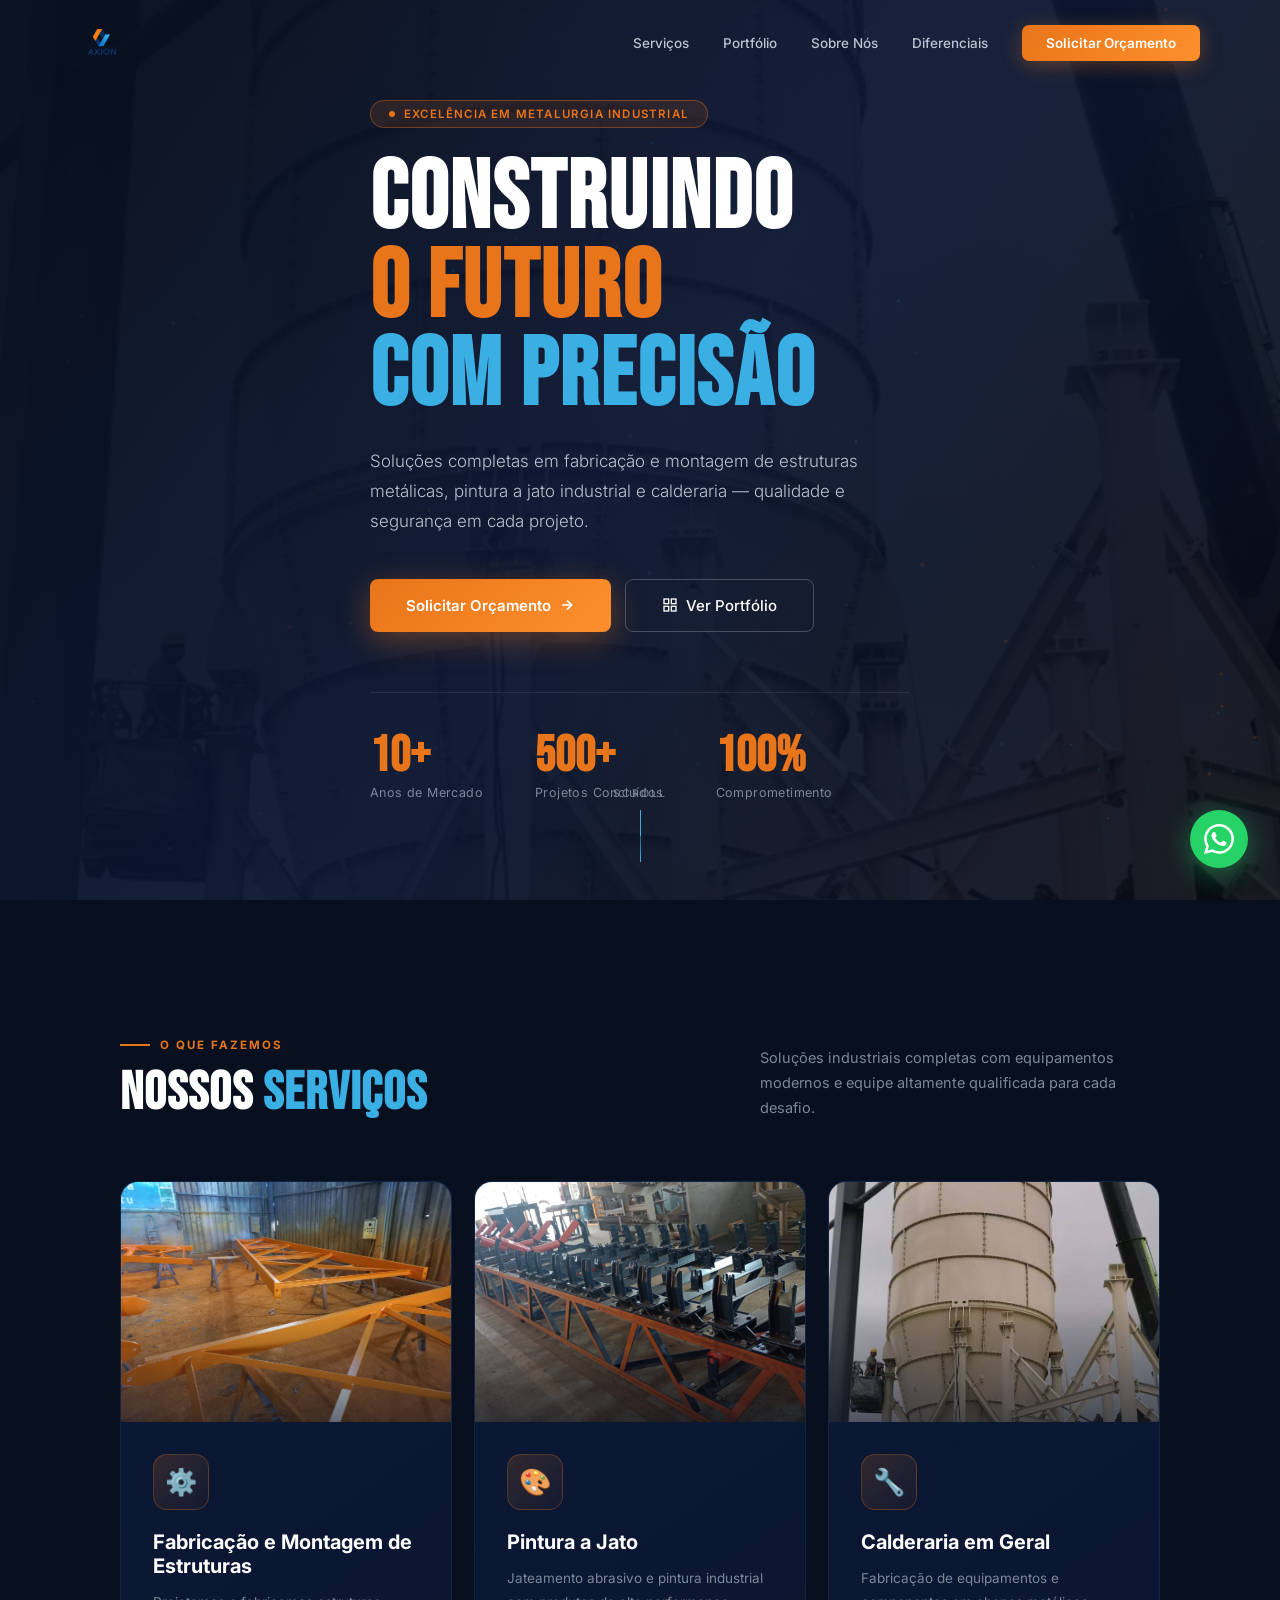
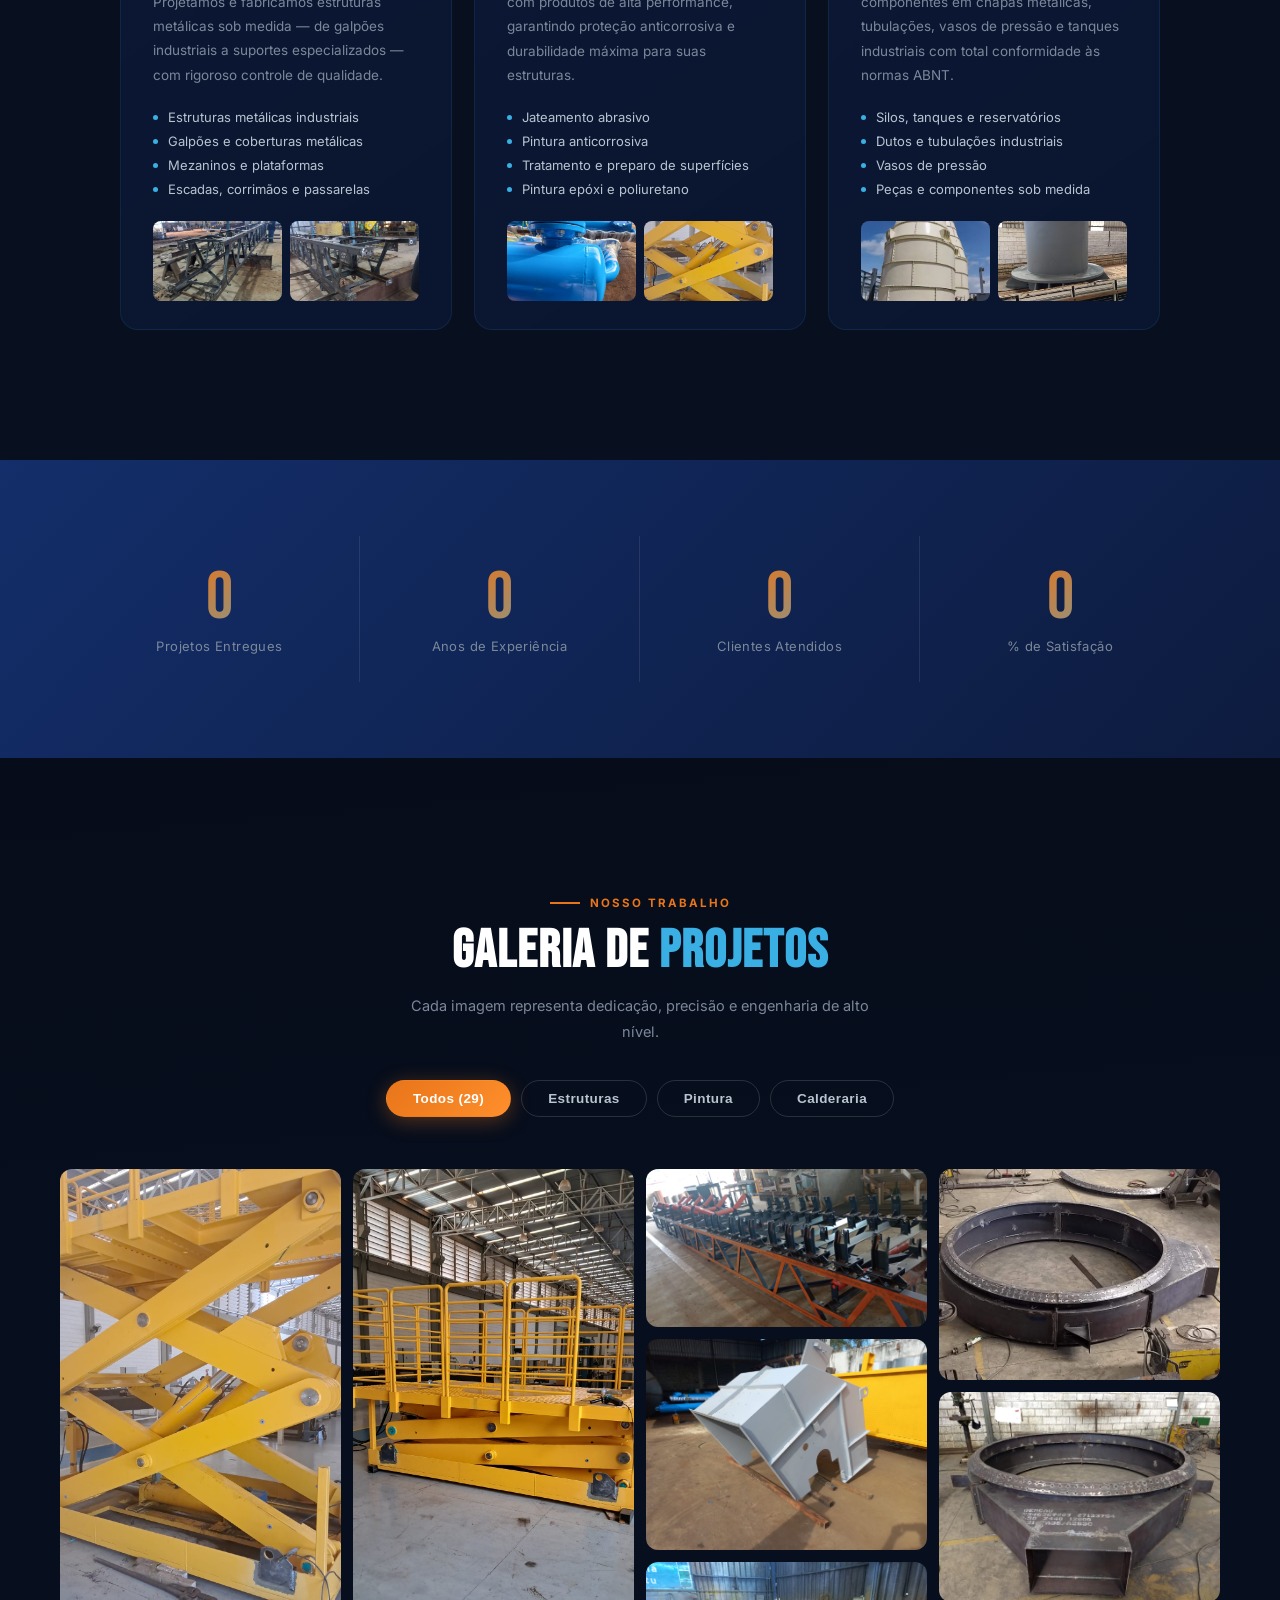
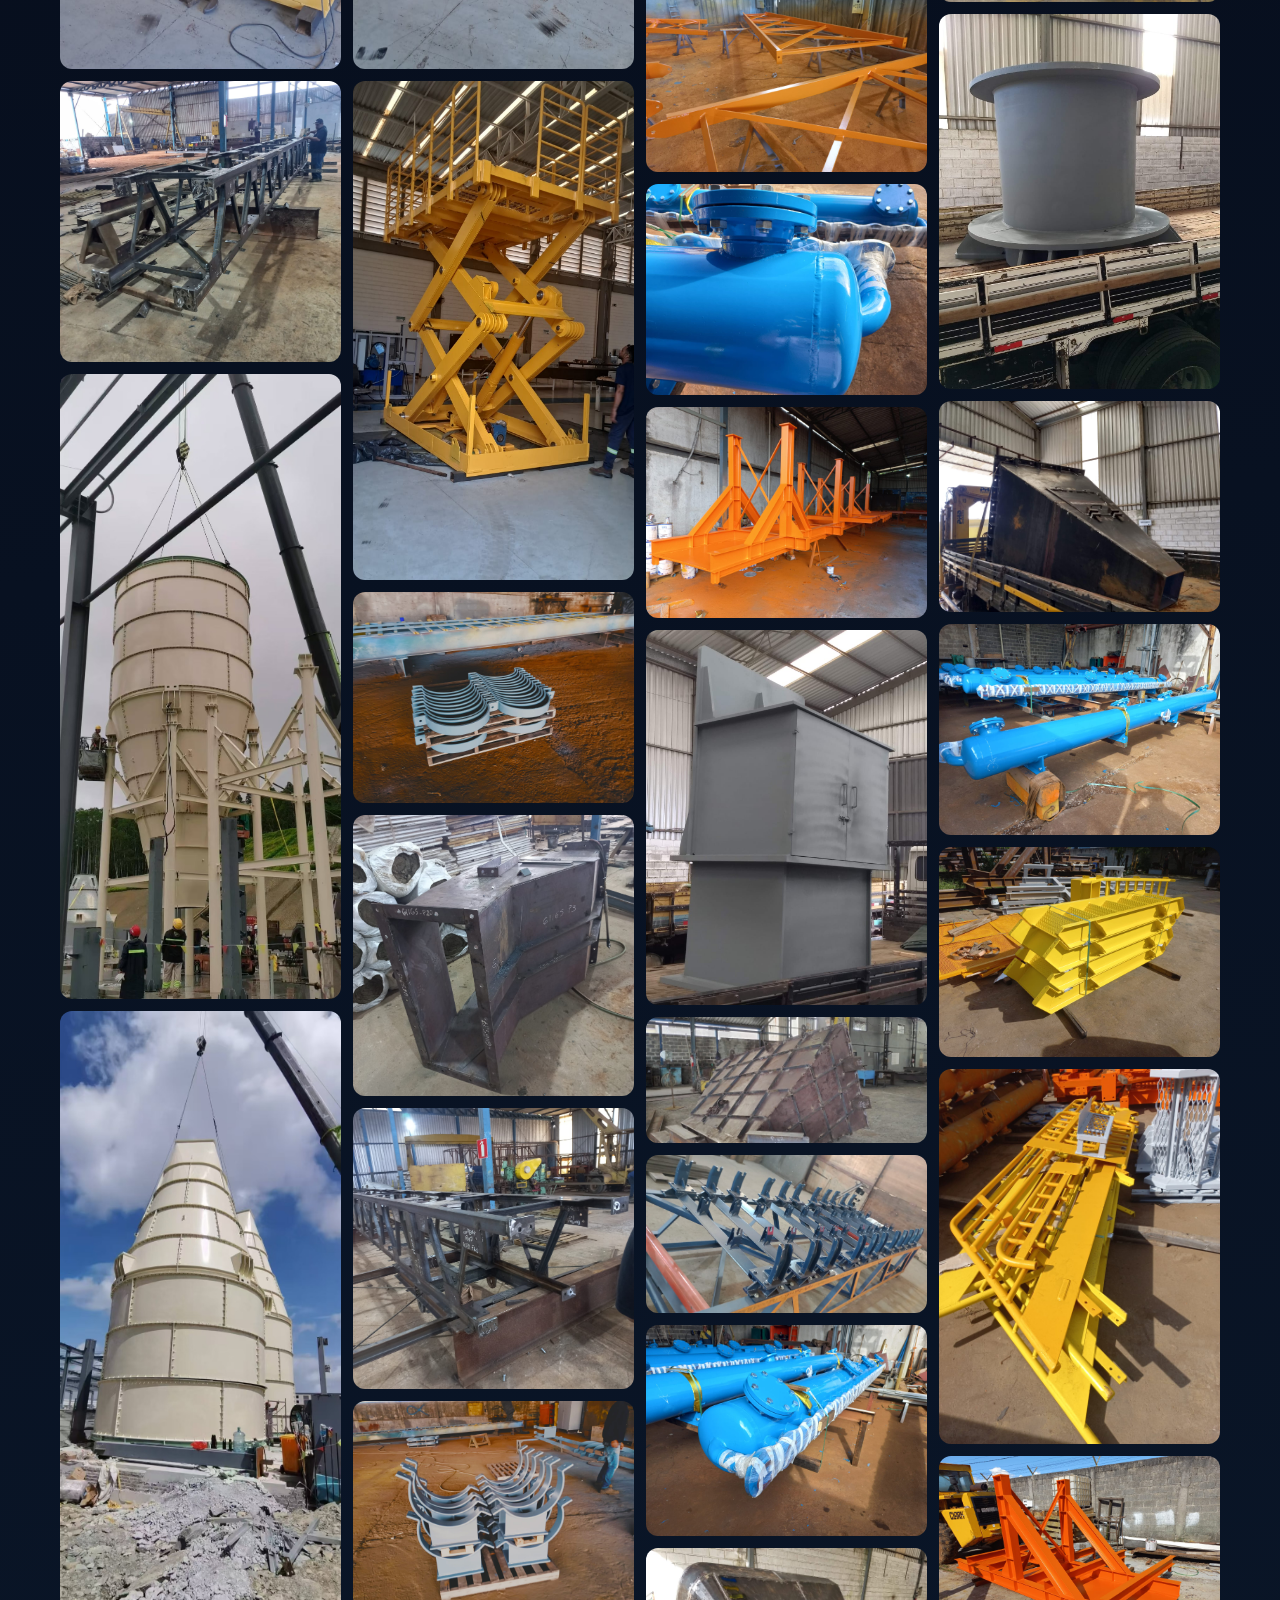
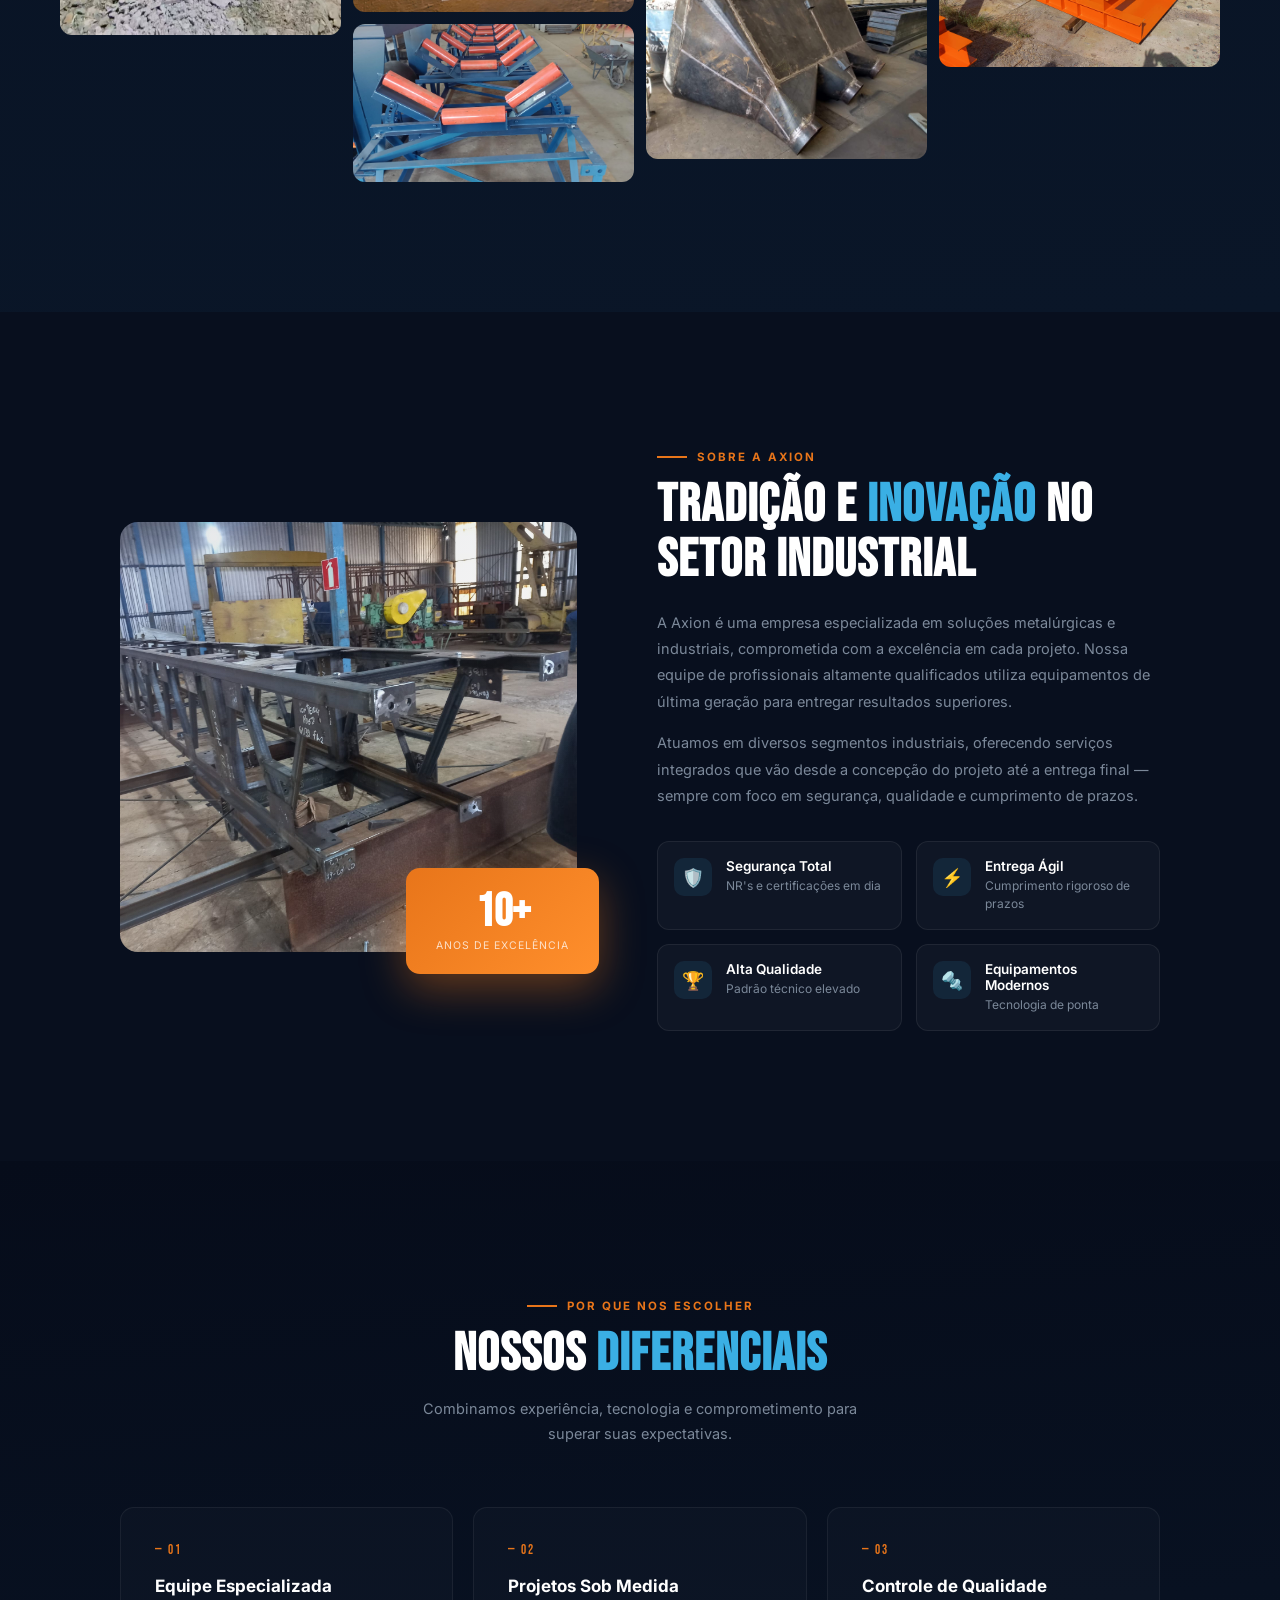
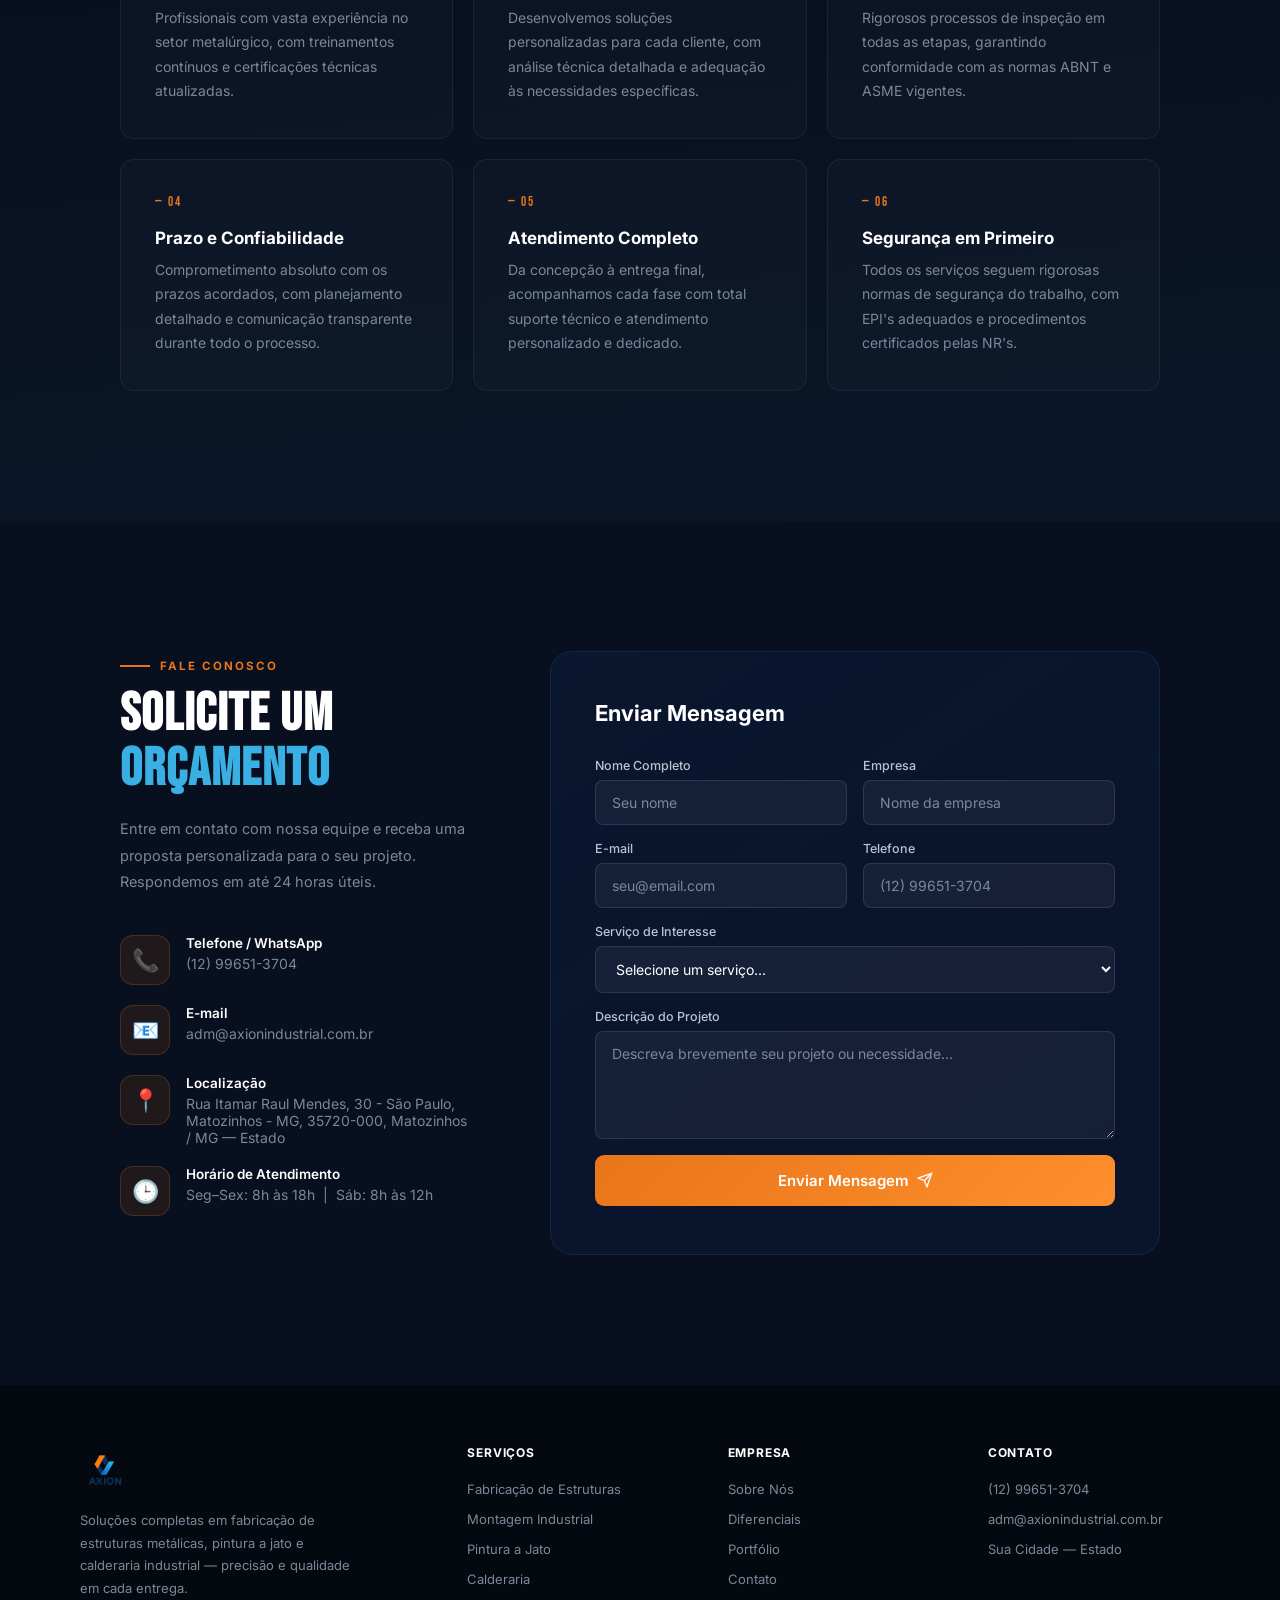
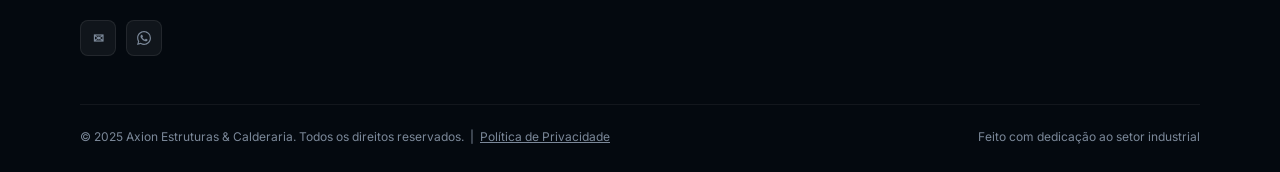
==== commit 575fa5e0: "fix(alterações): ajustes de politica e privacidade e orçamentos)" ====
--- a/index.html
+++ b/index.html
@@ -1,4 +1,4 @@
-<!DOCTYPE html>
+﻿<!DOCTYPE html>
 <html lang="pt-BR">
 <head>
 <meta charset="UTF-8">
@@ -6,260 +6,7 @@
 <title>AXION — Estruturas, Pintura e Calderaria Industrial</title>
 <link rel="preconnect" href="https://fonts.googleapis.com">
 <link href="https://fonts.googleapis.com/css2?family=Inter:wght@300;400;500;600;700;800;900&family=Bebas+Neue&display=swap" rel="stylesheet">
-<style>
-:root{
-  --navy:#080F1E; --dark:#0D1B3E; --mid:#132E6A;
-  --orange:#E8751A; --orange2:#FF8F2C;
-  --sky:#3AAFE4; --white:#fff; --gray:#7B8899; --gray2:#B8C4D0;
-}
-*,*::before,*::after{margin:0;padding:0;box-sizing:border-box}
-html{scroll-behavior:smooth}
-body{font-family:'Inter',sans-serif;background:var(--navy);color:var(--white);overflow-x:hidden}
-
-/* ── NAV ── */
-nav{position:fixed;top:0;left:0;right:0;z-index:200;display:flex;justify-content:space-between;align-items:center;padding:20px 80px;transition:.35s}
-nav.sc{background:rgba(8,15,30,.96);backdrop-filter:blur(24px);padding:13px 80px;border-bottom:1px solid rgba(58,175,228,.12);box-shadow:0 6px 40px rgba(0,0,0,.4)}
-.logo{font-family:'Bebas Neue',sans-serif;font-size:30px;letter-spacing:4px;color:#fff;text-decoration:none}
-.logo span{color:var(--orange)}
-.logo-img{height:44px;width:auto;display:block;object-fit:contain}
-.logo-footer{height:50px}
-.nav-links{display:flex;gap:34px;list-style:none;align-items:center}
-.nav-links a{color:var(--gray2);text-decoration:none;font-size:13.5px;font-weight:500;position:relative;transition:color .25s}
-.nav-links a:not(.nb)::after{content:'';position:absolute;bottom:-4px;left:0;width:0;height:2px;background:var(--orange);transition:.3s}
-.nav-links a:not(.nb):hover{color:#fff}
-.nav-links a:not(.nb):hover::after{width:100%}
-.nb{background:linear-gradient(135deg,var(--orange),var(--orange2));color:#fff!important;padding:10px 24px;border-radius:7px;font-weight:600!important;box-shadow:0 4px 20px rgba(232,117,26,.35);transition:transform .2s,box-shadow .2s!important}
-.nb:hover{transform:translateY(-2px);box-shadow:0 8px 28px rgba(232,117,26,.5)!important}
-.ham{display:none;flex-direction:column;gap:5px;cursor:pointer}
-.ham span{width:24px;height:2px;background:#fff;border-radius:2px}
-
-/* ── HERO ── */
-#hero{position:relative;height:100vh;min-height:700px;display:flex;align-items:center;overflow:hidden}
-.hero-bg{position:absolute;inset:0;z-index:0;background-image:url('img/WhatsApp%20Image%202026-05-19%20at%2021.31.29.jpeg');background-size:cover;background-position:center;filter:brightness(.28) saturate(.7)}
-#cvs{position:absolute;inset:0;z-index:1;width:100%;height:100%}
-.hero-ov{position:absolute;inset:0;z-index:2;background:linear-gradient(125deg,rgba(8,15,30,.92) 0%,rgba(13,27,62,.75) 50%,rgba(8,15,30,.5) 100%)}
-.hero-ct{position:relative;z-index:3;max-width:1200px;margin:0 auto;padding:0 80px}
-.badge{display:inline-flex;align-items:center;gap:9px;background:rgba(232,117,26,.12);border:1px solid rgba(232,117,26,.38);border-radius:100px;padding:6px 18px;font-size:11.5px;font-weight:600;letter-spacing:1.2px;text-transform:uppercase;color:var(--orange);margin-bottom:28px}
-.bdot{width:6px;height:6px;border-radius:50%;background:var(--orange);animation:blink 2s infinite}
-@keyframes blink{0%,100%{opacity:1;transform:scale(1)}50%{opacity:.4;transform:scale(1.6)}}
-.ht{font-family:'Bebas Neue',sans-serif;font-size:clamp(54px,7.5vw,104px);line-height:.92;letter-spacing:2px;margin-bottom:26px}
-.ht .to{color:var(--orange)} .ht .ts{color:var(--sky)}
-.hs{font-size:17px;color:var(--gray2);max-width:540px;line-height:1.75;font-weight:300;margin-bottom:42px}
-.hb{display:flex;gap:14px;flex-wrap:wrap}
-.btn-m{display:inline-flex;align-items:center;gap:8px;background:linear-gradient(135deg,var(--orange),var(--orange2));color:#fff;padding:16px 36px;border-radius:8px;font-size:15px;font-weight:600;text-decoration:none;border:none;cursor:pointer;transition:.3s;box-shadow:0 8px 32px rgba(232,117,26,.38)}
-.btn-m:hover{transform:translateY(-3px);box-shadow:0 14px 40px rgba(232,117,26,.55)}
-.btn-g{display:inline-flex;align-items:center;gap:8px;background:transparent;color:#fff;padding:16px 36px;border-radius:8px;font-size:15px;font-weight:500;text-decoration:none;border:1px solid rgba(255,255,255,.22);transition:.3s}
-.btn-g:hover{border-color:var(--sky);color:var(--sky);background:rgba(58,175,228,.06)}
-.hkpis{display:flex;gap:52px;margin-top:60px;padding-top:38px;border-top:1px solid rgba(255,255,255,.09)}
-.hkpi h3{font-family:'Bebas Neue',sans-serif;font-size:50px;color:var(--orange);line-height:1}
-.hkpi p{font-size:12.5px;color:var(--gray);margin-top:4px;letter-spacing:.4px}
-.scroll-cue{position:absolute;bottom:38px;left:50%;transform:translateX(-50%);display:flex;flex-direction:column;align-items:center;gap:10px;z-index:3;animation:floatY 3s ease-in-out infinite}
-.scroll-cue span{font-size:10.5px;color:var(--gray);letter-spacing:2px;text-transform:uppercase}
-.strack{width:1px;height:52px;background:linear-gradient(to bottom,transparent,var(--sky));overflow:hidden;position:relative}
-.strack::after{content:'';position:absolute;top:0;left:0;width:100%;height:50%;background:var(--sky);animation:sdown 2s ease-in-out infinite}
-@keyframes sdown{0%{transform:translateY(-100%)}100%{transform:translateY(300%)}}
-@keyframes floatY{0%,100%{transform:translateX(-50%) translateY(0)}50%{transform:translateX(-50%) translateY(-10px)}}
-
-/* ── SHARED ── */
-.stag{display:inline-flex;align-items:center;gap:10px;font-size:11.5px;font-weight:700;letter-spacing:2px;text-transform:uppercase;color:var(--orange);margin-bottom:14px}
-.stag::before{content:'';width:30px;height:2px;background:var(--orange)}
-.stitle{font-family:'Bebas Neue',sans-serif;font-size:clamp(38px,4.2vw,60px);letter-spacing:1px;line-height:1.02}
-.stitle span{color:var(--sky)}
-.fu{opacity:0;transform:translateY(32px);transition:opacity .65s ease,transform .65s ease}
-.fu.in{opacity:1;transform:none}
-.fu:nth-child(2){transition-delay:.1s}.fu:nth-child(3){transition-delay:.2s}
-.fu:nth-child(4){transition-delay:.3s}.fu:nth-child(5){transition-delay:.35s}
-.fu:nth-child(6){transition-delay:.4s}
-
-/* ── SERVICES ── */
-#servicos{padding:130px 0}
-.srv-w{max-width:1200px;margin:0 auto;padding:0 80px}
-.srv-hd{display:flex;justify-content:space-between;align-items:flex-end;margin-bottom:60px;gap:32px}
-.srv-hd p{max-width:400px;color:var(--gray);line-height:1.75;font-size:14.5px}
-.srv-grid{display:grid;grid-template-columns:repeat(3,1fr);gap:22px}
-.sc-card{position:relative;overflow:hidden;background:linear-gradient(145deg,rgba(19,46,106,.32),rgba(13,27,62,.55));border:1px solid rgba(58,175,228,.1);border-radius:18px;transition:.4s;cursor:default}
-.sc-card::before{content:'';position:absolute;top:0;left:0;right:0;height:3px;background:linear-gradient(90deg,var(--orange),var(--sky));transform:scaleX(0);transform-origin:left;transition:.4s;z-index:1}
-.sc-card:hover{transform:translateY(-8px);border-color:rgba(58,175,228,.28);box-shadow:0 24px 60px rgba(0,0,0,.4)}
-.sc-card:hover::before{transform:scaleX(1)}
-.sc-img{position:relative;height:240px;overflow:hidden}
-.sc-img img{width:100%;height:100%;object-fit:cover;transition:transform .55s ease}
-.sc-card:hover .sc-img img{transform:scale(1.06)}
-.sc-img-ov{position:absolute;inset:0;background:linear-gradient(to top,rgba(8,15,30,.6) 0%,transparent 50%)}
-.sc-body{padding:32px 32px 28px}
-.sc-icon{width:56px;height:56px;border-radius:14px;display:flex;align-items:center;justify-content:center;font-size:26px;background:linear-gradient(135deg,rgba(232,117,26,.18),rgba(232,117,26,.04));border:1px solid rgba(232,117,26,.28);margin-bottom:20px;transition:.3s}
-.sc-card:hover .sc-icon{transform:scale(1.1) rotate(-4deg)}
-.sc-body h3{font-size:20px;font-weight:700;margin-bottom:12px}
-.sc-body>p{font-size:13.5px;color:var(--gray);line-height:1.8;margin-bottom:22px}
-.sc-list{list-style:none;display:flex;flex-direction:column;gap:8px;margin-bottom:24px}
-.sc-list li{display:flex;align-items:center;gap:10px;font-size:13px;color:var(--gray2)}
-.sc-list li::before{content:'';width:5px;height:5px;border-radius:50%;background:var(--sky);flex-shrink:0}
-.sc-thumbs{display:grid;grid-template-columns:1fr 1fr;gap:8px}
-.sc-thumb{height:80px;border-radius:8px;overflow:hidden;cursor:pointer;position:relative}
-.sc-thumb img{width:100%;height:100%;object-fit:cover;transition:transform .4s}
-.sc-thumb:hover img{transform:scale(1.08)}
-.sc-thumb::after{content:'🔍';position:absolute;inset:0;display:flex;align-items:center;justify-content:center;background:rgba(8,15,30,.5);opacity:0;font-size:18px;transition:.3s}
-.sc-thumb:hover::after{opacity:1}
-
-/* ── STATS ── */
-#stats{background:linear-gradient(135deg,var(--mid),var(--dark));padding:76px 80px}
-.stats-w{max-width:1200px;margin:0 auto;display:grid;grid-template-columns:repeat(4,1fr)}
-.stat-b{text-align:center;padding:28px 16px;border-right:1px solid rgba(255,255,255,.09)}
-.stat-b:last-child{border-right:none}
-.stat-n{font-family:'Bebas Neue',sans-serif;font-size:68px;line-height:1;background:linear-gradient(135deg,var(--orange) 30%,var(--sky));-webkit-background-clip:text;-webkit-text-fill-color:transparent;background-clip:text}
-.stat-l{font-size:13px;color:var(--gray);margin-top:6px;letter-spacing:.4px}
-
-/* ── PORTFOLIO ── */
-#portfolio{padding:130px 0;background:linear-gradient(175deg,#060C1A,#0A1628)}
-.port-w{max-width:1300px;margin:0 auto;padding:0 60px}
-.port-hd{text-align:center;margin-bottom:52px}
-.port-hd .stag{justify-content:center}
-.port-hd>p{max-width:480px;margin:14px auto 0;color:var(--gray);line-height:1.75;font-size:14.5px}
-.filters{display:flex;justify-content:center;gap:10px;flex-wrap:wrap;margin-top:36px}
-.fbtn{padding:10px 26px;border-radius:100px;font-size:13.5px;font-weight:600;letter-spacing:.4px;cursor:pointer;border:1px solid rgba(255,255,255,.14);background:transparent;color:var(--gray2);transition:.25s}
-.fbtn:hover{border-color:var(--orange);color:var(--orange)}
-.fbtn.active{background:linear-gradient(135deg,var(--orange),var(--orange2));border-color:transparent;color:#fff;box-shadow:0 4px 20px rgba(232,117,26,.35)}
-.gal-grid{columns:4;column-gap:12px;margin-top:44px}
-.gal-item{break-inside:avoid;margin-bottom:12px;border-radius:12px;overflow:hidden;position:relative;cursor:pointer;background:#0D1B3E}
-.gal-item img{width:100%;display:block;transition:transform .5s ease}
-.gal-item:hover img{transform:scale(1.05)}
-.gal-ov{position:absolute;inset:0;background:linear-gradient(to top,rgba(8,15,30,.88) 0%,transparent 55%);opacity:0;transition:.35s;display:flex;flex-direction:column;justify-content:flex-end;padding:16px}
-.gal-item:hover .gal-ov{opacity:1}
-.gal-cat{display:inline-block;font-size:10.5px;font-weight:700;letter-spacing:1.5px;text-transform:uppercase;color:var(--orange);background:rgba(232,117,26,.15);border:1px solid rgba(232,117,26,.35);padding:3px 10px;border-radius:100px;margin-bottom:6px}
-.gal-title{font-size:13px;font-weight:500;color:#fff;line-height:1.4}
-
-/* ── ABOUT ── */
-#sobre{padding:130px 0}
-.about-w{max-width:1200px;margin:0 auto;padding:0 80px;display:grid;grid-template-columns:1fr 1.1fr;gap:80px;align-items:center}
-.about-vis{position:relative}
-.about-img{width:100%;height:430px;border-radius:18px;overflow:hidden;position:relative}
-.about-img img{width:100%;height:100%;object-fit:cover}
-.about-img::after{content:'';position:absolute;inset:0;background:linear-gradient(135deg,rgba(8,15,30,.1),transparent)}
-.about-chip{position:absolute;bottom:-22px;right:-22px;background:linear-gradient(135deg,var(--orange),var(--orange2));border-radius:14px;padding:22px 30px;text-align:center;box-shadow:0 14px 44px rgba(232,117,26,.42)}
-.about-chip h4{font-family:'Bebas Neue',sans-serif;font-size:46px;line-height:1;color:#fff}
-.about-chip p{font-size:10.5px;color:rgba(255,255,255,.75);letter-spacing:1px;text-transform:uppercase;margin-top:3px}
-.about-tx .stitle{margin-bottom:22px}
-.about-tx>p{color:var(--gray);line-height:1.82;font-size:14.5px;margin-bottom:15px}
-.pills{display:grid;grid-template-columns:1fr 1fr;gap:14px;margin-top:32px}
-.pill{display:flex;align-items:flex-start;gap:14px;background:rgba(255,255,255,.03);border:1px solid rgba(255,255,255,.07);border-radius:12px;padding:16px;transition:.3s}
-.pill:hover{border-color:rgba(58,175,228,.22)}
-.pill-ic{width:38px;height:38px;border-radius:10px;flex-shrink:0;background:rgba(58,175,228,.1);display:flex;align-items:center;justify-content:center;font-size:18px}
-.pill h5{font-size:13.5px;font-weight:600;margin-bottom:3px}
-.pill p{font-size:12px;color:var(--gray);line-height:1.5}
-
-/* ── DIFFERENTIALS ── */
-#diferenciais{padding:130px 0;background:linear-gradient(175deg,#060C1A,#0A1628)}
-.diff-w{max-width:1200px;margin:0 auto;padding:0 80px}
-.diff-hd{text-align:center;margin-bottom:60px}
-.diff-hd .stag{justify-content:center}
-.diff-hd>p{max-width:480px;margin:14px auto 0;color:var(--gray);line-height:1.75;font-size:14.5px}
-.diff-grid{display:grid;grid-template-columns:repeat(3,1fr);gap:20px}
-.dc{padding:34px;border-radius:14px;border:1px solid rgba(255,255,255,.06);background:rgba(255,255,255,.02);transition:.3s}
-.dc:hover{border-color:rgba(58,175,228,.22);background:rgba(58,175,228,.03);transform:translateY(-4px)}
-.dc-n{font-family:'Bebas Neue',sans-serif;font-size:13px;color:var(--orange);letter-spacing:2px;margin-bottom:18px}
-.dc h3{font-size:17px;font-weight:700;margin-bottom:10px}
-.dc p{font-size:14px;color:var(--gray);line-height:1.75}
-
-/* ── CONTACT ── */
-#contato{padding:130px 0}
-.ct-w{max-width:1200px;margin:0 auto;padding:0 80px;display:grid;grid-template-columns:1fr 1.2fr;gap:80px}
-.ct-info .stitle{margin-bottom:20px}
-.ct-info>p{color:var(--gray);line-height:1.8;font-size:14.5px;margin-bottom:40px}
-.ct-items{display:flex;flex-direction:column;gap:20px}
-.ct-item{display:flex;gap:16px;align-items:flex-start}
-.ct-ic{width:50px;height:50px;border-radius:13px;flex-shrink:0;background:rgba(232,117,26,.1);border:1px solid rgba(232,117,26,.22);display:flex;align-items:center;justify-content:center;font-size:22px}
-.ct-item h4{font-size:13.5px;font-weight:600;margin-bottom:4px}
-.ct-item p{font-size:14px;color:var(--gray)}
-.ct-form{background:linear-gradient(145deg,rgba(19,46,106,.22),rgba(13,27,62,.44));border:1px solid rgba(58,175,228,.12);border-radius:22px;padding:48px 44px}
-.ct-form h3{font-size:22px;font-weight:700;margin-bottom:32px}
-.fg{display:flex;flex-direction:column;gap:7px;margin-bottom:16px}
-.frow{display:grid;grid-template-columns:1fr 1fr;gap:16px}
-.fg label{font-size:12.5px;font-weight:500;color:var(--gray2)}
-.fg input,.fg select,.fg textarea{background:rgba(255,255,255,.05);border:1px solid rgba(255,255,255,.1);border-radius:8px;padding:13px 16px;color:#fff;font-size:14px;font-family:'Inter',sans-serif;transition:.25s;outline:none}
-.fg input:focus,.fg select:focus,.fg textarea:focus{border-color:var(--sky);background:rgba(58,175,228,.05)}
-.fg input::placeholder,.fg textarea::placeholder{color:var(--gray)}
-.fg select option{background:#0D1B3E}
-.fg textarea{resize:vertical;min-height:108px}
-.frow .fg{margin-bottom:0}
-.fsend{width:100%;padding:16px;background:linear-gradient(135deg,var(--orange),var(--orange2));color:#fff;border:none;border-radius:9px;font-size:15px;font-weight:600;cursor:pointer;font-family:'Inter',sans-serif;display:flex;align-items:center;justify-content:center;gap:9px;transition:.3s;margin-top:10px}
-.fsend:hover{transform:translateY(-3px);box-shadow:0 10px 32px rgba(232,117,26,.45)}
-
-/* ── FOOTER ── */
-footer{background:#04090F;padding:60px 80px 28px}
-.ft{display:grid;grid-template-columns:1.6fr 1fr 1fr 1fr;gap:48px;padding-bottom:48px;border-bottom:1px solid rgba(255,255,255,.06)}
-.fb .logo{font-size:28px;margin-bottom:14px;display:block}
-.fb p{font-size:13px;color:var(--gray);line-height:1.75;max-width:270px}
-.socials{display:flex;gap:10px;margin-top:20px}
-.soc{width:36px;height:36px;border-radius:8px;background:rgba(255,255,255,.05);border:1px solid rgba(255,255,255,.08);display:flex;align-items:center;justify-content:center;font-size:13px;font-weight:700;color:var(--gray);text-decoration:none;transition:.3s}
-.soc:hover{background:rgba(232,117,26,.15);border-color:var(--orange);color:var(--orange)}
-.fc h4{font-size:12px;font-weight:700;color:#fff;letter-spacing:.8px;text-transform:uppercase;margin-bottom:18px}
-.fc ul{list-style:none;display:flex;flex-direction:column;gap:10px}
-.fc ul a{font-size:13px;color:var(--gray);text-decoration:none;transition:color .25s}
-.fc ul a:hover{color:#fff}
-.fb2{display:flex;justify-content:space-between;align-items:center;padding-top:24px}
-.fb2 p{font-size:12px;color:var(--gray)}
-
-/* ── LIGHTBOX ── */
-#lb{position:fixed;inset:0;z-index:1000;display:flex;align-items:center;justify-content:center;background:rgba(4,9,15,.97);opacity:0;pointer-events:none;transition:opacity .3s}
-#lb.open{opacity:1;pointer-events:all}
-.lb-img-wrap{position:relative;max-width:90vw;max-height:85vh;display:flex;align-items:center;justify-content:center}
-#lb-img{max-width:90vw;max-height:82vh;object-fit:contain;border-radius:8px;box-shadow:0 20px 80px rgba(0,0,0,.8);transition:opacity .25s}
-#lb-img.fading{opacity:0}
-.lb-close{position:fixed;top:24px;right:32px;width:44px;height:44px;border-radius:50%;background:rgba(255,255,255,.08);border:1px solid rgba(255,255,255,.15);color:#fff;font-size:22px;display:flex;align-items:center;justify-content:center;cursor:pointer;transition:.25s}
-.lb-close:hover{background:rgba(232,117,26,.3);border-color:var(--orange)}
-.lb-prev,.lb-next{position:fixed;top:50%;transform:translateY(-50%);width:50px;height:50px;border-radius:50%;background:rgba(255,255,255,.08);border:1px solid rgba(255,255,255,.15);color:#fff;font-size:22px;display:flex;align-items:center;justify-content:center;cursor:pointer;transition:.25s;z-index:10}
-.lb-prev{left:24px}
-.lb-next{right:24px}
-.lb-prev:hover,.lb-next:hover{background:rgba(232,117,26,.3);border-color:var(--orange)}
-.lb-info{position:fixed;bottom:28px;left:50%;transform:translateX(-50%);text-align:center;pointer-events:none}
-.lb-title{font-size:14px;color:var(--gray2);margin-bottom:6px}
-.lb-counter{font-size:12px;color:var(--gray);letter-spacing:1px}
-
-/* ── WA FLOAT ── */
-.wa{position:fixed;bottom:32px;right:32px;z-index:500;width:58px;height:58px;border-radius:50%;background:#25D366;display:flex;align-items:center;justify-content:center;box-shadow:0 6px 28px rgba(37,211,102,.45);text-decoration:none;transition:.25s;animation:wap 3s infinite}
-.wa:hover{transform:scale(1.08)}
-.wa svg{width:30px;height:30px;fill:#fff}
-@keyframes wap{0%,100%{box-shadow:0 6px 28px rgba(37,211,102,.45)}50%{box-shadow:0 6px 40px rgba(37,211,102,.7)}}
-
-/* ── RESPONSIVE ── */
-@media(max-width:1100px){
-  nav,nav.sc{padding-left:40px;padding-right:40px}
-  .srv-w,.about-w,.ct-w,.diff-w,.port-w{padding-left:40px;padding-right:40px}
-  #stats{padding-left:40px;padding-right:40px}
-  .gal-grid{columns:3}
-  .ft{padding-left:40px;padding-right:40px}
-  footer{padding:60px 0 28px}
-}
-@media(max-width:768px){
-  nav,nav.sc{padding:14px 24px}
-  .nav-links{display:none}
-  .ham{display:flex}
-  .hero-ct{padding:0 24px}
-  .ht{font-size:52px}
-  .hkpis{gap:28px;flex-wrap:wrap}
-  .srv-w,.about-w,.ct-w,.diff-w{padding:0 24px}
-  .port-w{padding:0 24px}
-  .srv-grid,.diff-grid{grid-template-columns:1fr}
-  .about-w,.ct-w{grid-template-columns:1fr;gap:48px}
-  .about-chip{bottom:-16px;right:-16px}
-  #stats{padding:60px 24px}
-  .stats-w{grid-template-columns:repeat(2,1fr)}
-  .stat-b{border-right:none;border-bottom:1px solid rgba(255,255,255,.09)}
-  .stat-b:last-child{border-bottom:none}
-  .ct-form{padding:32px 24px}
-  .frow{grid-template-columns:1fr}
-  .gal-grid{columns:2}
-  .ft{grid-template-columns:1fr;gap:28px;padding:0 24px 40px}
-  footer{padding:40px 0 24px}
-  .fb2{padding:20px 24px 0;flex-direction:column;gap:8px;text-align:center}
-  .wa{bottom:20px;right:20px}
-  .lb-prev{left:8px}
-  .lb-next{right:8px}
-}
-@media(max-width:480px){
-  .gal-grid{columns:1}
-  .srv-hd{flex-direction:column}
-}
-</style>
+<link rel="stylesheet" href="css/style.css">
 </head>
 <body>
 
@@ -524,7 +271,7 @@
     <div class="fc"><h4>Contato</h4><ul><li><a href="#">(12) 99651-3704</a></li><li><a href="#">adm@axionindustrial.com.br</a></li><li><a href="#">Sua Cidade — Estado</a></li></ul></div>
   </div>
   <div class="fb2">
-    <p>© 2025 Axion Estruturas &amp; Calderaria. Todos os direitos reservados.</p>
+    <p>© 2025 Axion Estruturas &amp; Calderaria. Todos os direitos reservados. &nbsp;|&nbsp; <a href="/privacidade.html" style="color:inherit;text-decoration:underline">Política de Privacidade</a></p>
     <p>Feito com dedicação ao setor industrial</p>
   </div>
 </footer>
@@ -546,245 +293,6 @@
   <svg viewBox="0 0 24 24"><path d="M17.472 14.382c-.297-.149-1.758-.867-2.03-.967-.273-.099-.471-.148-.67.15-.197.297-.767.966-.94 1.164-.173.199-.347.223-.644.075-.297-.15-1.255-.463-2.39-1.475-.883-.788-1.48-1.761-1.653-2.059-.173-.297-.018-.458.13-.606.134-.133.298-.347.446-.52.149-.174.198-.298.298-.497.099-.198.05-.371-.025-.52-.075-.149-.669-1.612-.916-2.207-.242-.579-.487-.5-.669-.51-.173-.008-.371-.01-.57-.01-.198 0-.52.074-.792.372-.272.297-1.04 1.016-1.04 2.479 0 1.462 1.065 2.875 1.213 3.074.149.198 2.096 3.2 5.077 4.487.709.306 1.262.489 1.694.625.712.227 1.36.195 1.871.118.571-.085 1.758-.719 2.006-1.413.248-.694.248-1.289.173-1.413-.074-.124-.272-.198-.57-.347m-5.421 7.403h-.004a9.87 9.87 0 01-5.031-1.378l-.361-.214-3.741.982.998-3.648-.235-.374a9.86 9.86 0 01-1.51-5.26c.001-5.45 4.436-9.884 9.888-9.884 2.64 0 5.122 1.03 6.988 2.898a9.825 9.825 0 012.893 6.994c-.003 5.45-4.437 9.884-9.885 9.884m8.413-18.297A11.815 11.815 0 0012.05 0C5.495 0 .16 5.335.157 11.892c0 2.096.547 4.142 1.588 5.945L.057 24l6.305-1.654a11.882 11.882 0 005.683 1.448h.005c6.554 0 11.89-5.335 11.893-11.893a11.821 11.821 0 00-3.48-8.413z"/></svg>
 </a>
 
-<script>
-// ── DATA ──
-const BASE = "img/WhatsApp%20Image%202026-05-19%20at%20";
-const IMGS = [
-  [BASE+"21.31.28.jpeg",                  "pintura",     "Mesa Elevatória — Pintura Industrial"],
-  [BASE+"21.31.28%20%281%29.jpeg",        "estruturas",  "Treliça Metálica em Fabricação"],
-  [BASE+"21.31.29.jpeg",                  "calderaria",  "Içamento de Silo Industrial"],
-  [BASE+"21.31.29%20%281%29.jpeg",        "calderaria",  "Silo Cônico — Montagem"],
-  [BASE+"21.31.29%20%282%29.jpeg",        "pintura",     "Plataforma Elevatória Pintada"],
-  [BASE+"21.31.29%20%283%29.jpeg",        "pintura",     "Mesa Elevatória Industrial"],
-  [BASE+"21.31.29%20%284%29.jpeg",        "calderaria",  "Componentes em Chapa Metálica"],
-  [BASE+"21.31.30.jpeg",                  "calderaria",  "Duto Industrial em Chapa"],
-  [BASE+"21.31.31.jpeg",                  "estruturas",  "Estrutura Metálica Industrial"],
-  [BASE+"21.31.31%20%281%29.jpeg",        "pintura",     "Suportes — Pintura Anticorrosiva"],
-  [BASE+"21.31.32.jpeg",                  "pintura",     "Berços de Correia Transportadora"],
-  [BASE+"21.31.32%20%281%29.jpeg",        "pintura",     "Estrutura de Correia Pintada"],
-  [BASE+"21.31.34.jpeg",                  "calderaria",  "Caixa de Transferência"],
-  [BASE+"21.31.34%20%281%29.jpeg",        "estruturas",  "Estruturas Pintadas — Laranja"],
-  [BASE+"21.31.34%20%282%29.jpeg",        "pintura",     "Tubulações — Pintura Epóxi"],
-  [BASE+"21.31.34%20%283%29.jpeg",        "estruturas",  "Suportes Estruturais Pintados"],
-  [BASE+"21.31.35.jpeg",                  "calderaria",  "Elevador de Canecas"],
-  [BASE+"21.31.35%20%281%29.jpeg",        "calderaria",  "Grande Estrutura em Fabricação"],
-  [BASE+"21.31.35%20%282%29.jpeg",        "pintura",     "Estrutura Industrial Pintada"],
-  [BASE+"21.31.35%20%283%29.jpeg",        "pintura",     "Tubulações Industriais"],
-  [BASE+"21.31.35%20%284%29.jpeg",        "calderaria",  "Calha Industrial"],
-  [BASE+"21.31.36.jpeg",                  "calderaria",  "Anel de Silo — Calderaria"],
-  [BASE+"21.31.36%20%281%29.jpeg",        "calderaria",  "Flange Industrial"],
-  [BASE+"21.31.36%20%282%29.jpeg",        "calderaria",  "Tambor Industrial"],
-  [BASE+"21.31.36%20%283%29.jpeg",        "calderaria",  "Calha de Transferência"],
-  [BASE+"21.31.37.jpeg",                  "pintura",     "Tubulações Azuis Entregues"],
-  [BASE+"21.31.37%20%281%29.jpeg",        "pintura",     "Plataformas e Passarelas"],
-  [BASE+"21.31.37%20%282%29.jpeg",        "pintura",     "Escadas e Passarelas Industriais"],
-  [BASE+"21.31.37%20%283%29.jpeg",        "estruturas",  "Suporte Estrutural Industrial"],
-];
-const CAT_LABEL = { estruturas:"Estruturas", pintura:"Pintura", calderaria:"Calderaria" };
-
-// ── GALLERY ──
-let currentFilter = 'all', filteredImgs = [];
-function renderGallery(filter) {
-  currentFilter = filter;
-  filteredImgs = filter === 'all' ? IMGS : IMGS.filter(i => i[1] === filter);
-  const grid = document.getElementById('gal-grid');
-  grid.innerHTML = filteredImgs.map((img, idx) => `
-    <div class="gal-item" data-idx="${idx}">
-      <img src="${img[0]}" alt="${img[2]}" loading="lazy">
-      <div class="gal-ov">
-        <span class="gal-cat">${CAT_LABEL[img[1]]}</span>
-        <span class="gal-title">${img[2]}</span>
-      </div>
-    </div>`).join('');
-  grid.querySelectorAll('.gal-item').forEach(el =>
-    el.addEventListener('click', () => openLB(+el.dataset.idx)));
-}
-
-document.querySelectorAll('.fbtn').forEach(btn => {
-  btn.addEventListener('click', () => {
-    document.querySelectorAll('.fbtn').forEach(b => b.classList.remove('active'));
-    btn.classList.add('active');
-    renderGallery(btn.dataset.filter);
-  });
-});
-renderGallery('all');
-
-// ── LIGHTBOX ──
-const lb = document.getElementById('lb');
-const lbImg = document.getElementById('lb-img');
-const lbTitle = document.getElementById('lb-title');
-const lbCounter = document.getElementById('lb-counter');
-let lbIdx = 0, lbSet = IMGS;
-
-function openLB(idx, set) {
-  lbSet = set || filteredImgs;
-  lbIdx = idx;
-  updateLB();
-  lb.classList.add('open');
-  document.body.style.overflow = 'hidden';
-}
-function closeLB() { lb.classList.remove('open'); document.body.style.overflow = ''; }
-function updateLB() {
-  lbImg.classList.add('fading');
-  setTimeout(() => {
-    lbImg.src = lbSet[lbIdx][0];
-    lbTitle.textContent = lbSet[lbIdx][2];
-    lbCounter.textContent = `${lbIdx+1} / ${lbSet.length}`;
-    lbImg.classList.remove('fading');
-  }, 200);
-}
-function nextLB() { lbIdx = (lbIdx+1) % lbSet.length; updateLB(); }
-function prevLB() { lbIdx = (lbIdx-1+lbSet.length) % lbSet.length; updateLB(); }
-
-document.getElementById('lb-close').onclick = closeLB;
-document.getElementById('lb-next').onclick = nextLB;
-document.getElementById('lb-prev').onclick = prevLB;
-lb.addEventListener('click', e => { if(e.target === lb) closeLB(); });
-document.addEventListener('keydown', e => {
-  if(!lb.classList.contains('open')) return;
-  if(e.key==='Escape') closeLB();
-  if(e.key==='ArrowRight') nextLB();
-  if(e.key==='ArrowLeft') prevLB();
-});
-
-// Service card thumbs open full gallery lightbox at that image
-document.querySelectorAll('.sc-thumb').forEach(t =>
-  t.addEventListener('click', () => { lbSet = IMGS; openLB(+t.dataset.lb, IMGS); }));
-
-// ── PARTICLES ──
-const cvs = document.getElementById('cvs'), ctx = cvs.getContext('2d');
-let W,H,pts;
-function initCvs() {
-  W = cvs.width = innerWidth; H = cvs.height = innerHeight;
-  pts = Array.from({length:80}, () => ({
-    x:Math.random()*W, y:Math.random()*H,
-    vx:(Math.random()-.5)*.5, vy:(Math.random()-.5)*.5,
-    r:Math.random()*1.8+.5,
-    c:Math.random()>.5?'#3AAFE4':'#E8751A',
-    a:Math.random()*.4+.15
-  }));
-}
-initCvs(); addEventListener('resize', initCvs);
-(function tick(){
-  ctx.clearRect(0,0,W,H);
-  pts.forEach((p,i)=>{
-    p.x=(p.x+p.vx+W)%W; p.y=(p.y+p.vy+H)%H;
-    ctx.beginPath(); ctx.arc(p.x,p.y,p.r,0,Math.PI*2);
-    ctx.fillStyle=p.c; ctx.globalAlpha=p.a; ctx.fill();
-    for(let j=i+1;j<pts.length;j++){
-      const q=pts[j], d=Math.hypot(p.x-q.x,p.y-q.y);
-      if(d<120){ctx.beginPath();ctx.moveTo(p.x,p.y);ctx.lineTo(q.x,q.y);ctx.strokeStyle=p.c;ctx.globalAlpha=(1-d/120)*.13;ctx.lineWidth=.5;ctx.stroke();}
-    }
-  }); ctx.globalAlpha=1; requestAnimationFrame(tick);
-})();
-
-// ── NAV SCROLL ──
-const nav = document.getElementById('nav');
-addEventListener('scroll', ()=>nav.classList.toggle('sc', scrollY>48));
-
-// ── FADE-UP ──
-const io = new IntersectionObserver(entries=>
-  entries.forEach(e=>{ if(e.isIntersecting) e.target.classList.add('in'); }), {threshold:.1});
-document.querySelectorAll('.fu').forEach(el=>io.observe(el));
-
-// ── COUNTER ──
-function counter(el,target){ let n=0,s=target/120,t=setInterval(()=>{n=Math.min(n+s,target);el.textContent=Math.floor(n);if(n>=target)clearInterval(t);},16); }
-const sio = new IntersectionObserver(e=>{ if(e[0].isIntersecting){ document.querySelectorAll('[data-target]').forEach(el=>counter(el,+el.dataset.target)); sio.disconnect(); }},{threshold:.5});
-sio.observe(document.getElementById('stats'));
-
-// ── CONTENT CUSTOMIZER (lê alterações feitas no painel ADM) ──
-(function loadCustomContent() {
-  try {
-    const texts = JSON.parse(localStorage.getItem('axion_content') || '{}');
-    const imgs  = JSON.parse(localStorage.getItem('axion_images')  || '{}');
-
-    const textMap = {
-      hero_badge:      'c-hero-badge',
-      hero_l1:         'c-hero-l1',
-      hero_l2:         'c-hero-l2',
-      hero_l3:         'c-hero-l3',
-      hero_sub:        'c-hero-sub',
-      kpi1_num:        'c-kpi1n',  kpi1_label: 'c-kpi1l',
-      kpi2_num:        'c-kpi2n',  kpi2_label: 'c-kpi2l',
-      kpi3_num:        'c-kpi3n',  kpi3_label: 'c-kpi3l',
-      about_p1:        'c-about-p1',
-      about_p2:        'c-about-p2',
-      diff1_title:     'c-diff1t', diff1_text: 'c-diff1p',
-      diff2_title:     'c-diff2t', diff2_text: 'c-diff2p',
-      diff3_title:     'c-diff3t', diff3_text: 'c-diff3p',
-      diff4_title:     'c-diff4t', diff4_text: 'c-diff4p',
-      diff5_title:     'c-diff5t', diff5_text: 'c-diff5p',
-      diff6_title:     'c-diff6t', diff6_text: 'c-diff6p',
-      contact_phone:   'c-contact-phone',
-      contact_email:   'c-contact-email',
-      contact_address: 'c-contact-address',
-      contact_hours:   'c-contact-hours',
-    };
-
-    for (const [key, id] of Object.entries(textMap)) {
-      if (texts[key]) {
-        const el = document.getElementById(id);
-        if (el) el.textContent = texts[key];
-      }
-    }
-
-    if (imgs.img_hero_bg) {
-      const heroBg = document.getElementById('c-hero-bg');
-      if (heroBg) heroBg.style.backgroundImage = `url(${imgs.img_hero_bg})`;
-    }
-    const imgMap = {
-      img_service1: 'c-img-service1',
-      img_service2: 'c-img-service2',
-      img_service3: 'c-img-service3',
-      img_about:    'c-img-about',
-    };
-    for (const [key, id] of Object.entries(imgMap)) {
-      if (imgs[key]) {
-        const el = document.getElementById(id);
-        if (el) el.src = imgs[key];
-      }
-    }
-  } catch(e) {}
-})();
-
-// ── FORM ──
-document.getElementById('cform').addEventListener('submit', e => {
-  e.preventDefault();
-  const name  = document.getElementById('f-name').value.trim();
-  const email = document.getElementById('f-email').value.trim();
-
-  if (!name || !email) {
-    document.getElementById('f-name').focus();
-    return;
-  }
-
-  const quote = {
-    id:          Date.now().toString(36) + Math.random().toString(36).slice(2,6),
-    ts:          Date.now(),
-    status:      'novo',
-    name,
-    company:     document.getElementById('f-company').value.trim(),
-    email,
-    phone:       document.getElementById('f-phone').value.trim(),
-    service:     document.getElementById('f-service').value,
-    description: document.getElementById('f-desc').value.trim(),
-  };
-
-  try {
-    const list = JSON.parse(localStorage.getItem('axion_quotes') || '[]');
-    list.unshift(quote);
-    localStorage.setItem('axion_quotes', JSON.stringify(list));
-  } catch(err) {}
-
-  const btn = document.getElementById('sendBtn');
-  btn.innerHTML = '✓ Mensagem Enviada com Sucesso!';
-  btn.style.background = 'linear-gradient(135deg,#22c55e,#16a34a)';
-  document.getElementById('cform').reset();
-  setTimeout(() => {
-    btn.innerHTML = 'Enviar Mensagem <svg width="16" height="16" viewBox="0 0 24 24" fill="none" stroke="currentColor" stroke-width="2"><line x1="22" y1="2" x2="11" y2="13"/><polygon points="22 2 15 22 11 13 2 9 22 2"/></svg>';
-    btn.style.background = '';
-  }, 3500);
-});
-</script>
+<script src="js/main.js" defer></script>
 </body>
 </html>
--- a/css/style.css
+++ b/css/style.css
@@ -0,0 +1,656 @@
+/* ── AXION — Estilos principais ─────────────────────────────── */
+
+:root {
+  --navy:   #080F1E;
+  --dark:   #0D1B3E;
+  --mid:    #132E6A;
+  --orange: #E8751A;
+  --orange2:#FF8F2C;
+  --sky:    #3AAFE4;
+  --white:  #fff;
+  --gray:   #7B8899;
+  --gray2:  #B8C4D0;
+}
+
+*,
+*::before,
+*::after {
+  margin: 0;
+  padding: 0;
+  box-sizing: border-box;
+}
+
+html { scroll-behavior: smooth; }
+
+body {
+  font-family: 'Inter', sans-serif;
+  background: var(--navy);
+  color: var(--white);
+  overflow-x: hidden;
+}
+
+/* ── NAV ─────────────────────────────────────────────────────── */
+nav {
+  position: fixed;
+  top: 0; left: 0; right: 0;
+  z-index: 200;
+  display: flex;
+  justify-content: space-between;
+  align-items: center;
+  padding: 20px 80px;
+  transition: .35s;
+}
+nav.sc {
+  background: rgba(8,15,30,.96);
+  backdrop-filter: blur(24px);
+  padding: 13px 80px;
+  border-bottom: 1px solid rgba(58,175,228,.12);
+  box-shadow: 0 6px 40px rgba(0,0,0,.4);
+}
+
+.logo {
+  font-family: 'Bebas Neue', sans-serif;
+  font-size: 30px;
+  letter-spacing: 4px;
+  color: #fff;
+  text-decoration: none;
+}
+.logo span   { color: var(--orange); }
+.logo-img    { height: 44px; width: auto; display: block; object-fit: contain; }
+.logo-footer { height: 50px; }
+
+.nav-links {
+  display: flex;
+  gap: 34px;
+  list-style: none;
+  align-items: center;
+}
+.nav-links a {
+  color: var(--gray2);
+  text-decoration: none;
+  font-size: 13.5px;
+  font-weight: 500;
+  position: relative;
+  transition: color .25s;
+}
+.nav-links a:not(.nb)::after {
+  content: '';
+  position: absolute;
+  bottom: -4px; left: 0;
+  width: 0; height: 2px;
+  background: var(--orange);
+  transition: .3s;
+}
+.nav-links a:not(.nb):hover            { color: #fff; }
+.nav-links a:not(.nb):hover::after     { width: 100%; }
+
+.nb {
+  background: linear-gradient(135deg, var(--orange), var(--orange2));
+  color: #fff !important;
+  padding: 10px 24px;
+  border-radius: 7px;
+  font-weight: 600 !important;
+  box-shadow: 0 4px 20px rgba(232,117,26,.35);
+  transition: transform .2s, box-shadow .2s !important;
+}
+.nb:hover {
+  transform: translateY(-2px);
+  box-shadow: 0 8px 28px rgba(232,117,26,.5) !important;
+}
+
+.ham        { display: none; flex-direction: column; gap: 5px; cursor: pointer; }
+.ham span   { width: 24px; height: 2px; background: #fff; border-radius: 2px; }
+
+/* ── HERO ────────────────────────────────────────────────────── */
+#hero {
+  position: relative;
+  height: 100vh;
+  min-height: 700px;
+  display: flex;
+  align-items: center;
+  overflow: hidden;
+}
+.hero-bg {
+  position: absolute; inset: 0; z-index: 0;
+  background-image: url('../img/WhatsApp%20Image%202026-05-19%20at%2021.31.29.jpeg');
+  background-size: cover;
+  background-position: center;
+  filter: brightness(.28) saturate(.7);
+}
+#cvs       { position: absolute; inset: 0; z-index: 1; width: 100%; height: 100%; }
+.hero-ov   {
+  position: absolute; inset: 0; z-index: 2;
+  background: linear-gradient(125deg, rgba(8,15,30,.92) 0%, rgba(13,27,62,.75) 50%, rgba(8,15,30,.5) 100%);
+}
+.hero-ct {
+  position: relative; z-index: 3;
+  max-width: 1200px;
+  margin: 0 auto;
+  padding: 0 80px;
+}
+
+.badge {
+  display: inline-flex;
+  align-items: center;
+  gap: 9px;
+  background: rgba(232,117,26,.12);
+  border: 1px solid rgba(232,117,26,.38);
+  border-radius: 100px;
+  padding: 6px 18px;
+  font-size: 11.5px;
+  font-weight: 600;
+  letter-spacing: 1.2px;
+  text-transform: uppercase;
+  color: var(--orange);
+  margin-bottom: 28px;
+}
+.bdot {
+  width: 6px; height: 6px;
+  border-radius: 50%;
+  background: var(--orange);
+  animation: blink 2s infinite;
+}
+@keyframes blink {
+  0%, 100% { opacity: 1; transform: scale(1); }
+  50%       { opacity: .4; transform: scale(1.6); }
+}
+
+.ht {
+  font-family: 'Bebas Neue', sans-serif;
+  font-size: clamp(54px, 7.5vw, 104px);
+  line-height: .92;
+  letter-spacing: 2px;
+  margin-bottom: 26px;
+}
+.ht .to { color: var(--orange); }
+.ht .ts { color: var(--sky); }
+
+.hs {
+  font-size: 17px;
+  color: var(--gray2);
+  max-width: 540px;
+  line-height: 1.75;
+  font-weight: 300;
+  margin-bottom: 42px;
+}
+
+.hb { display: flex; gap: 14px; flex-wrap: wrap; }
+
+.btn-m {
+  display: inline-flex;
+  align-items: center;
+  gap: 8px;
+  background: linear-gradient(135deg, var(--orange), var(--orange2));
+  color: #fff;
+  padding: 16px 36px;
+  border-radius: 8px;
+  font-size: 15px;
+  font-weight: 600;
+  text-decoration: none;
+  border: none;
+  cursor: pointer;
+  transition: .3s;
+  box-shadow: 0 8px 32px rgba(232,117,26,.38);
+}
+.btn-m:hover { transform: translateY(-3px); box-shadow: 0 14px 40px rgba(232,117,26,.55); }
+
+.btn-g {
+  display: inline-flex;
+  align-items: center;
+  gap: 8px;
+  background: transparent;
+  color: #fff;
+  padding: 16px 36px;
+  border-radius: 8px;
+  font-size: 15px;
+  font-weight: 500;
+  text-decoration: none;
+  border: 1px solid rgba(255,255,255,.22);
+  transition: .3s;
+}
+.btn-g:hover { border-color: var(--sky); color: var(--sky); background: rgba(58,175,228,.06); }
+
+.hkpis {
+  display: flex;
+  gap: 52px;
+  margin-top: 60px;
+  padding-top: 38px;
+  border-top: 1px solid rgba(255,255,255,.09);
+}
+.hkpi h3 { font-family: 'Bebas Neue', sans-serif; font-size: 50px; color: var(--orange); line-height: 1; }
+.hkpi p  { font-size: 12.5px; color: var(--gray); margin-top: 4px; letter-spacing: .4px; }
+
+.scroll-cue {
+  position: absolute;
+  bottom: 38px; left: 50%;
+  transform: translateX(-50%);
+  display: flex;
+  flex-direction: column;
+  align-items: center;
+  gap: 10px;
+  z-index: 3;
+  animation: floatY 3s ease-in-out infinite;
+}
+.scroll-cue span { font-size: 10.5px; color: var(--gray); letter-spacing: 2px; text-transform: uppercase; }
+
+.strack {
+  width: 1px; height: 52px;
+  background: linear-gradient(to bottom, transparent, var(--sky));
+  overflow: hidden;
+  position: relative;
+}
+.strack::after {
+  content: '';
+  position: absolute; top: 0; left: 0;
+  width: 100%; height: 50%;
+  background: var(--sky);
+  animation: sdown 2s ease-in-out infinite;
+}
+@keyframes sdown   { 0% { transform: translateY(-100%); } 100% { transform: translateY(300%); } }
+@keyframes floatY  {
+  0%, 100% { transform: translateX(-50%) translateY(0); }
+  50%      { transform: translateX(-50%) translateY(-10px); }
+}
+
+/* ── SHARED ──────────────────────────────────────────────────── */
+.stag {
+  display: inline-flex;
+  align-items: center;
+  gap: 10px;
+  font-size: 11.5px;
+  font-weight: 700;
+  letter-spacing: 2px;
+  text-transform: uppercase;
+  color: var(--orange);
+  margin-bottom: 14px;
+}
+.stag::before { content: ''; width: 30px; height: 2px; background: var(--orange); }
+
+.stitle {
+  font-family: 'Bebas Neue', sans-serif;
+  font-size: clamp(38px, 4.2vw, 60px);
+  letter-spacing: 1px;
+  line-height: 1.02;
+}
+.stitle span { color: var(--sky); }
+
+.fu { opacity: 0; transform: translateY(32px); transition: opacity .65s ease, transform .65s ease; }
+.fu.in { opacity: 1; transform: none; }
+.fu:nth-child(2) { transition-delay: .1s; }
+.fu:nth-child(3) { transition-delay: .2s; }
+.fu:nth-child(4) { transition-delay: .3s; }
+.fu:nth-child(5) { transition-delay: .35s; }
+.fu:nth-child(6) { transition-delay: .4s; }
+
+/* ── SERVICES ────────────────────────────────────────────────── */
+#servicos { padding: 130px 0; }
+.srv-w    { max-width: 1200px; margin: 0 auto; padding: 0 80px; }
+.srv-hd   { display: flex; justify-content: space-between; align-items: flex-end; margin-bottom: 60px; gap: 32px; }
+.srv-hd p { max-width: 400px; color: var(--gray); line-height: 1.75; font-size: 14.5px; }
+
+.srv-grid {
+  display: grid;
+  grid-template-columns: repeat(3, 1fr);
+  gap: 22px;
+}
+
+.sc-card {
+  position: relative;
+  overflow: hidden;
+  background: linear-gradient(145deg, rgba(19,46,106,.32), rgba(13,27,62,.55));
+  border: 1px solid rgba(58,175,228,.1);
+  border-radius: 18px;
+  transition: .4s;
+  cursor: default;
+}
+.sc-card::before {
+  content: '';
+  position: absolute; top: 0; left: 0; right: 0;
+  height: 3px;
+  background: linear-gradient(90deg, var(--orange), var(--sky));
+  transform: scaleX(0);
+  transform-origin: left;
+  transition: .4s;
+  z-index: 1;
+}
+.sc-card:hover             { transform: translateY(-8px); border-color: rgba(58,175,228,.28); box-shadow: 0 24px 60px rgba(0,0,0,.4); }
+.sc-card:hover::before     { transform: scaleX(1); }
+
+.sc-img            { position: relative; height: 240px; overflow: hidden; }
+.sc-img img        { width: 100%; height: 100%; object-fit: cover; transition: transform .55s ease; }
+.sc-card:hover .sc-img img { transform: scale(1.06); }
+.sc-img-ov         { position: absolute; inset: 0; background: linear-gradient(to top, rgba(8,15,30,.6) 0%, transparent 50%); }
+
+.sc-body { padding: 32px 32px 28px; }
+.sc-icon {
+  width: 56px; height: 56px;
+  border-radius: 14px;
+  display: flex; align-items: center; justify-content: center;
+  font-size: 26px;
+  background: linear-gradient(135deg, rgba(232,117,26,.18), rgba(232,117,26,.04));
+  border: 1px solid rgba(232,117,26,.28);
+  margin-bottom: 20px;
+  transition: .3s;
+}
+.sc-card:hover .sc-icon { transform: scale(1.1) rotate(-4deg); }
+.sc-body h3   { font-size: 20px; font-weight: 700; margin-bottom: 12px; }
+.sc-body > p  { font-size: 13.5px; color: var(--gray); line-height: 1.8; margin-bottom: 22px; }
+
+.sc-list    { list-style: none; display: flex; flex-direction: column; gap: 8px; margin-bottom: 24px; }
+.sc-list li { display: flex; align-items: center; gap: 10px; font-size: 13px; color: var(--gray2); }
+.sc-list li::before { content: ''; width: 5px; height: 5px; border-radius: 50%; background: var(--sky); flex-shrink: 0; }
+
+.sc-thumbs { display: grid; grid-template-columns: 1fr 1fr; gap: 8px; }
+.sc-thumb  { height: 80px; border-radius: 8px; overflow: hidden; cursor: pointer; position: relative; }
+.sc-thumb img        { width: 100%; height: 100%; object-fit: cover; transition: transform .4s; }
+.sc-thumb:hover img  { transform: scale(1.08); }
+.sc-thumb::after {
+  content: '🔍';
+  position: absolute; inset: 0;
+  display: flex; align-items: center; justify-content: center;
+  background: rgba(8,15,30,.5);
+  opacity: 0; font-size: 18px; transition: .3s;
+}
+.sc-thumb:hover::after { opacity: 1; }
+
+/* ── STATS ───────────────────────────────────────────────────── */
+#stats {
+  background: linear-gradient(135deg, var(--mid), var(--dark));
+  padding: 76px 80px;
+}
+.stats-w {
+  max-width: 1200px; margin: 0 auto;
+  display: grid; grid-template-columns: repeat(4, 1fr);
+}
+.stat-b {
+  text-align: center;
+  padding: 28px 16px;
+  border-right: 1px solid rgba(255,255,255,.09);
+}
+.stat-b:last-child { border-right: none; }
+.stat-n {
+  font-family: 'Bebas Neue', sans-serif;
+  font-size: 68px; line-height: 1;
+  background: linear-gradient(135deg, var(--orange) 30%, var(--sky));
+  -webkit-background-clip: text;
+  -webkit-text-fill-color: transparent;
+  background-clip: text;
+}
+.stat-l { font-size: 13px; color: var(--gray); margin-top: 6px; letter-spacing: .4px; }
+
+/* ── PORTFOLIO ───────────────────────────────────────────────── */
+#portfolio { padding: 130px 0; background: linear-gradient(175deg, #060C1A, #0A1628); }
+.port-w    { max-width: 1300px; margin: 0 auto; padding: 0 60px; }
+.port-hd   { text-align: center; margin-bottom: 52px; }
+.port-hd .stag { justify-content: center; }
+.port-hd > p   { max-width: 480px; margin: 14px auto 0; color: var(--gray); line-height: 1.75; font-size: 14.5px; }
+
+.filters { display: flex; justify-content: center; gap: 10px; flex-wrap: wrap; margin-top: 36px; }
+.fbtn {
+  padding: 10px 26px;
+  border-radius: 100px;
+  font-size: 13.5px; font-weight: 600; letter-spacing: .4px;
+  cursor: pointer;
+  border: 1px solid rgba(255,255,255,.14);
+  background: transparent; color: var(--gray2);
+  transition: .25s;
+}
+.fbtn:hover  { border-color: var(--orange); color: var(--orange); }
+.fbtn.active {
+  background: linear-gradient(135deg, var(--orange), var(--orange2));
+  border-color: transparent; color: #fff;
+  box-shadow: 0 4px 20px rgba(232,117,26,.35);
+}
+
+.gal-grid { columns: 4; column-gap: 12px; margin-top: 44px; }
+.gal-item {
+  break-inside: avoid;
+  margin-bottom: 12px;
+  border-radius: 12px; overflow: hidden;
+  position: relative; cursor: pointer;
+  background: #0D1B3E;
+}
+.gal-item img          { width: 100%; display: block; transition: transform .5s ease; }
+.gal-item:hover img    { transform: scale(1.05); }
+.gal-ov {
+  position: absolute; inset: 0;
+  background: linear-gradient(to top, rgba(8,15,30,.88) 0%, transparent 55%);
+  opacity: 0; transition: .35s;
+  display: flex; flex-direction: column; justify-content: flex-end;
+  padding: 16px;
+}
+.gal-item:hover .gal-ov { opacity: 1; }
+.gal-cat {
+  display: inline-block;
+  font-size: 10.5px; font-weight: 700; letter-spacing: 1.5px; text-transform: uppercase;
+  color: var(--orange);
+  background: rgba(232,117,26,.15); border: 1px solid rgba(232,117,26,.35);
+  padding: 3px 10px; border-radius: 100px; margin-bottom: 6px;
+}
+.gal-title { font-size: 13px; font-weight: 500; color: #fff; line-height: 1.4; }
+
+/* ── ABOUT ───────────────────────────────────────────────────── */
+#sobre  { padding: 130px 0; }
+.about-w {
+  max-width: 1200px; margin: 0 auto; padding: 0 80px;
+  display: grid; grid-template-columns: 1fr 1.1fr;
+  gap: 80px; align-items: center;
+}
+.about-vis { position: relative; }
+.about-img {
+  width: 100%; height: 430px;
+  border-radius: 18px; overflow: hidden; position: relative;
+}
+.about-img img   { width: 100%; height: 100%; object-fit: cover; }
+.about-img::after {
+  content: '';
+  position: absolute; inset: 0;
+  background: linear-gradient(135deg, rgba(8,15,30,.1), transparent);
+}
+.about-chip {
+  position: absolute; bottom: -22px; right: -22px;
+  background: linear-gradient(135deg, var(--orange), var(--orange2));
+  border-radius: 14px; padding: 22px 30px;
+  text-align: center;
+  box-shadow: 0 14px 44px rgba(232,117,26,.42);
+}
+.about-chip h4 { font-family: 'Bebas Neue', sans-serif; font-size: 46px; line-height: 1; color: #fff; }
+.about-chip p  { font-size: 10.5px; color: rgba(255,255,255,.75); letter-spacing: 1px; text-transform: uppercase; margin-top: 3px; }
+
+.about-tx .stitle { margin-bottom: 22px; }
+.about-tx > p     { color: var(--gray); line-height: 1.82; font-size: 14.5px; margin-bottom: 15px; }
+
+.pills     { display: grid; grid-template-columns: 1fr 1fr; gap: 14px; margin-top: 32px; }
+.pill      { display: flex; align-items: flex-start; gap: 14px; background: rgba(255,255,255,.03); border: 1px solid rgba(255,255,255,.07); border-radius: 12px; padding: 16px; transition: .3s; }
+.pill:hover { border-color: rgba(58,175,228,.22); }
+.pill-ic   { width: 38px; height: 38px; border-radius: 10px; flex-shrink: 0; background: rgba(58,175,228,.1); display: flex; align-items: center; justify-content: center; font-size: 18px; }
+.pill h5   { font-size: 13.5px; font-weight: 600; margin-bottom: 3px; }
+.pill p    { font-size: 12px; color: var(--gray); line-height: 1.5; }
+
+/* ── DIFFERENTIALS ───────────────────────────────────────────── */
+#diferenciais { padding: 130px 0; background: linear-gradient(175deg, #060C1A, #0A1628); }
+.diff-w       { max-width: 1200px; margin: 0 auto; padding: 0 80px; }
+.diff-hd      { text-align: center; margin-bottom: 60px; }
+.diff-hd .stag    { justify-content: center; }
+.diff-hd > p      { max-width: 480px; margin: 14px auto 0; color: var(--gray); line-height: 1.75; font-size: 14.5px; }
+
+.diff-grid { display: grid; grid-template-columns: repeat(3, 1fr); gap: 20px; }
+.dc {
+  padding: 34px;
+  border-radius: 14px;
+  border: 1px solid rgba(255,255,255,.06);
+  background: rgba(255,255,255,.02);
+  transition: .3s;
+}
+.dc:hover  { border-color: rgba(58,175,228,.22); background: rgba(58,175,228,.03); transform: translateY(-4px); }
+.dc-n      { font-family: 'Bebas Neue', sans-serif; font-size: 13px; color: var(--orange); letter-spacing: 2px; margin-bottom: 18px; }
+.dc h3     { font-size: 17px; font-weight: 700; margin-bottom: 10px; }
+.dc p      { font-size: 14px; color: var(--gray); line-height: 1.75; }
+
+/* ── CONTACT ─────────────────────────────────────────────────── */
+#contato { padding: 130px 0; }
+.ct-w    {
+  max-width: 1200px; margin: 0 auto; padding: 0 80px;
+  display: grid; grid-template-columns: 1fr 1.2fr; gap: 80px;
+}
+.ct-info .stitle { margin-bottom: 20px; }
+.ct-info > p     { color: var(--gray); line-height: 1.8; font-size: 14.5px; margin-bottom: 40px; }
+.ct-items        { display: flex; flex-direction: column; gap: 20px; }
+.ct-item         { display: flex; gap: 16px; align-items: flex-start; }
+.ct-ic           { width: 50px; height: 50px; border-radius: 13px; flex-shrink: 0; background: rgba(232,117,26,.1); border: 1px solid rgba(232,117,26,.22); display: flex; align-items: center; justify-content: center; font-size: 22px; }
+.ct-item h4      { font-size: 13.5px; font-weight: 600; margin-bottom: 4px; }
+.ct-item p       { font-size: 14px; color: var(--gray); }
+
+.ct-form { background: linear-gradient(145deg, rgba(19,46,106,.22), rgba(13,27,62,.44)); border: 1px solid rgba(58,175,228,.12); border-radius: 22px; padding: 48px 44px; }
+.ct-form h3 { font-size: 22px; font-weight: 700; margin-bottom: 32px; }
+
+.fg       { display: flex; flex-direction: column; gap: 7px; margin-bottom: 16px; }
+.frow     { display: grid; grid-template-columns: 1fr 1fr; gap: 16px; }
+.fg label { font-size: 12.5px; font-weight: 500; color: var(--gray2); }
+.fg input,
+.fg select,
+.fg textarea {
+  background: rgba(255,255,255,.05);
+  border: 1px solid rgba(255,255,255,.1);
+  border-radius: 8px; padding: 13px 16px;
+  color: #fff; font-size: 14px; font-family: 'Inter', sans-serif;
+  transition: .25s; outline: none;
+}
+.fg input:focus,
+.fg select:focus,
+.fg textarea:focus { border-color: var(--sky); background: rgba(58,175,228,.05); }
+.fg input::placeholder,
+.fg textarea::placeholder { color: var(--gray); }
+.fg select option { background: #0D1B3E; }
+.fg textarea       { resize: vertical; min-height: 108px; }
+.frow .fg          { margin-bottom: 0; }
+
+.fsend {
+  width: 100%; padding: 16px;
+  background: linear-gradient(135deg, var(--orange), var(--orange2));
+  color: #fff; border: none; border-radius: 9px;
+  font-size: 15px; font-weight: 600; cursor: pointer;
+  font-family: 'Inter', sans-serif;
+  display: flex; align-items: center; justify-content: center; gap: 9px;
+  transition: .3s; margin-top: 10px;
+}
+.fsend:hover { transform: translateY(-3px); box-shadow: 0 10px 32px rgba(232,117,26,.45); }
+
+/* ── FOOTER ──────────────────────────────────────────────────── */
+footer { background: #04090F; padding: 60px 80px 28px; }
+.ft {
+  display: grid;
+  grid-template-columns: 1.6fr 1fr 1fr 1fr;
+  gap: 48px;
+  padding-bottom: 48px;
+  border-bottom: 1px solid rgba(255,255,255,.06);
+}
+.fb .logo { font-size: 28px; margin-bottom: 14px; display: block; }
+.fb p     { font-size: 13px; color: var(--gray); line-height: 1.75; max-width: 270px; }
+.socials  { display: flex; gap: 10px; margin-top: 20px; }
+.soc {
+  width: 36px; height: 36px; border-radius: 8px;
+  background: rgba(255,255,255,.05); border: 1px solid rgba(255,255,255,.08);
+  display: flex; align-items: center; justify-content: center;
+  font-size: 13px; font-weight: 700; color: var(--gray);
+  text-decoration: none; transition: .3s;
+}
+.soc:hover { background: rgba(232,117,26,.15); border-color: var(--orange); color: var(--orange); }
+.fc h4     { font-size: 12px; font-weight: 700; color: #fff; letter-spacing: .8px; text-transform: uppercase; margin-bottom: 18px; }
+.fc ul     { list-style: none; display: flex; flex-direction: column; gap: 10px; }
+.fc ul a   { font-size: 13px; color: var(--gray); text-decoration: none; transition: color .25s; }
+.fc ul a:hover { color: #fff; }
+.fb2       { display: flex; justify-content: space-between; align-items: center; padding-top: 24px; }
+.fb2 p     { font-size: 12px; color: var(--gray); }
+
+/* ── LIGHTBOX ────────────────────────────────────────────────── */
+#lb {
+  position: fixed; inset: 0; z-index: 1000;
+  display: flex; align-items: center; justify-content: center;
+  background: rgba(4,9,15,.97);
+  opacity: 0; pointer-events: none; transition: opacity .3s;
+}
+#lb.open { opacity: 1; pointer-events: all; }
+.lb-img-wrap { position: relative; max-width: 90vw; max-height: 85vh; display: flex; align-items: center; justify-content: center; }
+#lb-img     { max-width: 90vw; max-height: 82vh; object-fit: contain; border-radius: 8px; box-shadow: 0 20px 80px rgba(0,0,0,.8); transition: opacity .25s; }
+#lb-img.fading { opacity: 0; }
+.lb-close {
+  position: fixed; top: 24px; right: 32px;
+  width: 44px; height: 44px; border-radius: 50%;
+  background: rgba(255,255,255,.08); border: 1px solid rgba(255,255,255,.15);
+  color: #fff; font-size: 22px;
+  display: flex; align-items: center; justify-content: center;
+  cursor: pointer; transition: .25s;
+}
+.lb-close:hover { background: rgba(232,117,26,.3); border-color: var(--orange); }
+.lb-prev, .lb-next {
+  position: fixed; top: 50%; transform: translateY(-50%);
+  width: 50px; height: 50px; border-radius: 50%;
+  background: rgba(255,255,255,.08); border: 1px solid rgba(255,255,255,.15);
+  color: #fff; font-size: 22px;
+  display: flex; align-items: center; justify-content: center;
+  cursor: pointer; transition: .25s; z-index: 10;
+}
+.lb-prev { left: 24px; }
+.lb-next { right: 24px; }
+.lb-prev:hover, .lb-next:hover { background: rgba(232,117,26,.3); border-color: var(--orange); }
+.lb-info    { position: fixed; bottom: 28px; left: 50%; transform: translateX(-50%); text-align: center; pointer-events: none; }
+.lb-title   { font-size: 14px; color: var(--gray2); margin-bottom: 6px; }
+.lb-counter { font-size: 12px; color: var(--gray); letter-spacing: 1px; }
+
+/* ── WHATSAPP FLOAT ──────────────────────────────────────────── */
+.wa {
+  position: fixed; bottom: 32px; right: 32px; z-index: 500;
+  width: 58px; height: 58px; border-radius: 50%;
+  background: #25D366;
+  display: flex; align-items: center; justify-content: center;
+  box-shadow: 0 6px 28px rgba(37,211,102,.45);
+  text-decoration: none; transition: .25s;
+  animation: wap 3s infinite;
+}
+.wa:hover { transform: scale(1.08); }
+.wa svg   { width: 30px; height: 30px; fill: #fff; }
+@keyframes wap {
+  0%, 100% { box-shadow: 0 6px 28px rgba(37,211,102,.45); }
+  50%       { box-shadow: 0 6px 40px rgba(37,211,102,.7); }
+}
+
+/* ── RESPONSIVE ──────────────────────────────────────────────── */
+@media (max-width: 1100px) {
+  nav, nav.sc                             { padding-left: 40px; padding-right: 40px; }
+  .srv-w, .about-w, .ct-w, .diff-w, .port-w { padding-left: 40px; padding-right: 40px; }
+  #stats                                  { padding-left: 40px; padding-right: 40px; }
+  .gal-grid                               { columns: 3; }
+  .ft                                     { padding-left: 40px; padding-right: 40px; }
+  footer                                  { padding: 60px 0 28px; }
+}
+@media (max-width: 768px) {
+  nav, nav.sc     { padding: 14px 24px; }
+  .nav-links      { display: none; }
+  .ham            { display: flex; }
+  .hero-ct        { padding: 0 24px; }
+  .ht             { font-size: 52px; }
+  .hkpis          { gap: 28px; flex-wrap: wrap; }
+  .srv-w, .about-w, .ct-w, .diff-w { padding: 0 24px; }
+  .port-w         { padding: 0 24px; }
+  .srv-grid, .diff-grid { grid-template-columns: 1fr; }
+  .about-w, .ct-w { grid-template-columns: 1fr; gap: 48px; }
+  .about-chip     { bottom: -16px; right: -16px; }
+  #stats          { padding: 60px 24px; }
+  .stats-w        { grid-template-columns: repeat(2, 1fr); }
+  .stat-b         { border-right: none; border-bottom: 1px solid rgba(255,255,255,.09); }
+  .stat-b:last-child { border-bottom: none; }
+  .ct-form        { padding: 32px 24px; }
+  .frow           { grid-template-columns: 1fr; }
+  .gal-grid       { columns: 2; }
+  .ft             { grid-template-columns: 1fr; gap: 28px; padding: 0 24px 40px; }
+  footer          { padding: 40px 0 24px; }
+  .fb2            { padding: 20px 24px 0; flex-direction: column; gap: 8px; text-align: center; }
+  .wa             { bottom: 20px; right: 20px; }
+  .lb-prev        { left: 8px; }
+  .lb-next        { right: 8px; }
+}
+@media (max-width: 480px) {
+  .gal-grid { columns: 1; }
+  .srv-hd   { flex-direction: column; }
+}
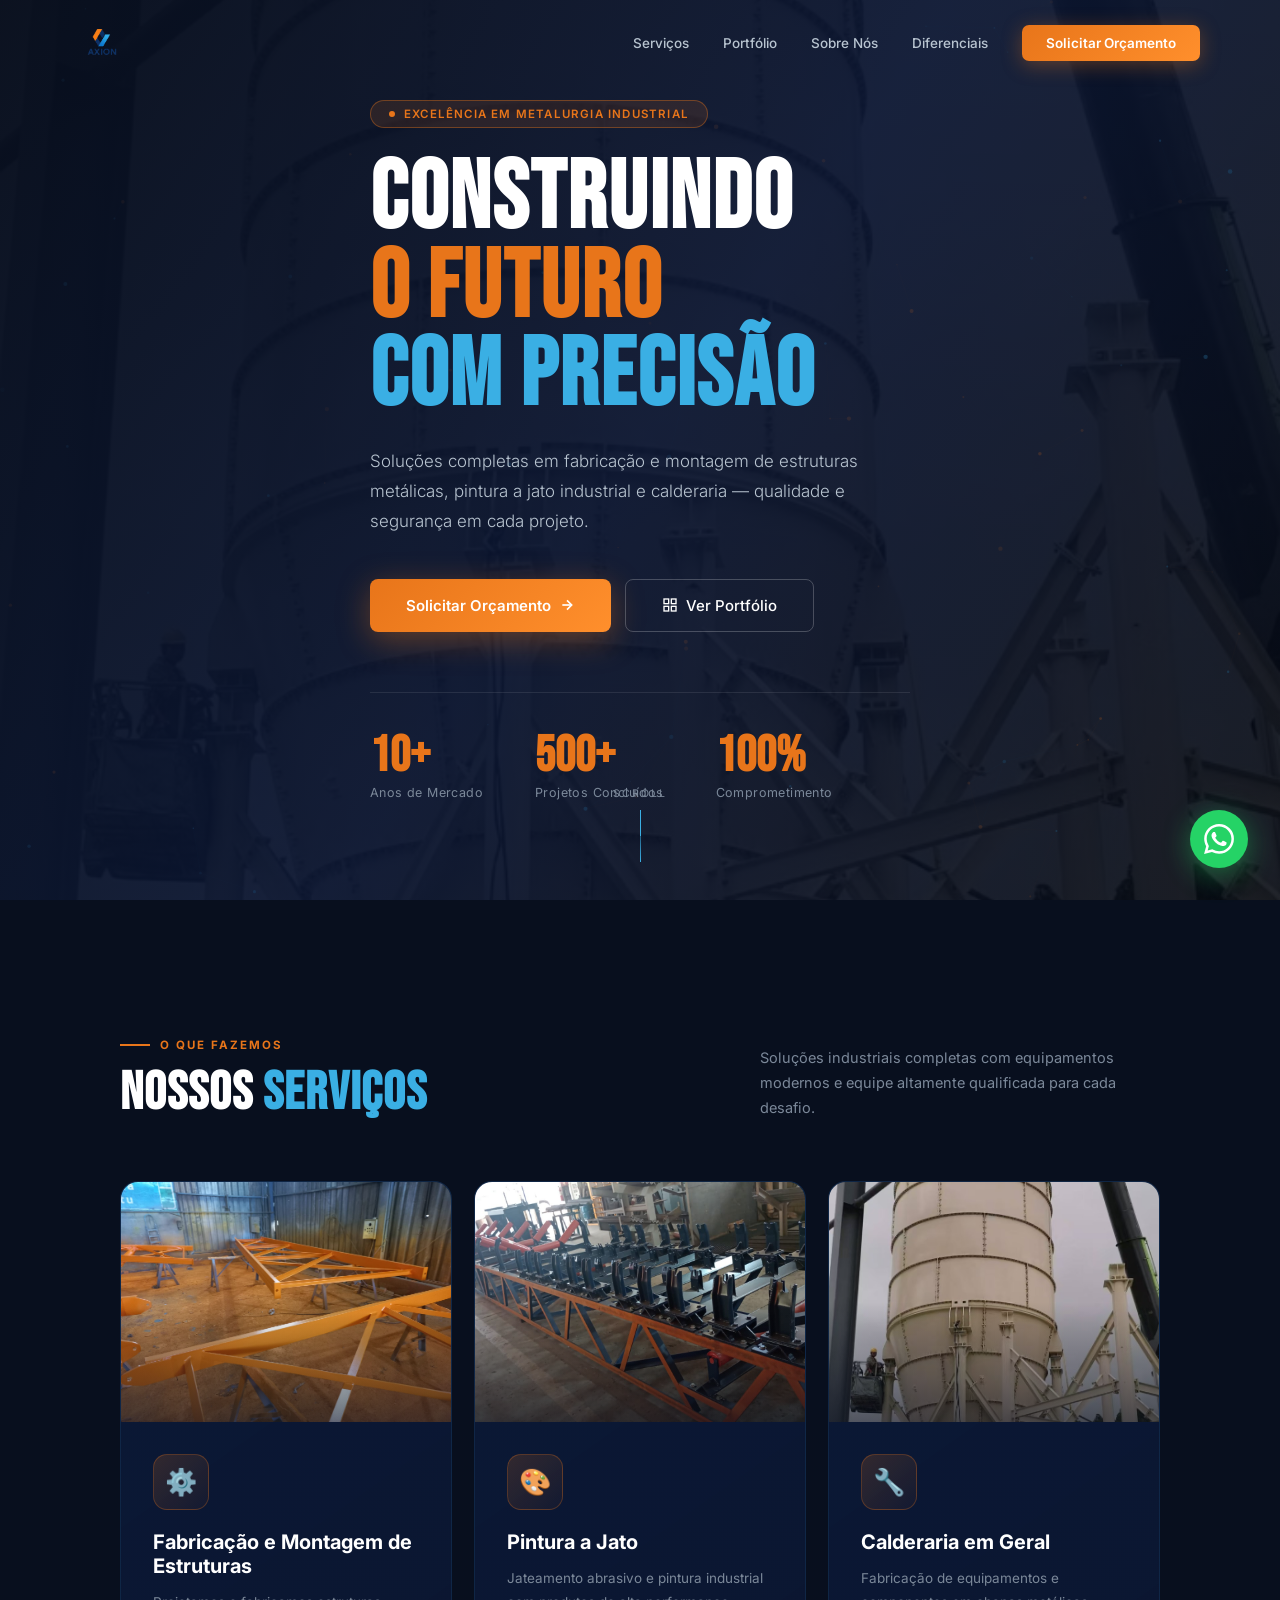
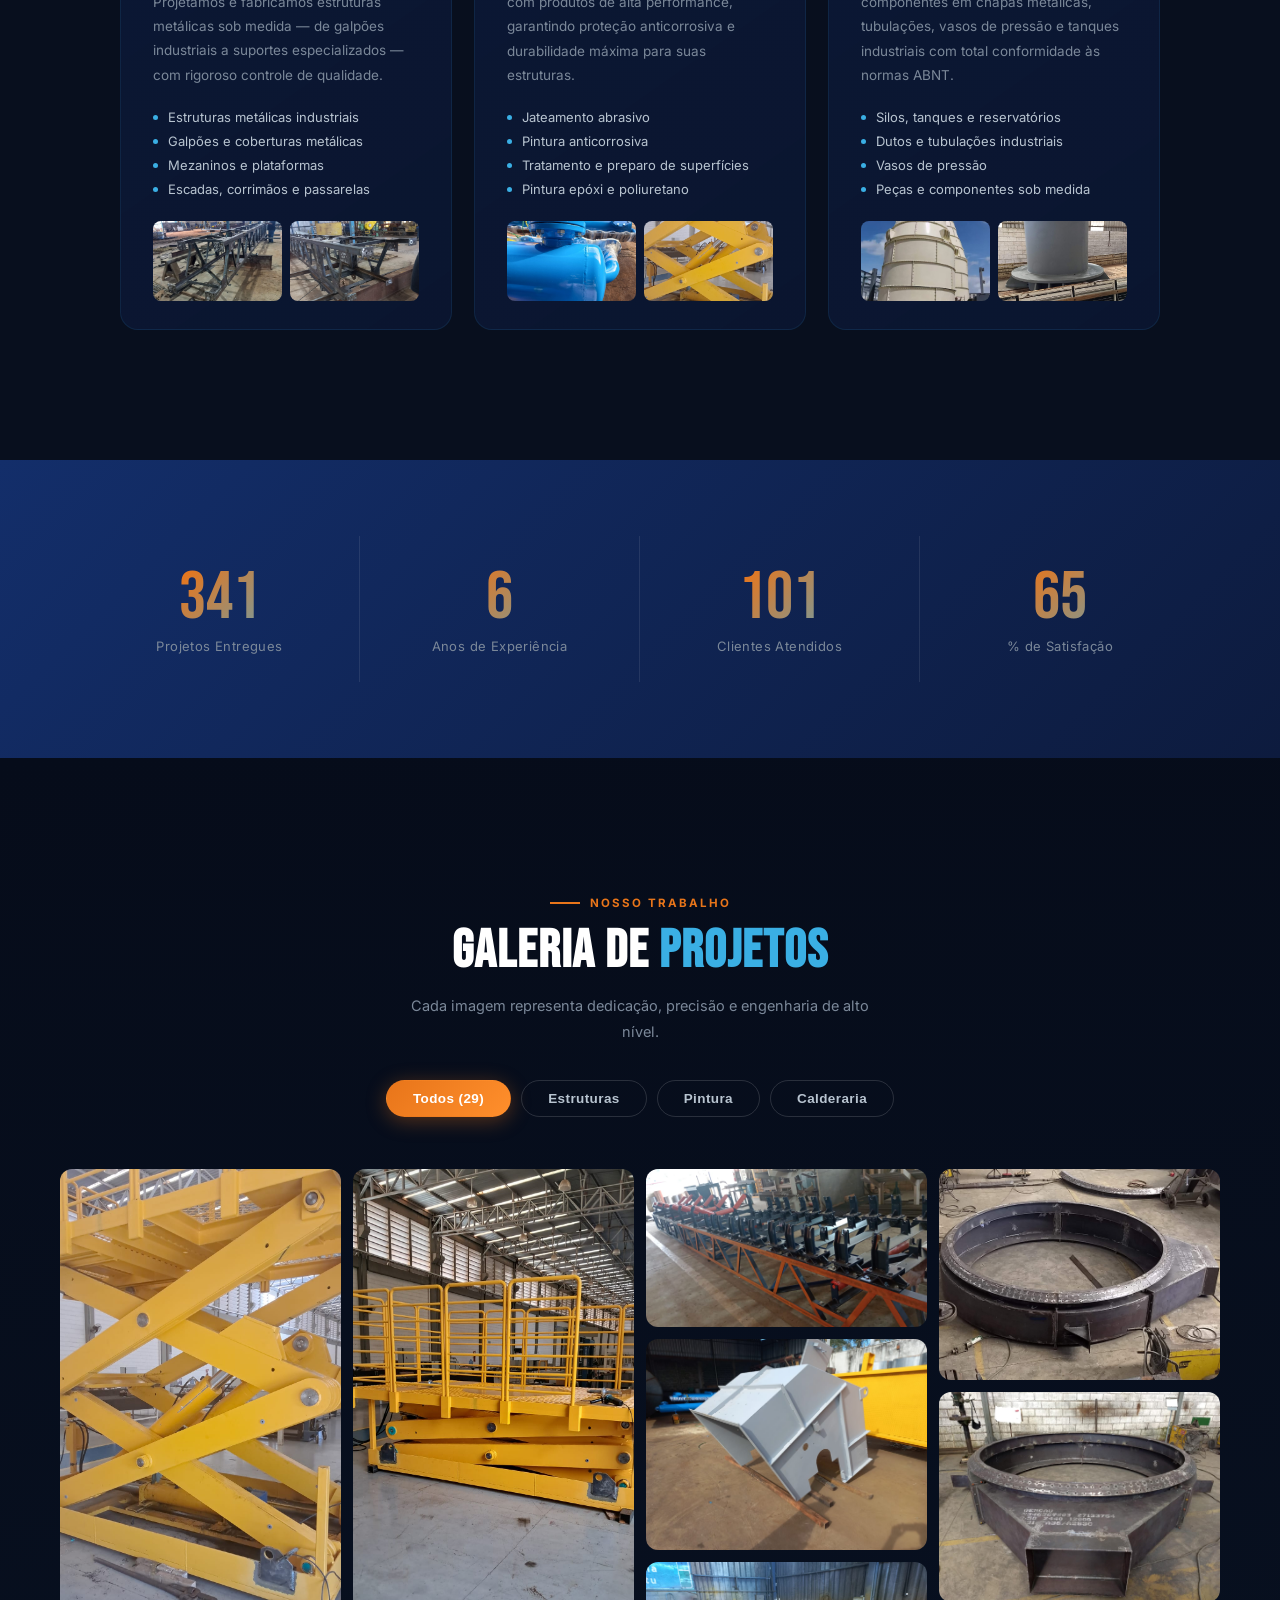
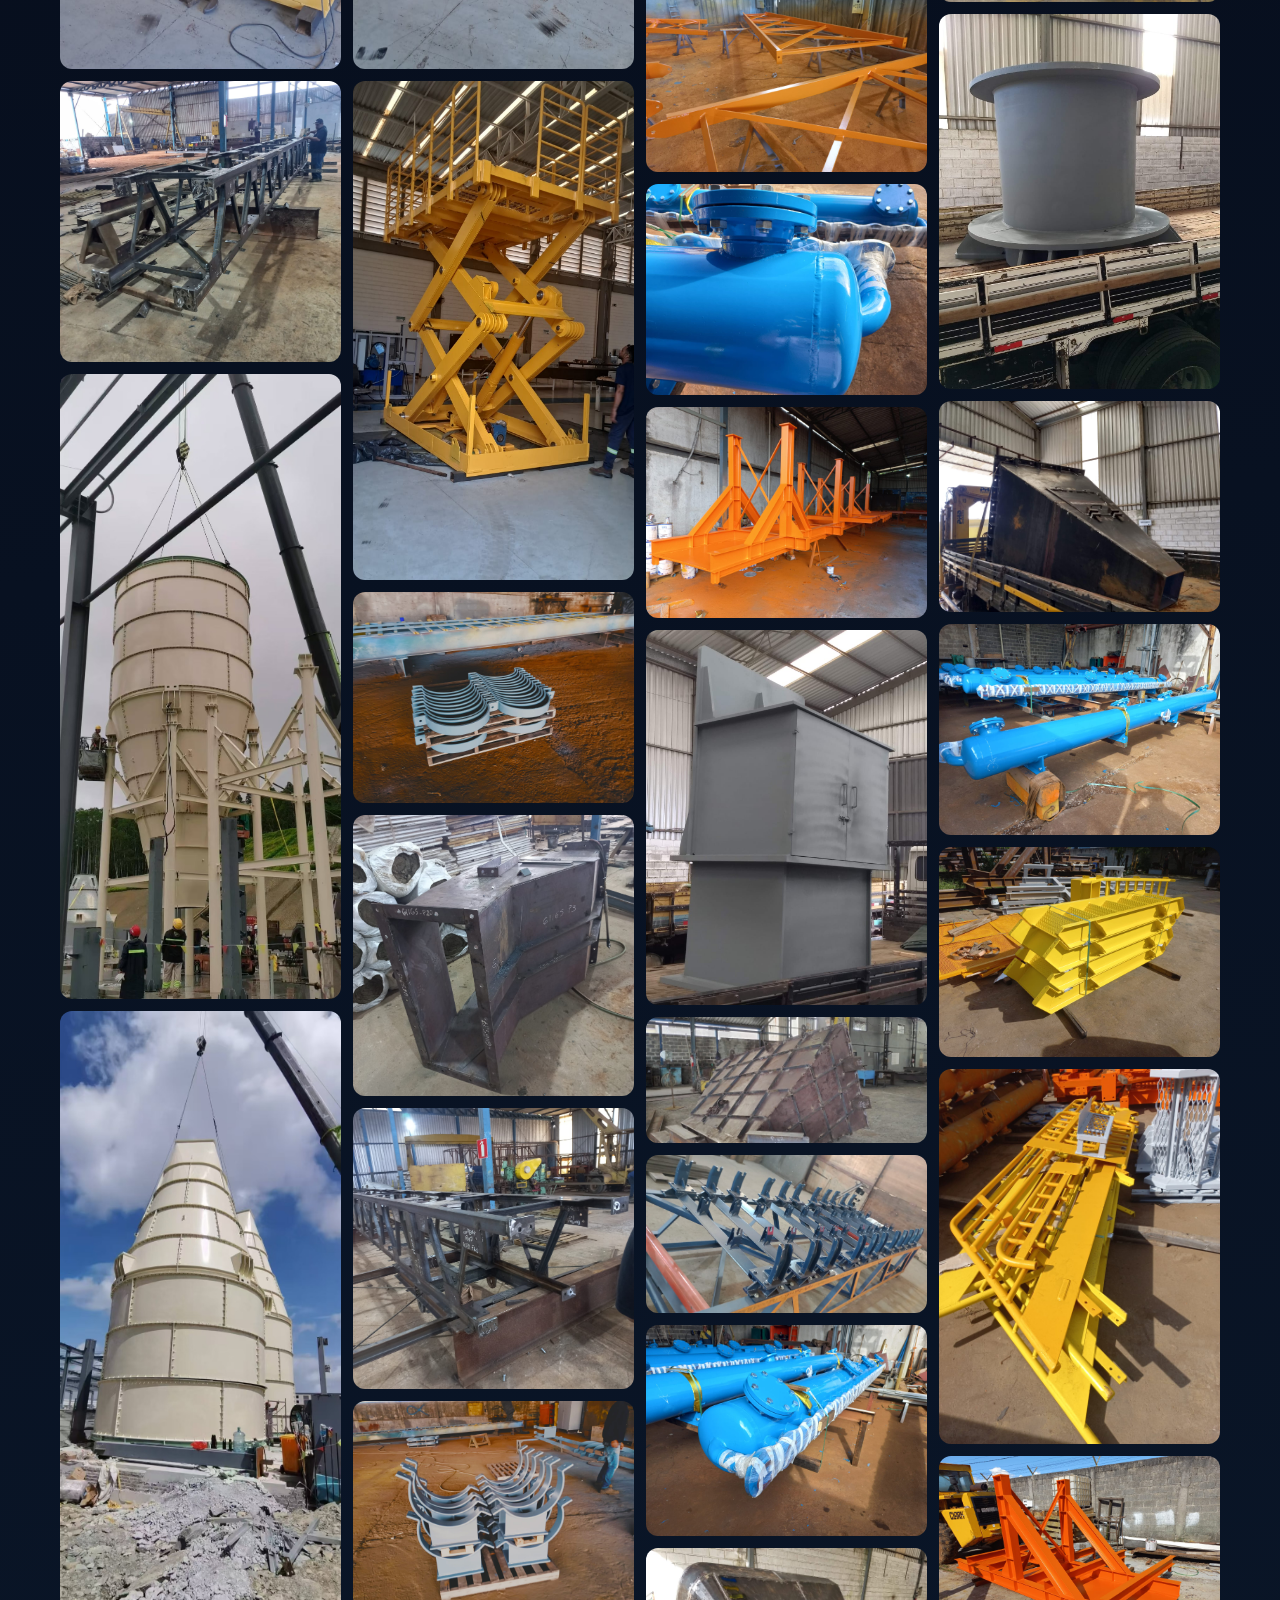
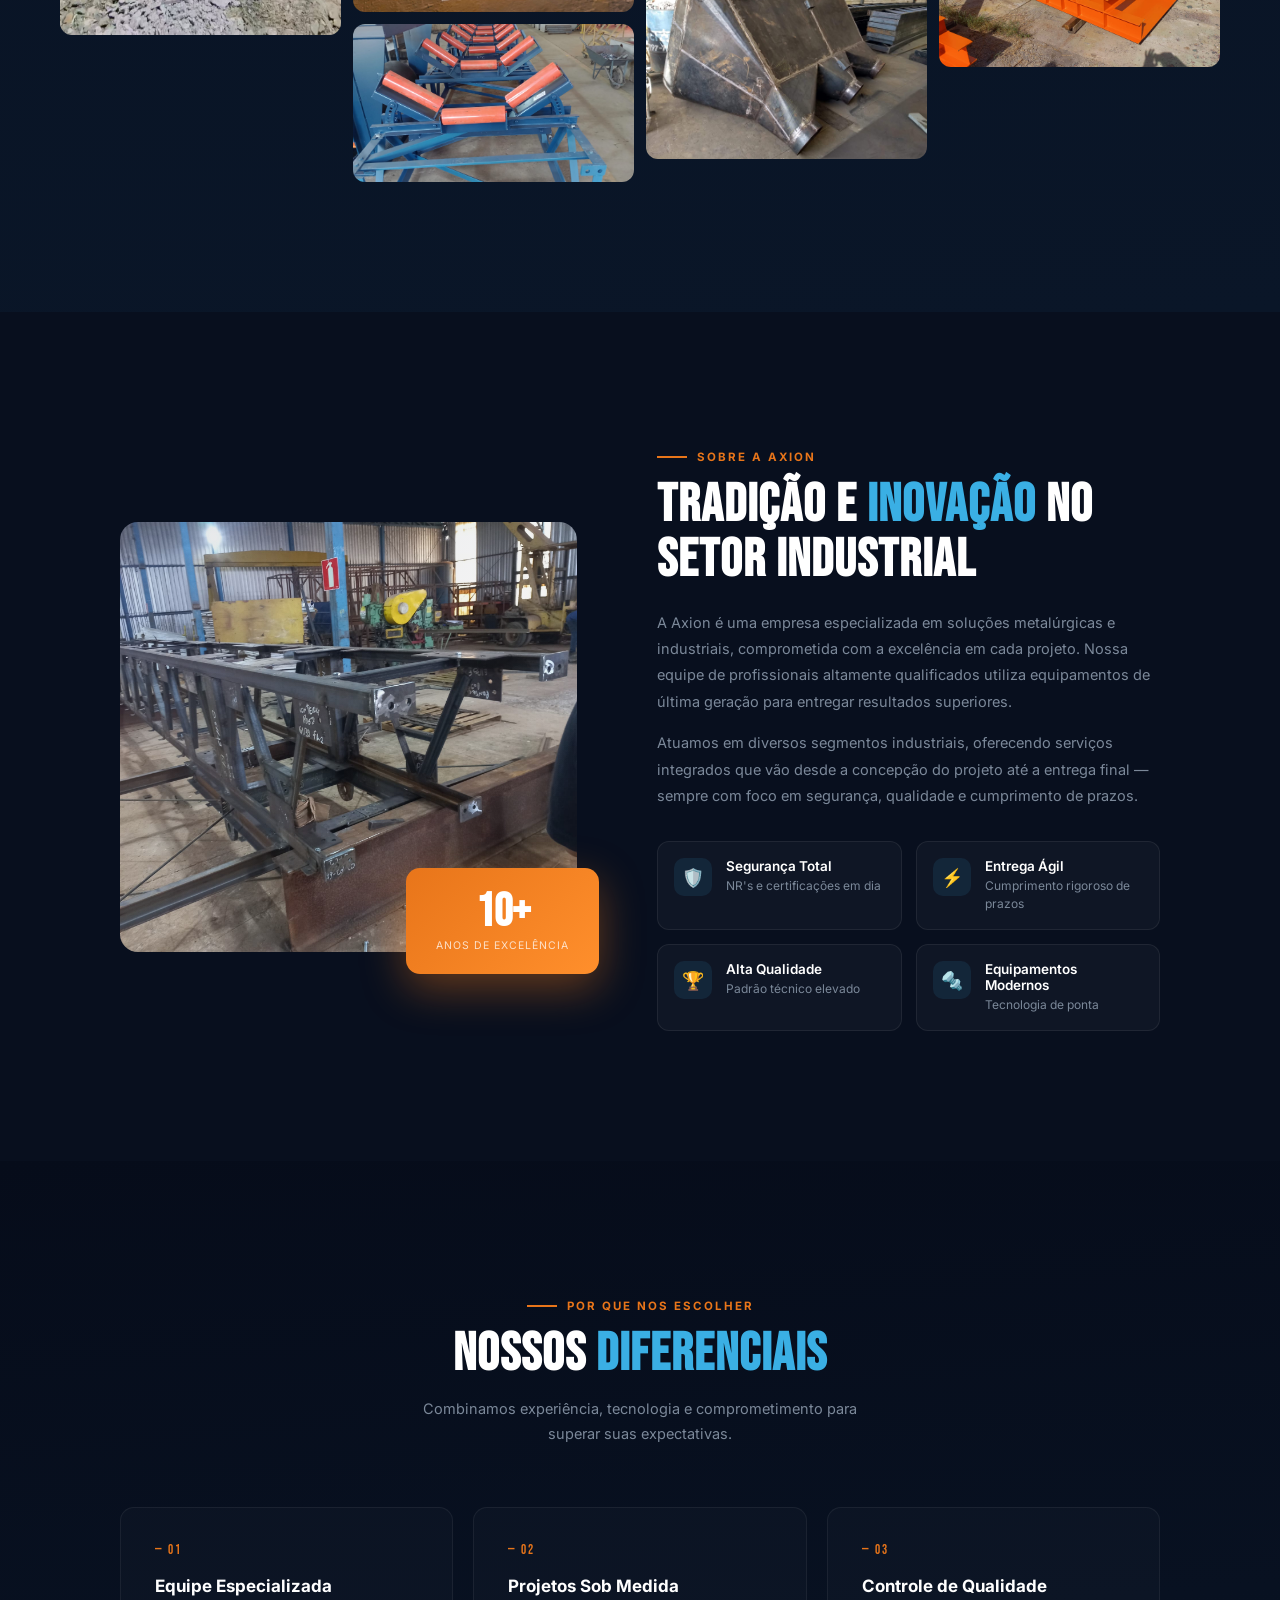
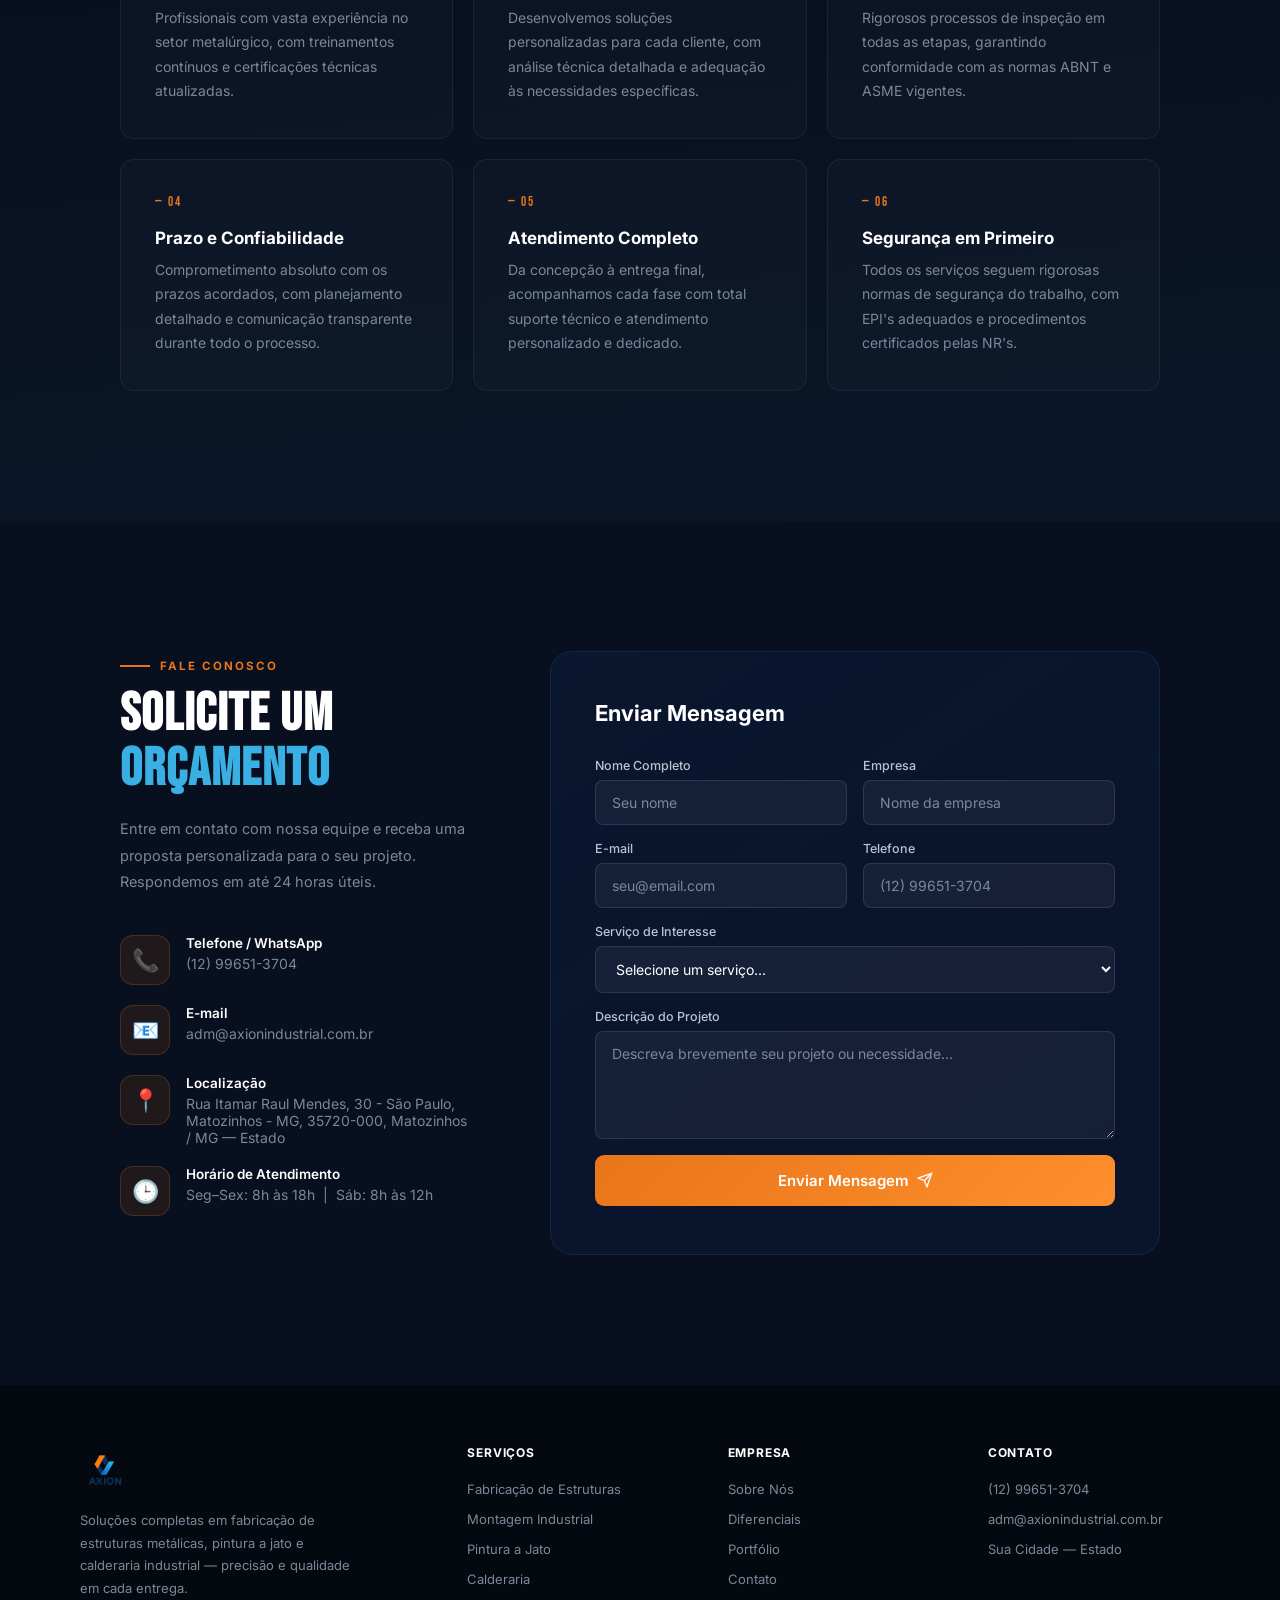
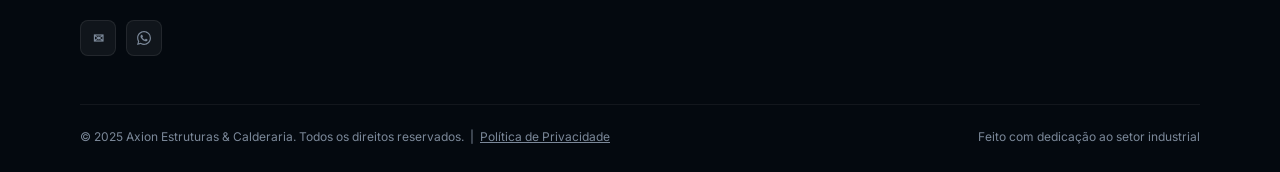
==== commit 57101462: "security" ====
--- a/index.html
+++ b/index.html
@@ -222,6 +222,8 @@
     <div class="ct-form fu">
       <h3>Enviar Mensagem</h3>
       <form id="cform" novalidate>
+        <input type="text" id="f-website" name="website" autocomplete="off" tabindex="-1" aria-hidden="true" style="position:absolute;left:-9999px;top:auto;width:1px;height:1px;opacity:0">
+        <input type="hidden" id="f-ts" name="form_ts">
         <div class="frow">
           <div class="fg"><label>Nome Completo</label><input type="text" id="f-name" placeholder="Seu nome" required></div>
           <div class="fg"><label>Empresa</label><input type="text" id="f-company" placeholder="Nome da empresa"></div>
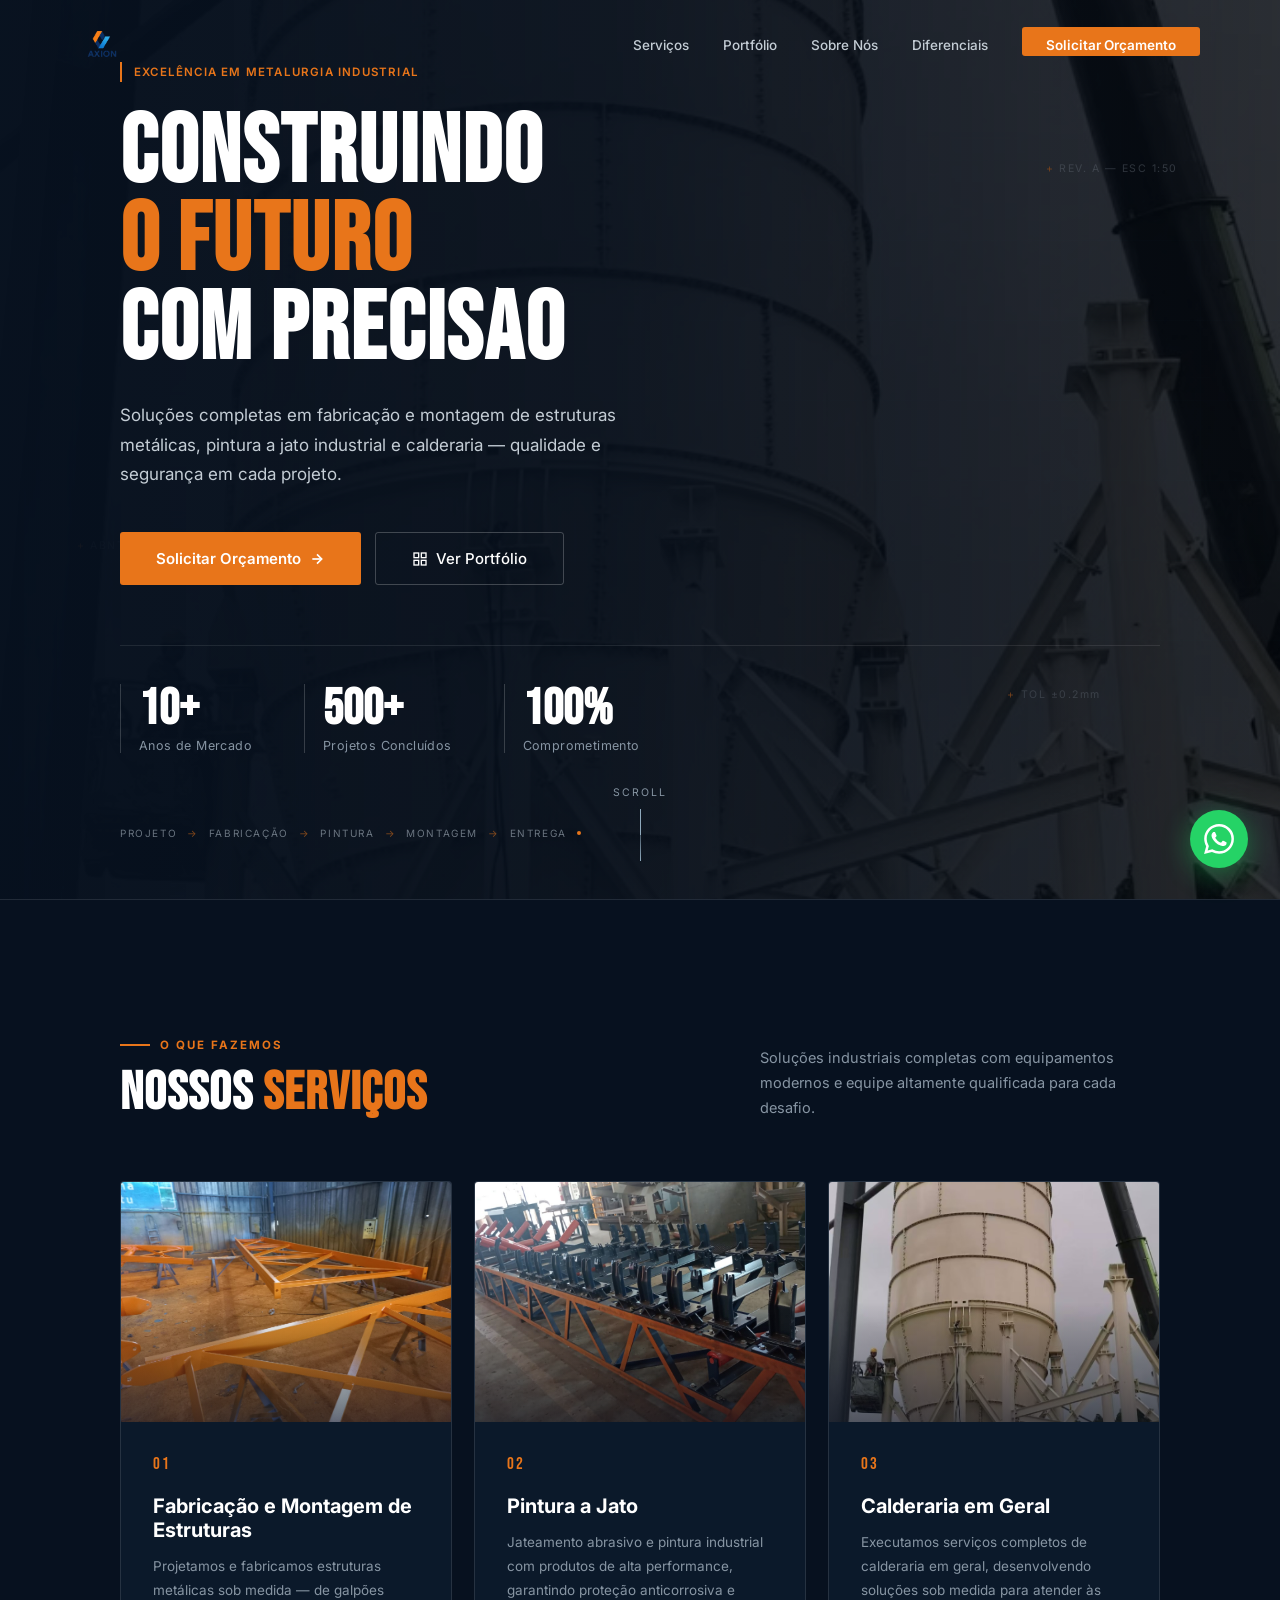
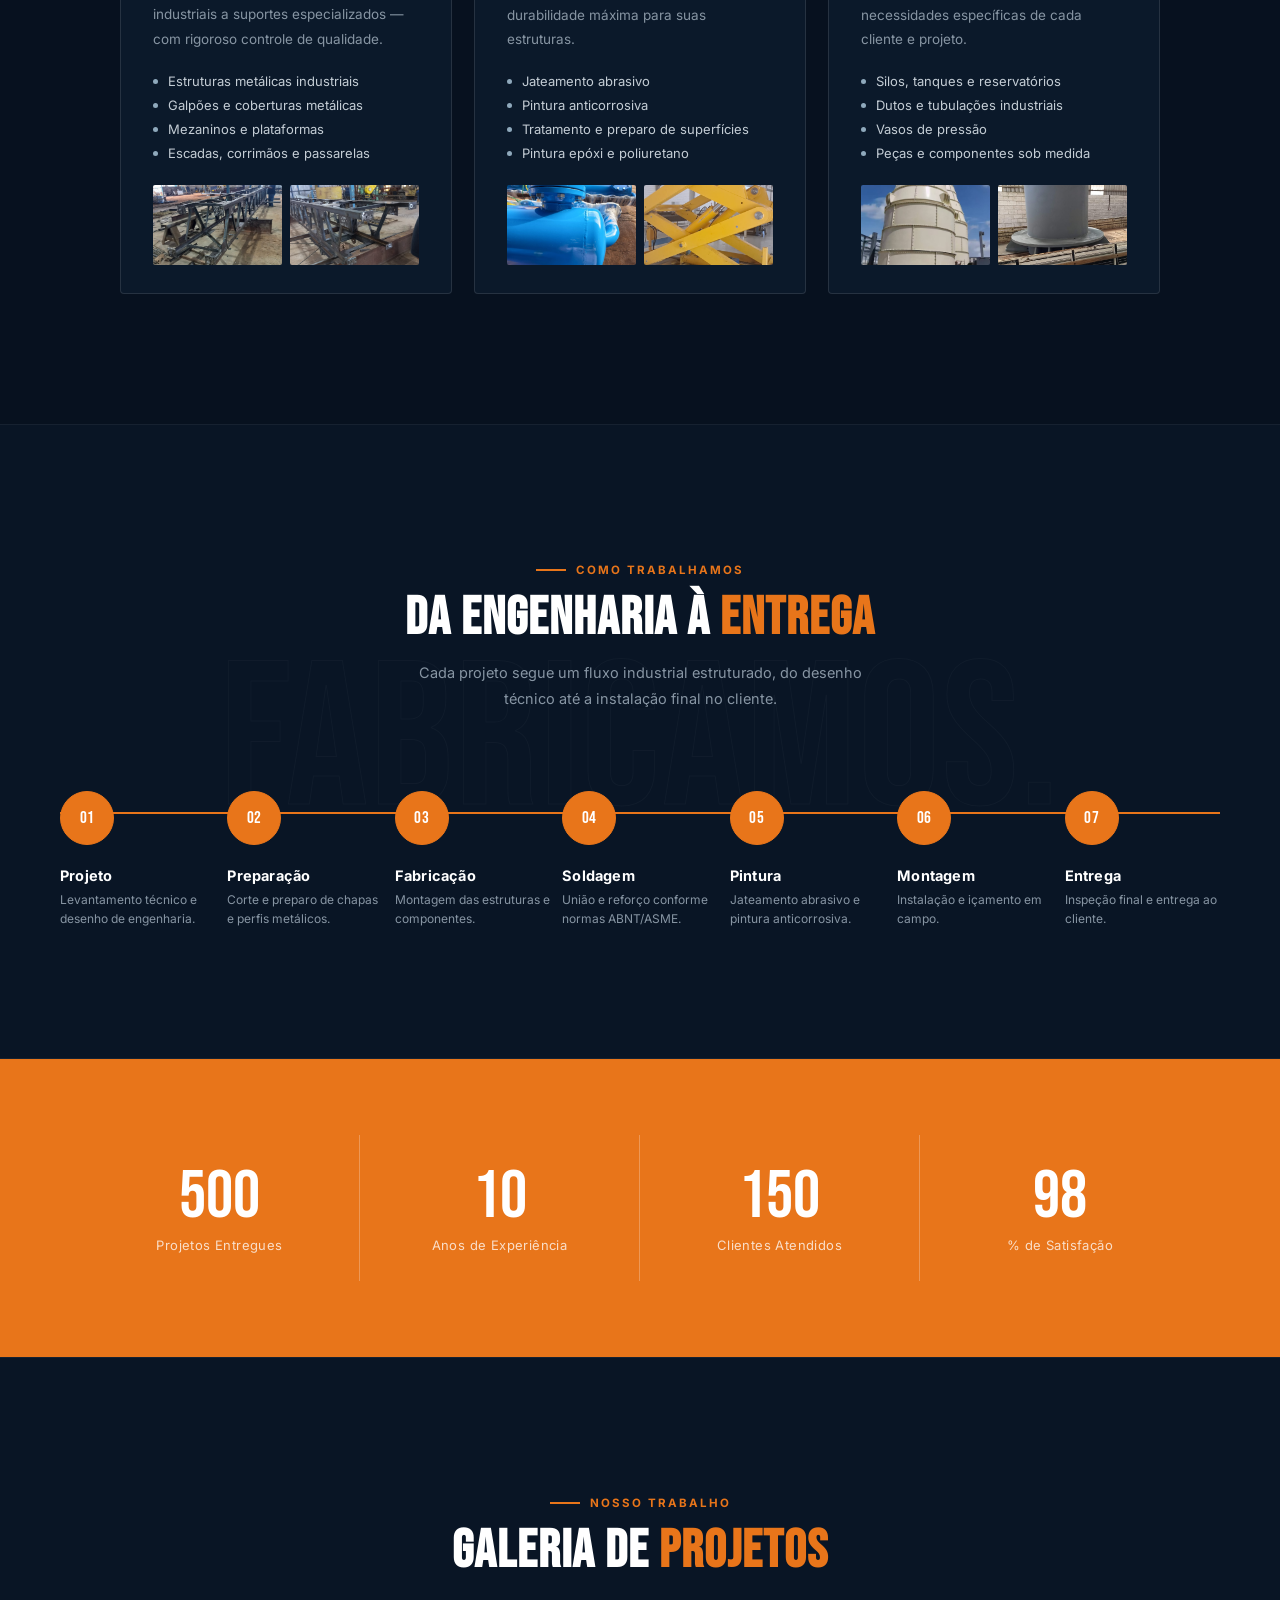
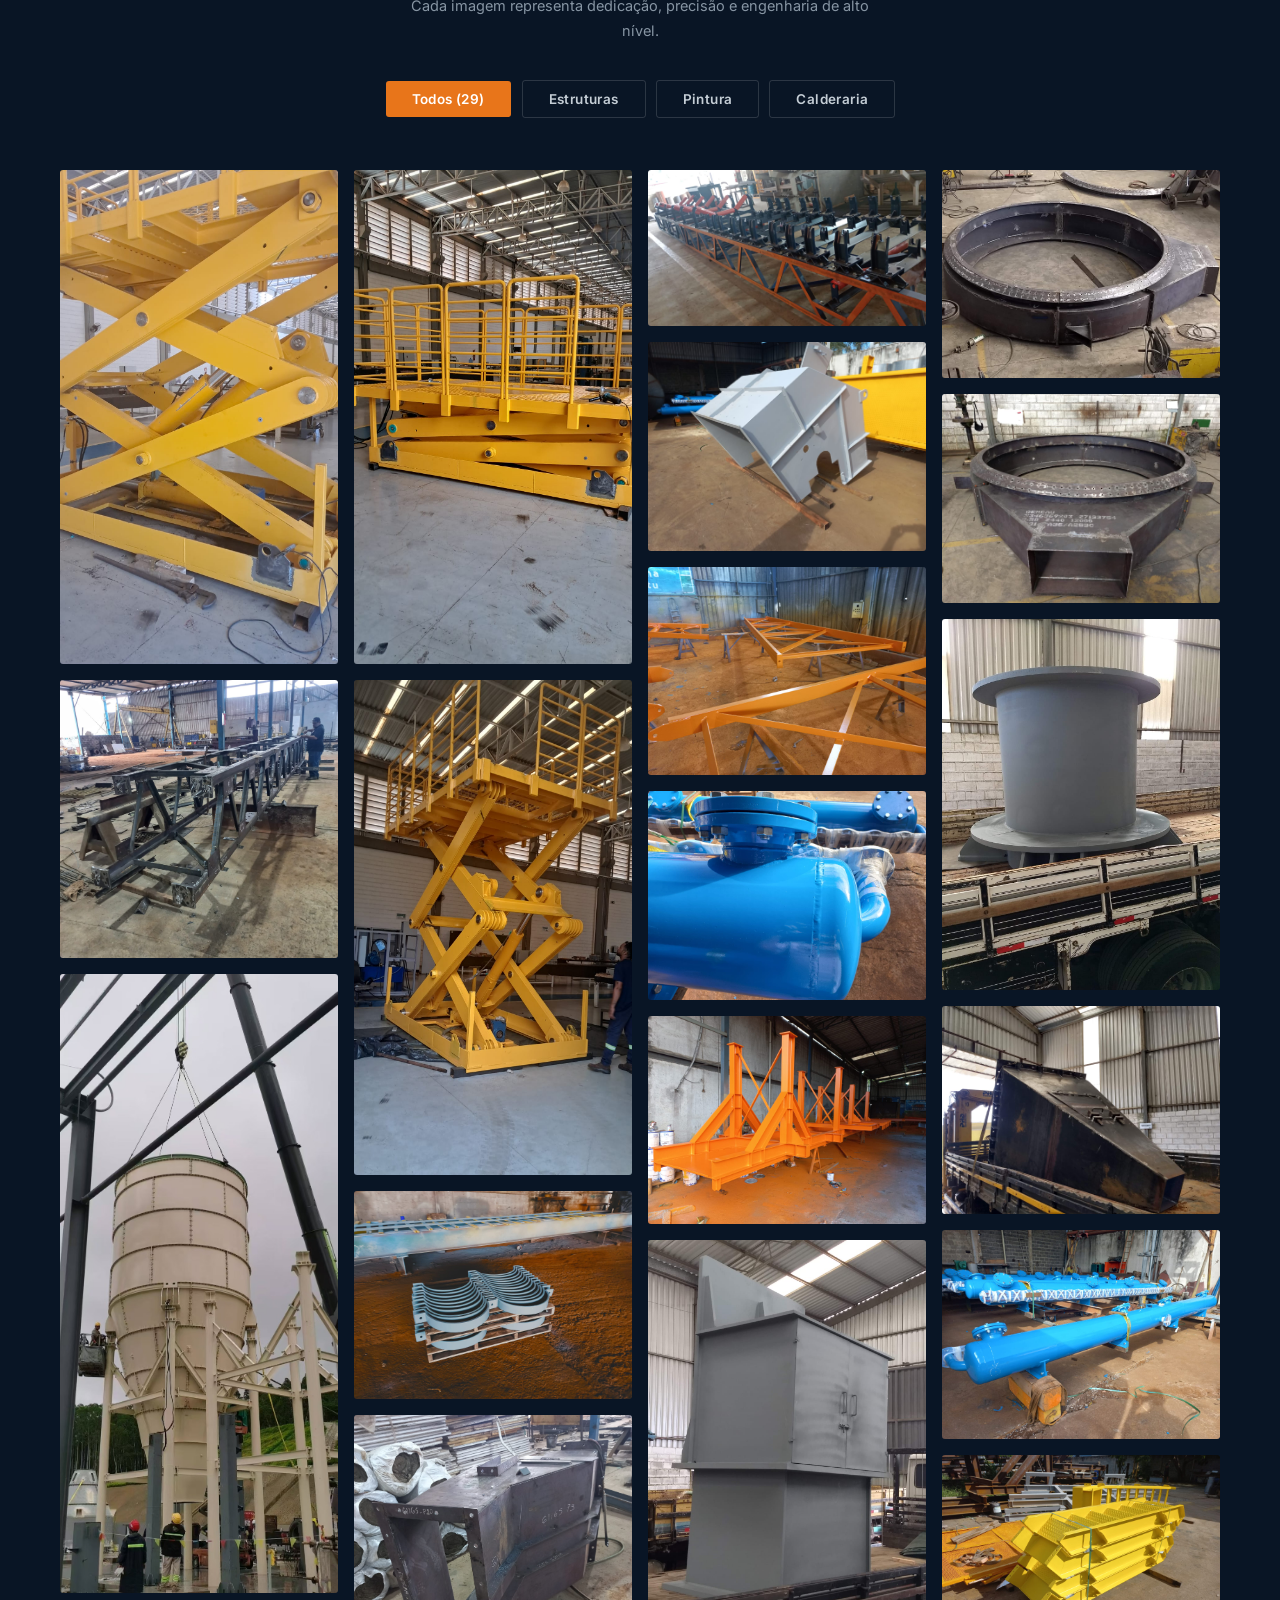
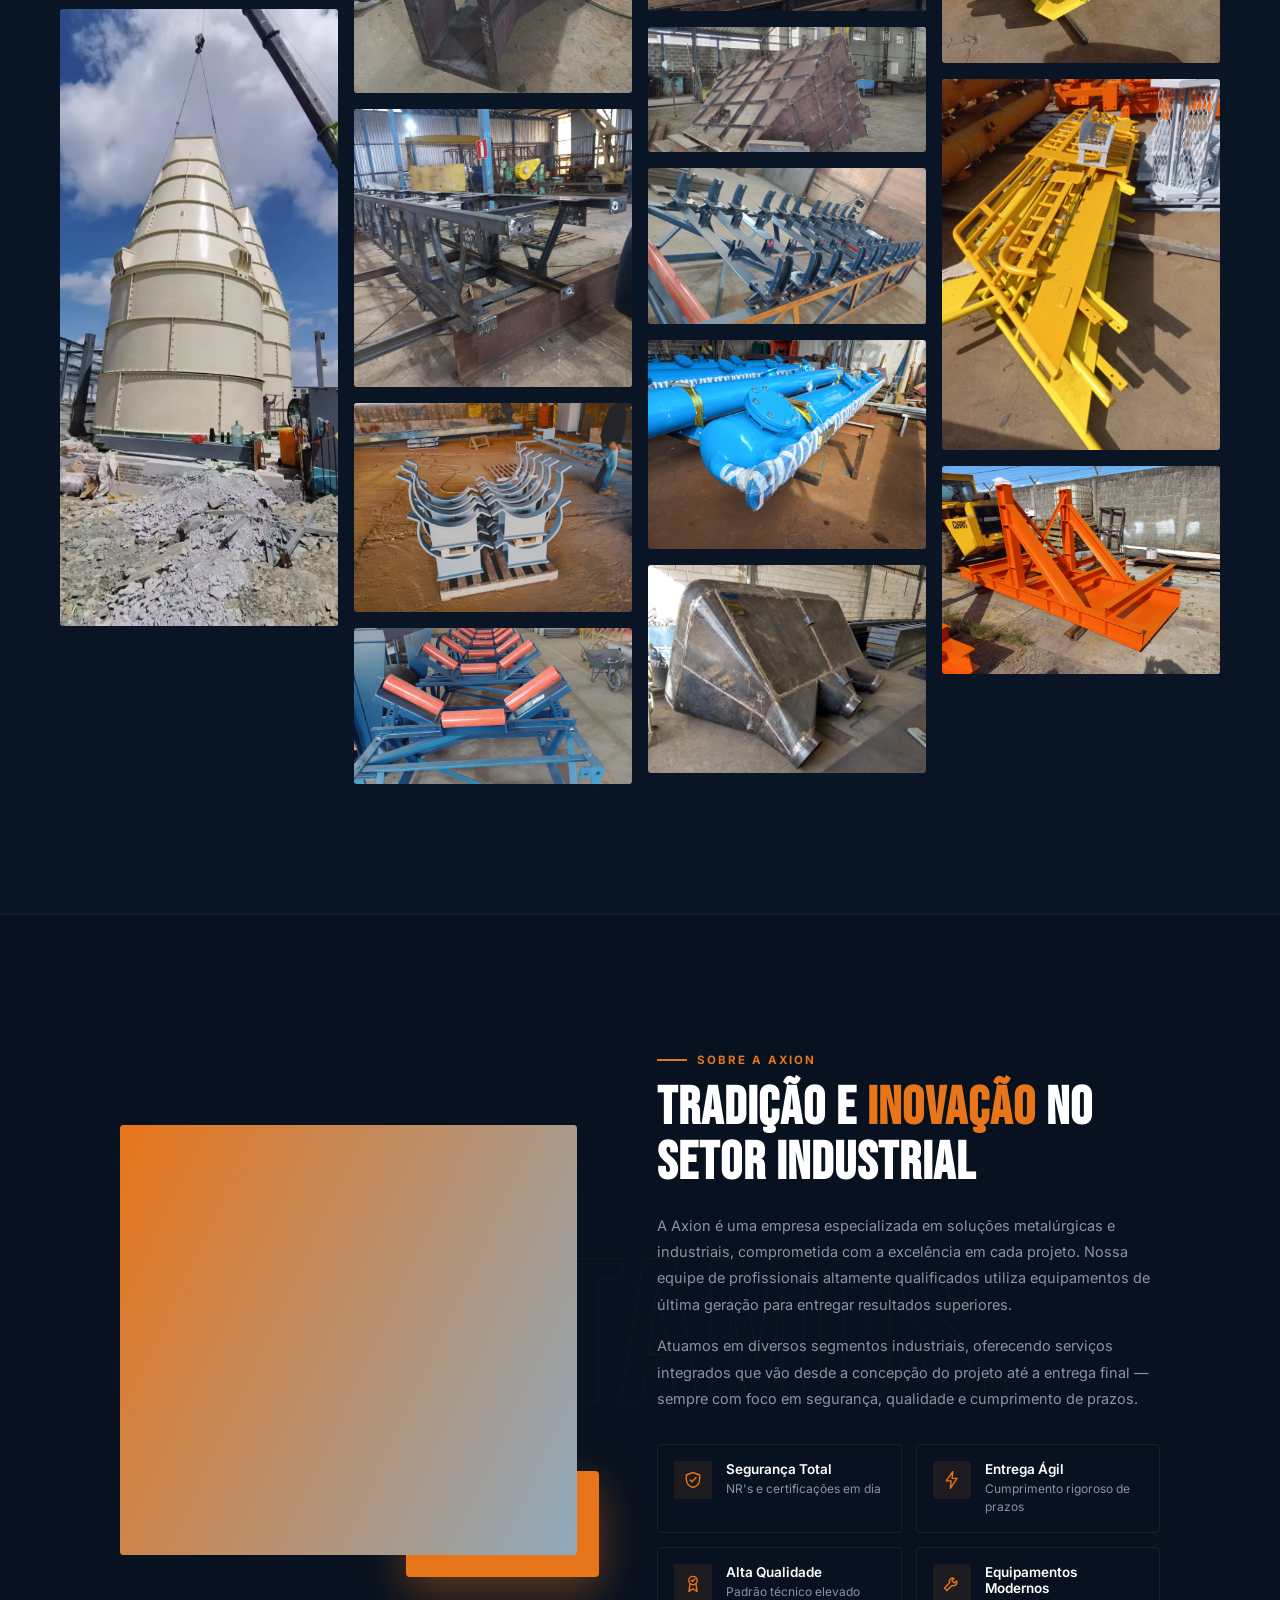
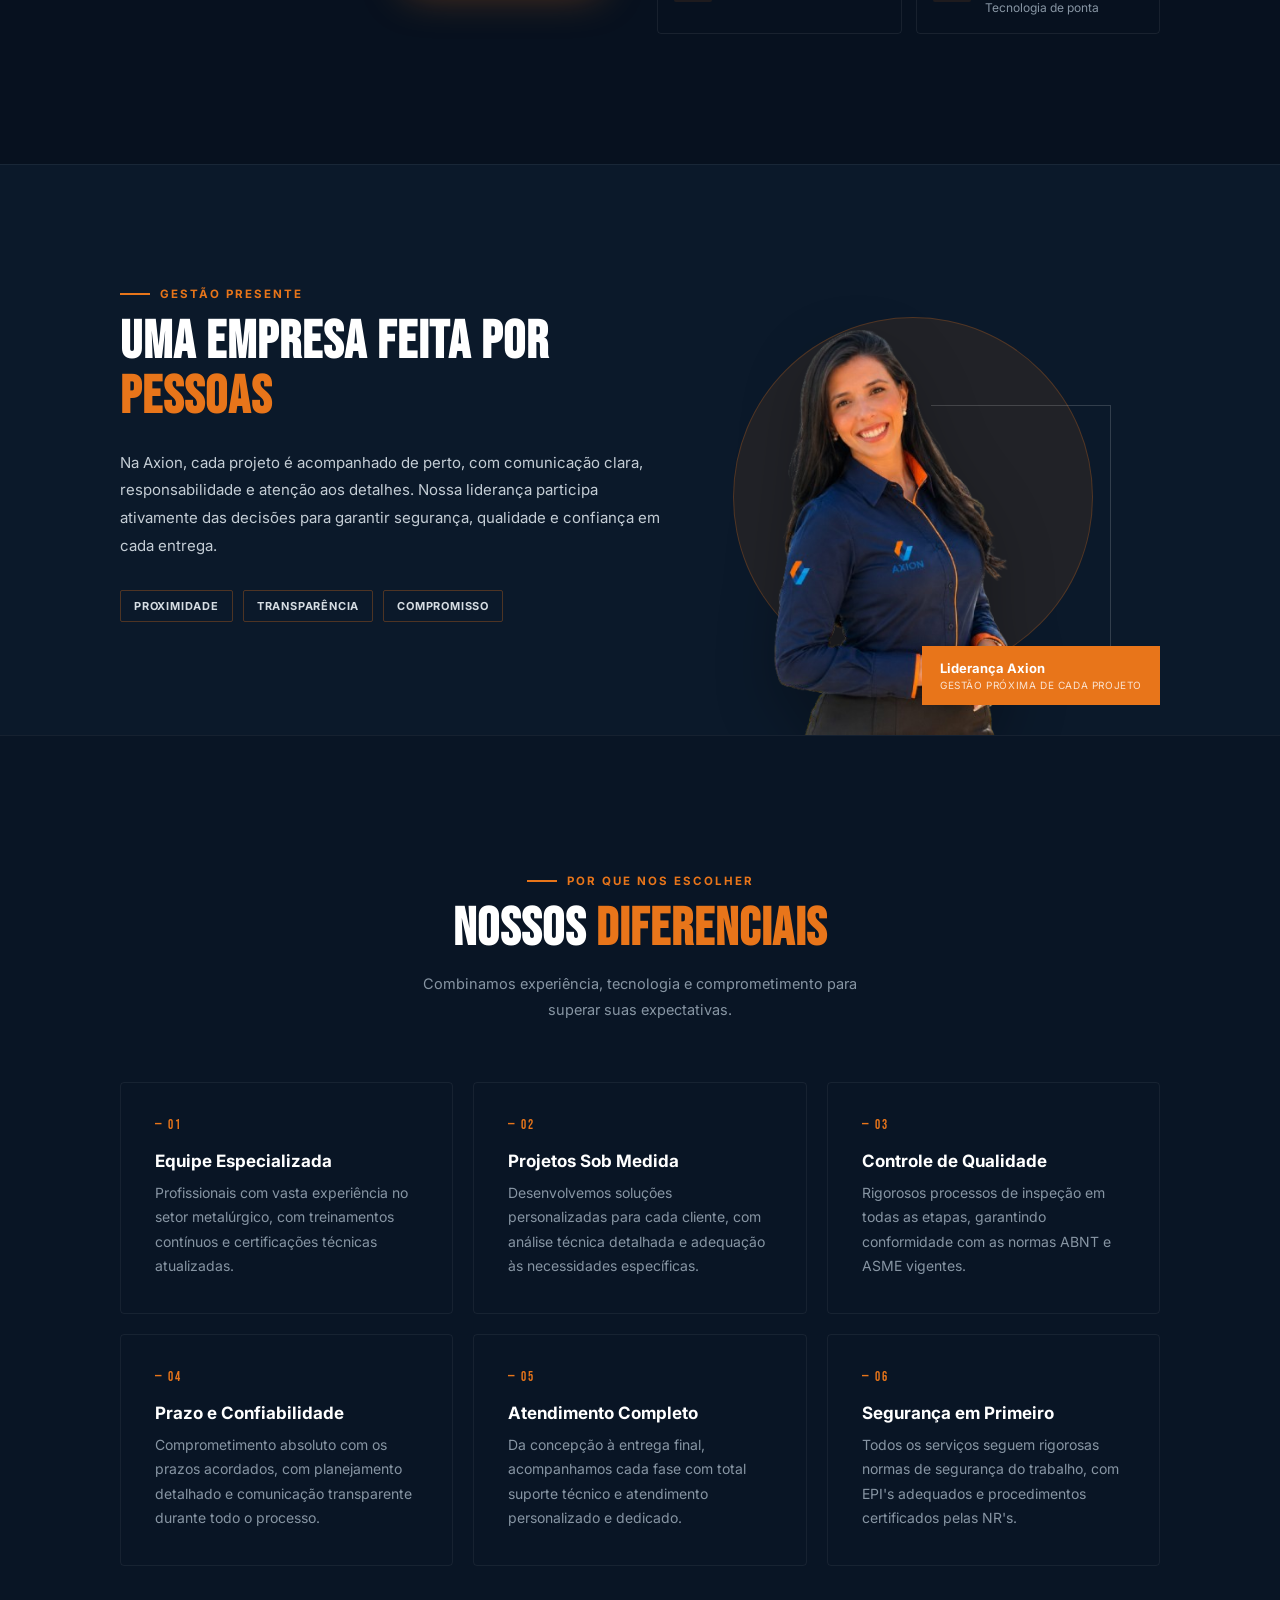
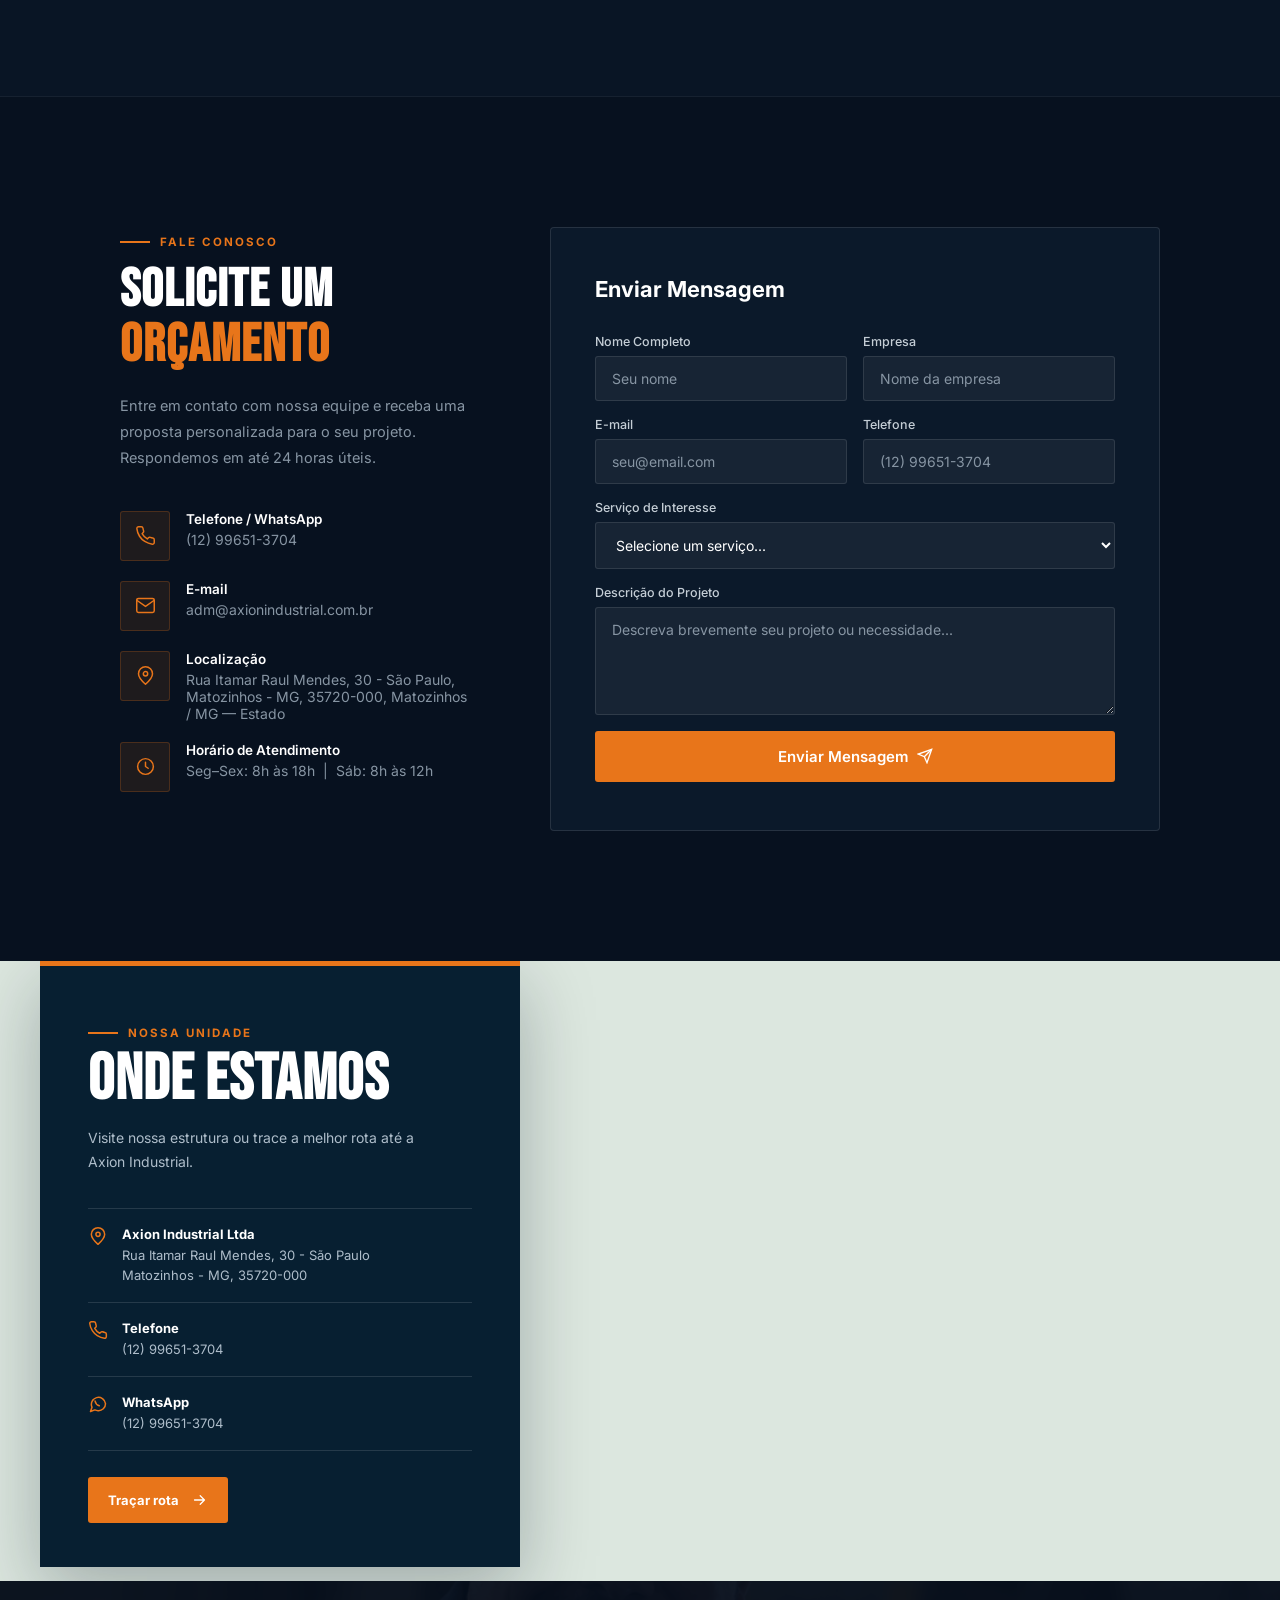
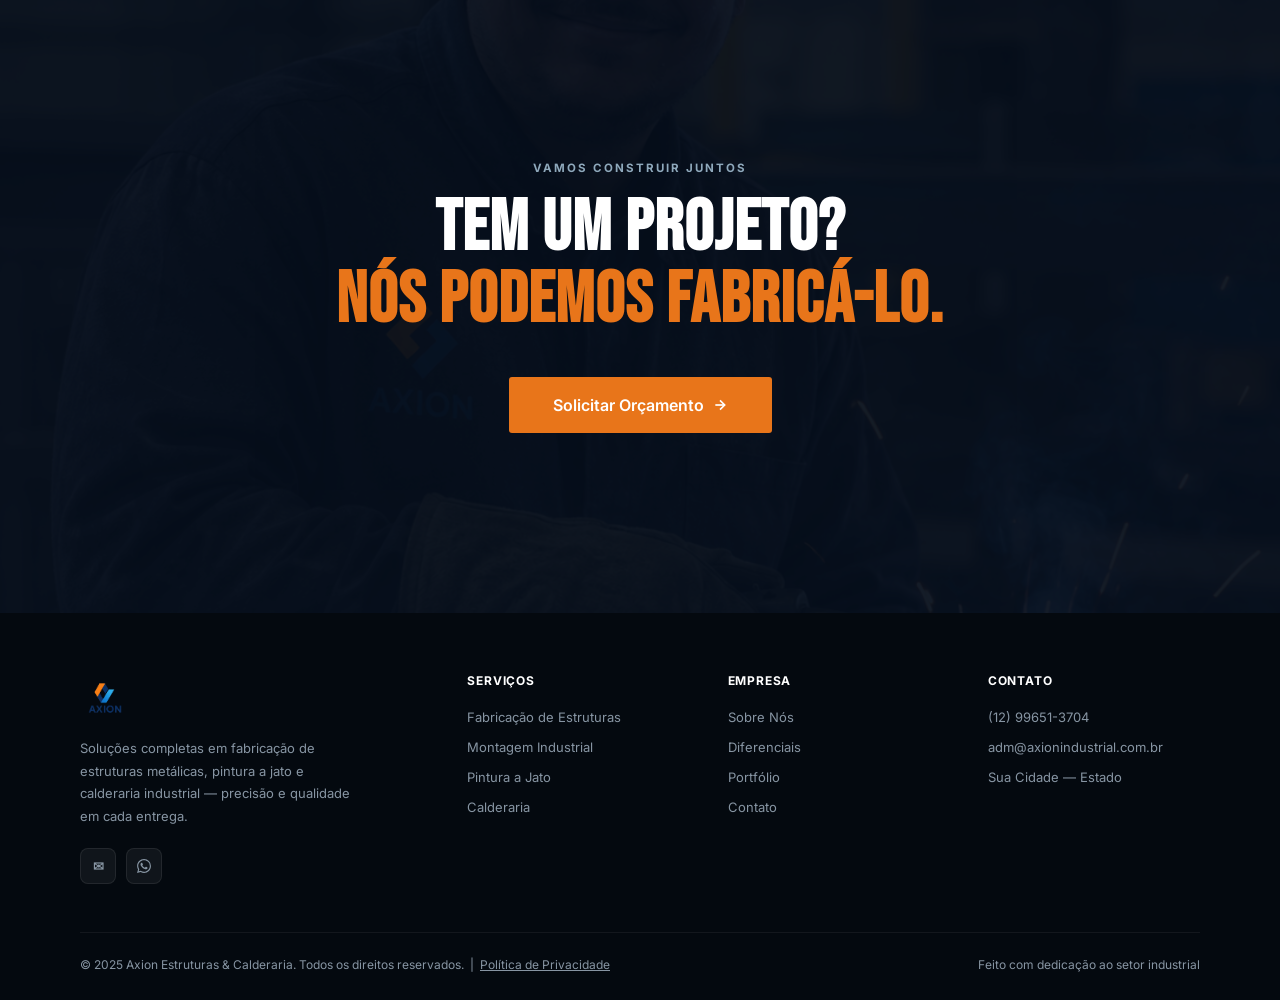
==== commit 42df2f08: "alterações" ====
--- a/index.html
+++ b/index.html
@@ -1,18 +1,61 @@
-﻿<!DOCTYPE html>
-<html lang="pt-BR">
+<!DOCTYPE html>
+<html lang="pt-BR" class="no-js">
 <head>
 <meta charset="UTF-8">
 <meta name="viewport" content="width=device-width, initial-scale=1.0">
-<title>AXION — Estruturas, Pintura e Calderaria Industrial</title>
+<title>Axion Industrial | Calderaria, Estruturas Metálicas e Pintura</title>
+<meta name="description" content="A Axion Industrial executa serviços de calderaria em geral, estruturas metálicas e pintura industrial, com soluções personalizadas para cada cliente e projeto.">
+<meta name="robots" content="index, follow, max-image-preview:large">
+<link rel="canonical" href="https://axionindustrial.com.br/">
+<meta property="og:locale" content="pt_BR">
+<meta property="og:type" content="website">
+<meta property="og:title" content="Axion Industrial | Soluções em Calderaria e Estruturas Metálicas">
+<meta property="og:description" content="Serviços completos de calderaria, estruturas metálicas e pintura industrial, desenvolvidos sob medida para cada projeto.">
+<meta property="og:url" content="https://axionindustrial.com.br/">
+<meta property="og:site_name" content="Axion Industrial">
+<meta property="og:image" content="https://axionindustrial.com.br/img/logo.png">
+<meta name="twitter:card" content="summary_large_image">
 <link rel="preconnect" href="https://fonts.googleapis.com">
 <link href="https://fonts.googleapis.com/css2?family=Inter:wght@300;400;500;600;700;800;900&family=Bebas+Neue&display=swap" rel="stylesheet">
 <link rel="stylesheet" href="css/style.css">
+<script type="application/ld+json">
+{
+  "@context": "https://schema.org",
+  "@type": "LocalBusiness",
+  "name": "Axion Industrial",
+  "legalName": "AXION INDUSTRIAL LTDA",
+  "url": "https://axionindustrial.com.br/",
+  "logo": "https://axionindustrial.com.br/img/logo.png",
+  "image": "https://axionindustrial.com.br/img/WhatsApp%20Image%202026-05-19%20at%2021.31.29.jpeg",
+  "description": "Empresa especializada em calderaria em geral, fabricação e montagem de estruturas metálicas e pintura industrial, com soluções personalizadas.",
+  "telephone": "+55 12 99651-3704",
+  "email": "adm@axionindustrial.com.br",
+  "address": {
+    "@type": "PostalAddress",
+    "streetAddress": "Rua Itamar Raul Mendes, 30 - São Paulo",
+    "addressLocality": "Matozinhos",
+    "addressRegion": "MG",
+    "postalCode": "35720-000",
+    "addressCountry": "BR"
+  },
+  "areaServed": "Brasil",
+  "knowsAbout": [
+    "Calderaria industrial",
+    "Estruturas metálicas",
+    "Pintura industrial",
+    "Jateamento abrasivo",
+    "Projetos personalizados em metal"
+  ]
+}
+</script>
 </head>
 <body>
 
+<a href="#hero" class="skip-link">Pular para o conteúdo</a>
+
 <!-- NAV -->
 <nav id="nav">
-  <a href="#" class="logo"><img src="img/logo.png" alt="Axion" class="logo-img"></a>
+  <a href="#hero" class="logo"><img src="img/logo.png" alt="Axion" class="logo-img"></a>
   <ul class="nav-links">
     <li><a href="#servicos">Serviços</a></li>
     <li><a href="#portfolio">Portfólio</a></li>
@@ -20,30 +63,56 @@
     <li><a href="#diferenciais">Diferenciais</a></li>
     <li><a href="#contato" class="nb">Solicitar Orçamento</a></li>
   </ul>
-  <div class="ham" id="ham"><span></span><span></span><span></span></div>
+  <button class="ham" id="ham" aria-label="Abrir menu" aria-expanded="false" aria-controls="mnav">
+    <span></span><span></span><span></span>
+  </button>
 </nav>
+
+<!-- MENU MOBILE -->
+<div class="mnav" id="mnav">
+  <a href="#servicos">Serviços</a>
+  <a href="#portfolio">Portfólio</a>
+  <a href="#sobre">Sobre Nós</a>
+  <a href="#diferenciais">Diferenciais</a>
+  <a href="#contato" class="nb">Solicitar Orçamento</a>
+</div>
 
 <!-- HERO -->
 <section id="hero">
-  <div class="hero-bg" id="c-hero-bg"></div>
-  <canvas id="cvs"></canvas>
+  <div class="hero-bg-wrap">
+    <div class="hero-bg" id="c-hero-bg"></div>
+  </div>
+  <div class="hero-grid" aria-hidden="true"></div>
+  <div class="hero-marks" aria-hidden="true">
+    <span class="hm-1">REV. A — ESC 1:50</span>
+    <span class="hm-2">TOL ±0.2mm</span>
+    <span class="hm-3">ABNT / ASME</span>
+  </div>
   <div class="hero-ov"></div>
   <div class="hero-ct">
     <div class="badge"><span class="bdot"></span><span id="c-hero-badge">Excelência em Metalurgia Industrial</span></div>
     <h1 class="ht">
-      <span id="c-hero-l1">CONSTRUINDO</span><br>
-      <span class="to" id="c-hero-l2">O FUTURO</span><br>
-      <span class="ts" id="c-hero-l3">COM PRECISÃO</span>
+      <span class="mask"><span id="c-hero-l1">CONSTRUINDO</span></span>
+      <span class="mask"><span class="to" id="c-hero-l2">O FUTURO</span></span>
+      <span class="mask"><span class="ts" id="c-hero-l3">COM PRECISÃO</span></span>
     </h1>
     <p class="hs" id="c-hero-sub">Soluções completas em fabricação e montagem de estruturas metálicas, pintura a jato industrial e calderaria — qualidade e segurança em cada projeto.</p>
     <div class="hb">
-      <a href="#contato" class="btn-m">Solicitar Orçamento <svg width="16" height="16" viewBox="0 0 24 24" fill="none" stroke="currentColor" stroke-width="2.5"><line x1="5" y1="12" x2="19" y2="12"/><polyline points="12 5 19 12 12 19"/></svg></a>
+      <a href="#contato" class="btn-m">Solicitar Orçamento <svg class="btn-arrow" width="16" height="16" viewBox="0 0 24 24" fill="none" stroke="currentColor" stroke-width="2.5"><line x1="5" y1="12" x2="19" y2="12"/><polyline points="12 5 19 12 12 19"/></svg></a>
       <a href="#portfolio" class="btn-g"><svg width="16" height="16" viewBox="0 0 24 24" fill="none" stroke="currentColor" stroke-width="2"><rect x="3" y="3" width="7" height="7"/><rect x="14" y="3" width="7" height="7"/><rect x="14" y="14" width="7" height="7"/><rect x="3" y="14" width="7" height="7"/></svg>Ver Portfólio</a>
     </div>
     <div class="hkpis">
       <div class="hkpi"><h3 id="c-kpi1n">10+</h3><p id="c-kpi1l">Anos de Mercado</p></div>
       <div class="hkpi"><h3 id="c-kpi2n">500+</h3><p id="c-kpi2l">Projetos Concluídos</p></div>
       <div class="hkpi"><h3 id="c-kpi3n">100%</h3><p id="c-kpi3l">Comprometimento</p></div>
+    </div>
+    <div class="eng-strip" aria-hidden="true">
+      <span>Projeto</span><span class="eng-arrow">→</span>
+      <span>Fabricação</span><span class="eng-arrow">→</span>
+      <span>Pintura</span><span class="eng-arrow">→</span>
+      <span>Montagem</span><span class="eng-arrow">→</span>
+      <span>Entrega</span>
+      <span class="eng-dot"></span>
     </div>
   </div>
   <div class="scroll-cue"><span>Scroll</span><div class="strack"></div></div>
@@ -63,12 +132,12 @@
 
       <!-- ESTRUTURAS -->
       <div class="sc-card fu">
-        <div class="sc-img">
+        <div class="sc-img scan-wrap">
           <img src="img/WhatsApp%20Image%202026-05-19%20at%2021.31.34%20%281%29.jpeg" alt="Fabricação de Estruturas" loading="lazy" id="c-img-service1">
           <div class="sc-img-ov"></div>
         </div>
         <div class="sc-body">
-          <div class="sc-icon">⚙️</div>
+          <div class="sc-icon" aria-hidden="true">01</div>
           <h3>Fabricação e Montagem de Estruturas</h3>
           <p>Projetamos e fabricamos estruturas metálicas sob medida — de galpões industriais a suportes especializados — com rigoroso controle de qualidade.</p>
           <ul class="sc-list">
@@ -86,12 +155,12 @@
 
       <!-- PINTURA -->
       <div class="sc-card fu">
-        <div class="sc-img">
+        <div class="sc-img scan-wrap">
           <img src="img/WhatsApp%20Image%202026-05-19%20at%2021.31.32%20%281%29.jpeg" alt="Pintura a Jato" loading="lazy" id="c-img-service2">
           <div class="sc-img-ov"></div>
         </div>
         <div class="sc-body">
-          <div class="sc-icon">🎨</div>
+          <div class="sc-icon" aria-hidden="true">02</div>
           <h3>Pintura a Jato</h3>
           <p>Jateamento abrasivo e pintura industrial com produtos de alta performance, garantindo proteção anticorrosiva e durabilidade máxima para suas estruturas.</p>
           <ul class="sc-list">
@@ -109,14 +178,14 @@
 
       <!-- CALDERARIA -->
       <div class="sc-card fu">
-        <div class="sc-img">
+        <div class="sc-img scan-wrap">
           <img src="img/WhatsApp%20Image%202026-05-19%20at%2021.31.29.jpeg" alt="Calderaria" loading="lazy" id="c-img-service3">
           <div class="sc-img-ov"></div>
         </div>
         <div class="sc-body">
-          <div class="sc-icon">🔧</div>
+          <div class="sc-icon" aria-hidden="true">03</div>
           <h3>Calderaria em Geral</h3>
-          <p>Fabricação de equipamentos e componentes em chapas metálicas, tubulações, vasos de pressão e tanques industriais com total conformidade às normas ABNT.</p>
+          <p>Executamos serviços completos de calderaria em geral, desenvolvendo soluções sob medida para atender às necessidades específicas de cada cliente e projeto.</p>
           <ul class="sc-list">
             <li>Silos, tanques e reservatórios</li>
             <li>Dutos e tubulações industriais</li>
@@ -130,6 +199,30 @@
         </div>
       </div>
 
+    </div>
+  </div>
+</section>
+
+<!-- PROCESSO INDUSTRIAL -->
+<section id="processo">
+  <div class="bg-word" aria-hidden="true">FABRICAMOS.</div>
+  <div class="proc-w">
+    <div class="proc-hd">
+      <div class="stag">Como Trabalhamos</div>
+      <h2 class="stitle">Da Engenharia à <span>Entrega</span></h2>
+      <p>Cada projeto segue um fluxo industrial estruturado, do desenho técnico até a instalação final no cliente.</p>
+    </div>
+    <div class="proc-track">
+      <div class="proc-line"><div class="proc-line-fill"></div></div>
+      <div class="proc-steps">
+        <div class="proc-step"><span class="proc-num">01</span><h4>Projeto</h4><p>Levantamento técnico e desenho de engenharia.</p></div>
+        <div class="proc-step"><span class="proc-num">02</span><h4>Preparação</h4><p>Corte e preparo de chapas e perfis metálicos.</p></div>
+        <div class="proc-step"><span class="proc-num">03</span><h4>Fabricação</h4><p>Montagem das estruturas e componentes.</p></div>
+        <div class="proc-step"><span class="proc-num">04</span><h4>Soldagem</h4><p>União e reforço conforme normas ABNT/ASME.</p></div>
+        <div class="proc-step"><span class="proc-num">05</span><h4>Pintura</h4><p>Jateamento abrasivo e pintura anticorrosiva.</p></div>
+        <div class="proc-step"><span class="proc-num">06</span><h4>Montagem</h4><p>Instalação e içamento em campo.</p></div>
+        <div class="proc-step"><span class="proc-num">07</span><h4>Entrega</h4><p>Inspeção final e entrega ao cliente.</p></div>
+      </div>
     </div>
   </div>
 </section>
@@ -164,10 +257,12 @@
 
 <!-- ABOUT -->
 <section id="sobre">
+  <div class="bg-word" aria-hidden="true">MONTAMOS.</div>
   <div class="about-w">
     <div class="about-vis fu">
       <div class="about-img">
         <img src="img/WhatsApp%20Image%202026-05-19%20at%2021.31.31.jpeg" alt="Axion Industrial" loading="lazy" id="c-img-about">
+        <div class="about-reveal" aria-hidden="true"></div>
       </div>
       <div class="about-chip"><h4>10+</h4><p>Anos de Excelência</p></div>
     </div>
@@ -177,11 +272,32 @@
       <p id="c-about-p1">A Axion é uma empresa especializada em soluções metalúrgicas e industriais, comprometida com a excelência em cada projeto. Nossa equipe de profissionais altamente qualificados utiliza equipamentos de última geração para entregar resultados superiores.</p>
       <p id="c-about-p2">Atuamos em diversos segmentos industriais, oferecendo serviços integrados que vão desde a concepção do projeto até a entrega final — sempre com foco em segurança, qualidade e cumprimento de prazos.</p>
       <div class="pills">
-        <div class="pill"><div class="pill-ic">🛡️</div><div><h5>Segurança Total</h5><p>NR's e certificações em dia</p></div></div>
-        <div class="pill"><div class="pill-ic">⚡</div><div><h5>Entrega Ágil</h5><p>Cumprimento rigoroso de prazos</p></div></div>
-        <div class="pill"><div class="pill-ic">🏆</div><div><h5>Alta Qualidade</h5><p>Padrão técnico elevado</p></div></div>
-        <div class="pill"><div class="pill-ic">🔩</div><div><h5>Equipamentos Modernos</h5><p>Tecnologia de ponta</p></div></div>
-      </div>
+        <div class="pill"><div class="pill-ic" aria-hidden="true"><svg viewBox="0 0 24 24"><path d="M12 3 20 6v5c0 5.2-3.4 8.5-8 10-4.6-1.5-8-4.8-8-10V6l8-3z"/><path d="m8.5 12 2.2 2.2 4.8-5"/></svg></div><div><h5>Segurança Total</h5><p>NR's e certificações em dia</p></div></div>
+        <div class="pill"><div class="pill-ic" aria-hidden="true"><svg viewBox="0 0 24 24"><path d="M13 2 5 13h6l-1 9 8-12h-6l1-8z"/></svg></div><div><h5>Entrega Ágil</h5><p>Cumprimento rigoroso de prazos</p></div></div>
+        <div class="pill"><div class="pill-ic" aria-hidden="true"><svg viewBox="0 0 24 24"><circle cx="12" cy="9" r="5"/><path d="M8.5 13 7 22l5-3 5 3-1.5-9"/><path d="m10 9 1.3 1.3L14.5 7"/></svg></div><div><h5>Alta Qualidade</h5><p>Padrão técnico elevado</p></div></div>
+        <div class="pill"><div class="pill-ic" aria-hidden="true"><svg viewBox="0 0 24 24"><path d="M14.5 6.5a4 4 0 0 0-5.3 5.3L3 18l3 3 6.2-6.2a4 4 0 0 0 5.3-5.3l-2.6 2.6-3-3 2.6-2.6z"/></svg></div><div><h5>Equipamentos Modernos</h5><p>Tecnologia de ponta</p></div></div>
+      </div>
+    </div>
+  </div>
+</section>
+
+<!-- LEADERSHIP -->
+<section id="lideranca">
+  <div class="leadership-w">
+    <div class="leadership-copy fu">
+      <div class="stag">Gestão presente</div>
+      <h2 class="stitle">Uma empresa feita por <span>pessoas</span></h2>
+      <p>Na Axion, cada projeto é acompanhado de perto, com comunicação clara, responsabilidade e atenção aos detalhes. Nossa liderança participa ativamente das decisões para garantir segurança, qualidade e confiança em cada entrega.</p>
+      <div class="leadership-values" aria-label="Compromissos da liderança">
+        <span>Proximidade</span>
+        <span>Transparência</span>
+        <span>Compromisso</span>
+      </div>
+    </div>
+    <div class="leadership-portrait fu">
+      <div class="leadership-frame" aria-hidden="true"></div>
+      <img src="img/dona.png" alt="Sócia da Axion Industrial" loading="lazy">
+      <div class="leadership-caption"><strong>Liderança Axion</strong><span>Gestão próxima de cada projeto</span></div>
     </div>
   </div>
 </section>
@@ -213,10 +329,10 @@
       <h2 class="stitle">Solicite um <span>Orçamento</span></h2>
       <p>Entre em contato com nossa equipe e receba uma proposta personalizada para o seu projeto. Respondemos em até 24 horas úteis.</p>
       <div class="ct-items">
-        <div class="ct-item"><div class="ct-ic">📞</div><div><h4>Telefone / WhatsApp</h4><p id="c-contact-phone">(12) 99651-3704</p></div></div>
-        <div class="ct-item"><div class="ct-ic">📧</div><div><h4>E-mail</h4><p id="c-contact-email">adm@axionindustrial.com.br</p></div></div>
-        <div class="ct-item"><div class="ct-ic">📍</div><div><h4>Localização</h4><p id="c-contact-address">Rua Itamar Raul Mendes, 30 - São Paulo, Matozinhos - MG, 35720-000, Matozinhos / MG — Estado</p></div></div>
-        <div class="ct-item"><div class="ct-ic">🕒</div><div><h4>Horário de Atendimento</h4><p id="c-contact-hours">Seg–Sex: 8h às 18h &nbsp;|&nbsp; Sáb: 8h às 12h</p></div></div>
+        <div class="ct-item"><div class="ct-ic" aria-hidden="true"><svg viewBox="0 0 24 24"><path d="M22 16.92v3a2 2 0 0 1-2.18 2 19.79 19.79 0 0 1-8.63-3.07 19.5 19.5 0 0 1-6-6A19.79 19.79 0 0 1 2.12 4.18 2 2 0 0 1 4.11 2h3a2 2 0 0 1 2 1.72c.13.96.36 1.9.69 2.8a2 2 0 0 1-.45 2.11L8.09 9.91a16 16 0 0 0 6 6l1.27-1.27a2 2 0 0 1 2.11-.45c.9.33 1.84.56 2.8.69A2 2 0 0 1 22 16.92z"/></svg></div><div><h4>Telefone / WhatsApp</h4><p id="c-contact-phone">(12) 99651-3704</p></div></div>
+        <div class="ct-item"><div class="ct-ic" aria-hidden="true"><svg viewBox="0 0 24 24"><path d="M4 4h16a2 2 0 0 1 2 2v12a2 2 0 0 1-2 2H4a2 2 0 0 1-2-2V6a2 2 0 0 1 2-2z"/><path d="m22 6-10 7L2 6"/></svg></div><div><h4>E-mail</h4><p id="c-contact-email">adm@axionindustrial.com.br</p></div></div>
+        <div class="ct-item"><div class="ct-ic" aria-hidden="true"><svg viewBox="0 0 24 24"><path d="M20 10c0 5-8 12-8 12S4 15 4 10a8 8 0 1 1 16 0z"/><circle cx="12" cy="10" r="2.5"/></svg></div><div><h4>Localização</h4><p id="c-contact-address">Rua Itamar Raul Mendes, 30 - São Paulo, Matozinhos - MG, 35720-000, Matozinhos / MG — Estado</p></div></div>
+        <div class="ct-item"><div class="ct-ic" aria-hidden="true"><svg viewBox="0 0 24 24"><circle cx="12" cy="12" r="9"/><path d="M12 7v5l3 2"/></svg></div><div><h4>Horário de Atendimento</h4><p id="c-contact-hours">Seg–Sex: 8h às 18h &nbsp;|&nbsp; Sáb: 8h às 12h</p></div></div>
       </div>
     </div>
     <div class="ct-form fu">
@@ -225,16 +341,16 @@
         <input type="text" id="f-website" name="website" autocomplete="off" tabindex="-1" aria-hidden="true" style="position:absolute;left:-9999px;top:auto;width:1px;height:1px;opacity:0">
         <input type="hidden" id="f-ts" name="form_ts">
         <div class="frow">
-          <div class="fg"><label>Nome Completo</label><input type="text" id="f-name" placeholder="Seu nome" required></div>
-          <div class="fg"><label>Empresa</label><input type="text" id="f-company" placeholder="Nome da empresa"></div>
+          <div class="fg"><label for="f-name">Nome Completo</label><input type="text" id="f-name" name="name" placeholder="Seu nome" required></div>
+          <div class="fg"><label for="f-company">Empresa</label><input type="text" id="f-company" name="company" placeholder="Nome da empresa"></div>
         </div>
         <div class="frow" style="margin-top:16px">
-          <div class="fg"><label>E-mail</label><input type="email" id="f-email" placeholder="seu@email.com" required></div>
-          <div class="fg"><label>Telefone</label><input type="tel" id="f-phone" placeholder="(12) 99651-3704"></div>
+          <div class="fg"><label for="f-email">E-mail</label><input type="email" id="f-email" name="email" placeholder="seu@email.com" required></div>
+          <div class="fg"><label for="f-phone">Telefone</label><input type="tel" id="f-phone" name="phone" placeholder="(12) 99651-3704"></div>
         </div>
         <div class="fg" style="margin-top:16px">
-          <label>Serviço de Interesse</label>
-          <select id="f-service">
+          <label for="f-service">Serviço de Interesse</label>
+          <select id="f-service" name="service">
             <option value="">Selecione um serviço...</option>
             <option>Fabricação e Montagem de Estruturas</option>
             <option>Pintura a Jato</option>
@@ -243,15 +359,66 @@
           </select>
         </div>
         <div class="fg" style="margin-top:16px">
-          <label>Descrição do Projeto</label>
-          <textarea id="f-desc" placeholder="Descreva brevemente seu projeto ou necessidade..."></textarea>
+          <label for="f-desc">Descrição do Projeto</label>
+          <textarea id="f-desc" name="description" placeholder="Descreva brevemente seu projeto ou necessidade..."></textarea>
         </div>
         <button type="submit" class="fsend" id="sendBtn">
           Enviar Mensagem
-          <svg width="16" height="16" viewBox="0 0 24 24" fill="none" stroke="currentColor" stroke-width="2"><line x1="22" y1="2" x2="11" y2="13"/><polygon points="22 2 15 22 11 13 2 9 22 2"/></svg>
+          <svg class="btn-arrow" width="16" height="16" viewBox="0 0 24 24" fill="none" stroke="currentColor" stroke-width="2"><line x1="22" y1="2" x2="11" y2="13"/><polygon points="22 2 15 22 11 13 2 9 22 2"/></svg>
         </button>
       </form>
     </div>
+  </div>
+</section>
+
+<!-- LOCATION -->
+<section id="localizacao" aria-labelledby="location-title">
+  <div class="location-map">
+    <iframe
+      title="Mapa com a localização da Axion Industrial em Matozinhos, Minas Gerais"
+      src="https://www.google.com/maps?q=Rua%20Itamar%20Raul%20Mendes%2C%2030%2C%20Matozinhos%20MG%2C%2035720-000&output=embed"
+      loading="lazy"
+      referrerpolicy="no-referrer-when-downgrade"
+      allowfullscreen></iframe>
+  </div>
+  <div class="location-shell">
+    <div class="location-card">
+      <div class="stag">Nossa unidade</div>
+      <h2 id="location-title">Onde estamos</h2>
+      <p class="location-intro">Visite nossa estrutura ou trace a melhor rota até a Axion Industrial.</p>
+
+      <div class="location-details">
+        <div class="location-row">
+          <svg viewBox="0 0 24 24" aria-hidden="true"><path d="M20 10c0 5-8 12-8 12S4 15 4 10a8 8 0 1 1 16 0z"/><circle cx="12" cy="10" r="2.5"/></svg>
+          <div><strong>Axion Industrial Ltda</strong><span>Rua Itamar Raul Mendes, 30 - São Paulo<br>Matozinhos - MG, 35720-000</span></div>
+        </div>
+        <a class="location-row" href="tel:+5512996513704">
+          <svg viewBox="0 0 24 24" aria-hidden="true"><path d="M22 16.92v3a2 2 0 0 1-2.18 2 19.79 19.79 0 0 1-8.63-3.07 19.5 19.5 0 0 1-6-6A19.79 19.79 0 0 1 2.12 4.18 2 2 0 0 1 4.11 2h3a2 2 0 0 1 2 1.72c.13.96.36 1.9.69 2.8a2 2 0 0 1-.45 2.11L8.09 9.91a16 16 0 0 0 6 6l1.27-1.27a2 2 0 0 1 2.11-.45c.9.33 1.84.56 2.8.69A2 2 0 0 1 22 16.92z"/></svg>
+          <div><strong>Telefone</strong><span>(12) 99651-3704</span></div>
+        </a>
+        <a class="location-row" href="https://wa.me/5512996513704" target="_blank" rel="noopener">
+          <svg viewBox="0 0 24 24" aria-hidden="true"><path d="M21 11.5a8.4 8.4 0 0 1-9 8.5 8.8 8.8 0 0 1-3.8-.9L3 21l1.8-5a8.5 8.5 0 1 1 16.2-4.5z"/><path d="M8.5 8.5c.6 3.2 2.1 4.7 5 5.7"/></svg>
+          <div><strong>WhatsApp</strong><span>(12) 99651-3704</span></div>
+        </a>
+      </div>
+
+      <a class="location-route" href="https://www.google.com/maps/dir/?api=1&destination=Rua%20Itamar%20Raul%20Mendes%2C%2030%2C%20Matozinhos%20MG%2C%2035720-000" target="_blank" rel="noopener">
+        Traçar rota
+        <svg viewBox="0 0 24 24" aria-hidden="true"><path d="M5 12h14M13 6l6 6-6 6"/></svg>
+      </a>
+    </div>
+  </div>
+</section>
+
+<!-- CTA FINAL -->
+<section id="cta-final">
+  <div class="cta-bg" aria-hidden="true"></div>
+  <div class="cta-ov" aria-hidden="true"></div>
+  <div class="cta-w fu">
+    <div class="cta-eyebrow">Vamos Construir Juntos</div>
+    <h2 class="cta-t1">TEM UM PROJETO?</h2>
+    <h2 class="cta-t2">NÓS PODEMOS FABRICÁ-LO.</h2>
+    <a href="#contato" class="btn-m">Solicitar Orçamento <svg class="btn-arrow" width="16" height="16" viewBox="0 0 24 24" fill="none" stroke="currentColor" stroke-width="2.5"><line x1="5" y1="12" x2="19" y2="12"/><polyline points="12 5 19 12 12 19"/></svg></a>
   </div>
 </section>
 
@@ -259,18 +426,18 @@
 <footer>
   <div class="ft">
     <div class="fb">
-      <a href="#" class="logo"><img src="img/logo.png" alt="Axion" class="logo-img logo-footer"></a>
+      <a href="#hero" class="logo"><img src="img/logo.png" alt="Axion" class="logo-img logo-footer"></a>
       <p>Soluções completas em fabricação de estruturas metálicas, pintura a jato e calderaria industrial — precisão e qualidade em cada entrega.</p>
       <div class="socials">
-        <a href="mailto:adm@axionindustrial.com.br" class="soc" title="E-mail">✉</a>
-        <a href="https://wa.me/5512996513704" target="_blank" class="soc" title="WhatsApp">
+        <a href="mailto:adm@axionindustrial.com.br" class="soc" title="E-mail" aria-label="Enviar e-mail">✉</a>
+        <a href="https://wa.me/5512996513704" target="_blank" rel="noopener" class="soc" title="WhatsApp" aria-label="Abrir WhatsApp">
           <svg width="14" height="14" viewBox="0 0 24 24" fill="currentColor"><path d="M17.472 14.382c-.297-.149-1.758-.867-2.03-.967-.273-.099-.471-.148-.67.15-.197.297-.767.966-.94 1.164-.173.199-.347.223-.644.075-.297-.15-1.255-.463-2.39-1.475-.883-.788-1.48-1.761-1.653-2.059-.173-.297-.018-.458.13-.606.134-.133.298-.347.446-.52.149-.174.198-.298.298-.497.099-.198.05-.371-.025-.52-.075-.149-.669-1.612-.916-2.207-.242-.579-.487-.5-.669-.51-.173-.008-.371-.01-.57-.01-.198 0-.52.074-.792.372-.272.297-1.04 1.016-1.04 2.479 0 1.462 1.065 2.875 1.213 3.074.149.198 2.096 3.2 5.077 4.487.709.306 1.262.489 1.694.625.712.227 1.36.195 1.871.118.571-.085 1.758-.719 2.006-1.413.248-.694.248-1.289.173-1.413-.074-.124-.272-.198-.57-.347m-5.421 7.403h-.004a9.87 9.87 0 01-5.031-1.378l-.361-.214-3.741.982.998-3.648-.235-.374a9.86 9.86 0 01-1.51-5.26c.001-5.45 4.436-9.884 9.888-9.884 2.64 0 5.122 1.03 6.988 2.898a9.825 9.825 0 012.893 6.994c-.003 5.45-4.437 9.884-9.885 9.884m8.413-18.297A11.815 11.815 0 0012.05 0C5.495 0 .16 5.335.157 11.892c0 2.096.547 4.142 1.588 5.945L.057 24l6.305-1.654a11.882 11.882 0 005.683 1.448h.005c6.554 0 11.89-5.335 11.893-11.893a11.821 11.821 0 00-3.48-8.413z"/></svg>
         </a>
       </div>
     </div>
     <div class="fc"><h4>Serviços</h4><ul><li><a href="#servicos">Fabricação de Estruturas</a></li><li><a href="#servicos">Montagem Industrial</a></li><li><a href="#servicos">Pintura a Jato</a></li><li><a href="#servicos">Calderaria</a></li></ul></div>
     <div class="fc"><h4>Empresa</h4><ul><li><a href="#sobre">Sobre Nós</a></li><li><a href="#diferenciais">Diferenciais</a></li><li><a href="#portfolio">Portfólio</a></li><li><a href="#contato">Contato</a></li></ul></div>
-    <div class="fc"><h4>Contato</h4><ul><li><a href="#">(12) 99651-3704</a></li><li><a href="#">adm@axionindustrial.com.br</a></li><li><a href="#">Sua Cidade — Estado</a></li></ul></div>
+    <div class="fc"><h4>Contato</h4><ul><li><a href="tel:+5512996513704">(12) 99651-3704</a></li><li><a href="mailto:adm@axionindustrial.com.br">adm@axionindustrial.com.br</a></li><li><a href="#contato">Sua Cidade — Estado</a></li></ul></div>
   </div>
   <div class="fb2">
     <p>© 2025 Axion Estruturas &amp; Calderaria. Todos os direitos reservados. &nbsp;|&nbsp; <a href="/privacidade.html" style="color:inherit;text-decoration:underline">Política de Privacidade</a></p>
@@ -279,11 +446,11 @@
 </footer>
 
 <!-- LIGHTBOX -->
-<div id="lb">
-  <button class="lb-close" id="lb-close">✕</button>
-  <button class="lb-prev" id="lb-prev">‹</button>
+<div id="lb" role="dialog" aria-modal="true" aria-label="Visualização de imagem">
+  <button class="lb-close" id="lb-close" aria-label="Fechar">✕</button>
+  <button class="lb-prev" id="lb-prev" aria-label="Imagem anterior">‹</button>
   <div class="lb-img-wrap"><img id="lb-img" src="" alt=""></div>
-  <button class="lb-next" id="lb-next">›</button>
+  <button class="lb-next" id="lb-next" aria-label="Próxima imagem">›</button>
   <div class="lb-info">
     <div class="lb-title" id="lb-title"></div>
     <div class="lb-counter" id="lb-counter"></div>
@@ -291,10 +458,15 @@
 </div>
 
 <!-- WHATSAPP -->
-<a href="https://wa.me/5512996513704" target="_blank" class="wa" title="WhatsApp">
+<a href="https://wa.me/5512996513704" target="_blank" rel="noopener" class="wa" aria-label="Falar no WhatsApp">
+  <span class="wa-tip">Fale conosco</span>
   <svg viewBox="0 0 24 24"><path d="M17.472 14.382c-.297-.149-1.758-.867-2.03-.967-.273-.099-.471-.148-.67.15-.197.297-.767.966-.94 1.164-.173.199-.347.223-.644.075-.297-.15-1.255-.463-2.39-1.475-.883-.788-1.48-1.761-1.653-2.059-.173-.297-.018-.458.13-.606.134-.133.298-.347.446-.52.149-.174.198-.298.298-.497.099-.198.05-.371-.025-.52-.075-.149-.669-1.612-.916-2.207-.242-.579-.487-.5-.669-.51-.173-.008-.371-.01-.57-.01-.198 0-.52.074-.792.372-.272.297-1.04 1.016-1.04 2.479 0 1.462 1.065 2.875 1.213 3.074.149.198 2.096 3.2 5.077 4.487.709.306 1.262.489 1.694.625.712.227 1.36.195 1.871.118.571-.085 1.758-.719 2.006-1.413.248-.694.248-1.289.173-1.413-.074-.124-.272-.198-.57-.347m-5.421 7.403h-.004a9.87 9.87 0 01-5.031-1.378l-.361-.214-3.741.982.998-3.648-.235-.374a9.86 9.86 0 01-1.51-5.26c.001-5.45 4.436-9.884 9.888-9.884 2.64 0 5.122 1.03 6.988 2.898a9.825 9.825 0 012.893 6.994c-.003 5.45-4.437 9.884-9.885 9.884m8.413-18.297A11.815 11.815 0 0012.05 0C5.495 0 .16 5.335.157 11.892c0 2.096.547 4.142 1.588 5.945L.057 24l6.305-1.654a11.882 11.882 0 005.683 1.448h.005c6.554 0 11.89-5.335 11.893-11.893a11.821 11.821 0 00-3.48-8.413z"/></svg>
 </a>
 
+<!-- CURSOR CUSTOMIZADO (ativado via JS somente em desktop com ponteiro fino) -->
+<script src="https://cdnjs.cloudflare.com/ajax/libs/gsap/3.12.5/gsap.min.js" defer></script>
+<script src="https://cdnjs.cloudflare.com/ajax/libs/gsap/3.12.5/ScrollTrigger.min.js" defer></script>
+<script src="https://unpkg.com/lenis@1.1.18/dist/lenis.min.js" defer></script>
 <script src="js/main.js" defer></script>
 </body>
 </html>
--- a/css/style.css
+++ b/css/style.css
@@ -1,35 +1,234 @@
-/* ── AXION — Estilos principais ─────────────────────────────── */
-
+/* =========================================================
+   AXION INDUSTRIAL — Estilos principais
+   Premium industrial redesign — GSAP / Lenis / ScrollTrigger
+========================================================= */
+
+/* =========================================================
+   TOKENS
+========================================================= */
 :root {
-  --navy:   #080F1E;
-  --dark:   #0D1B3E;
-  --mid:    #132E6A;
-  --orange: #E8751A;
-  --orange2:#FF8F2C;
-  --sky:    #3AAFE4;
-  --white:  #fff;
-  --gray:   #7B8899;
-  --gray2:  #B8C4D0;
-}
-
+  /* cores originais da marca — preservadas */
+  --navy:    #080F1E;
+  --dark:    #0D1B3E;
+  --mid:     #132E6A;
+  --orange:  #E8751A;
+  --orange2: #FF8F2C;
+  --sky:     #3AAFE4;
+  --white:   #fff;
+  --gray:    #7B8899;
+  --gray2:   #B8C4D0;
+
+  /* aliases semânticos usados no redesign */
+  --axion-navy:   var(--navy);
+  --axion-blue:   var(--sky);
+  --axion-orange: var(--orange);
+  --axion-white:  var(--white);
+
+  --line: rgba(255,255,255,.08);
+  --line-soft: rgba(255,255,255,.05);
+
+  --container-width: 1200px;
+  --container-wide: 1300px;
+  --section-space: 130px;
+  --section-space-sm: 76px;
+
+  --radius-sm: 8px;
+  --radius-md: 14px;
+  --radius-lg: 22px;
+
+  --ease: cubic-bezier(.22,.68,0,1);
+  --ease-soft: cubic-bezier(.4,0,.2,1);
+  --transition-fast: .25s var(--ease-soft);
+  --transition-base: .4s var(--ease-soft);
+  --transition-slow: .7s var(--ease);
+
+  --nav-h: 88px;
+  --nav-h-sc: 66px;
+}
+
+/* =========================================================
+   BASE
+========================================================= */
 *,
 *::before,
-*::after {
-  margin: 0;
-  padding: 0;
-  box-sizing: border-box;
-}
-
-html { scroll-behavior: smooth; }
+*::after { margin: 0; padding: 0; box-sizing: border-box; }
+
+html {
+  scroll-behavior: auto; /* Lenis assume o smooth scroll via JS */
+}
+html.no-js { scroll-behavior: smooth; }
 
 body {
   font-family: 'Inter', sans-serif;
   background: var(--navy);
   color: var(--white);
-  overflow-x: hidden;
-}
-
-/* ── NAV ─────────────────────────────────────────────────────── */
+  overflow-x: clip;
+  cursor: auto;
+}
+
+img { max-width: 100%; }
+
+a { -webkit-tap-highlight-color: transparent; }
+
+::selection { background: var(--orange); color: #fff; }
+
+/* foco visível e consistente para navegação por teclado */
+a:focus-visible,
+button:focus-visible,
+input:focus-visible,
+select:focus-visible,
+textarea:focus-visible,
+.gal-item:focus-visible,
+.fbtn:focus-visible {
+  outline: 2px solid var(--sky);
+  outline-offset: 3px;
+  border-radius: 4px;
+}
+
+.skip-link {
+  position: fixed;
+  top: -60px; left: 16px;
+  z-index: 2000;
+  background: var(--orange);
+  color: #fff;
+  padding: 12px 20px;
+  border-radius: 8px;
+  font-weight: 600;
+  text-decoration: none;
+  transition: top .25s var(--ease-soft);
+}
+.skip-link:focus { top: 16px; }
+
+/* =========================================================
+   UTILITIES — reveals / stagger / decorative type
+========================================================= */
+.fu { opacity: 0; transform: translateY(32px); transition: opacity .65s var(--ease-soft), transform .65s var(--ease-soft); }
+.fu.in { opacity: 1; transform: none; }
+.fu:nth-child(2) { transition-delay: .08s; }
+.fu:nth-child(3) { transition-delay: .16s; }
+.fu:nth-child(4) { transition-delay: .24s; }
+.fu:nth-child(5) { transition-delay: .30s; }
+.fu:nth-child(6) { transition-delay: .36s; }
+
+/* mask reveal (títulos) */
+.mask { overflow: hidden; display: block; }
+.mask > * { display: block; will-change: transform; }
+
+/* clip-path reveal (imagens) */
+.clip-reveal { clip-path: inset(0 0 0 0); }
+.clip-reveal.pre { clip-path: inset(0 0 100% 0); }
+
+/* grandes palavras de fundo — decorativas, não fazem parte do conteúdo administrável */
+.bg-word {
+  position: absolute;
+  left: 50%;
+  top: 50%;
+  transform: translate(-50%,-50%);
+  font-family: 'Bebas Neue', sans-serif;
+  font-size: clamp(90px, 16vw, 260px);
+  letter-spacing: 2px;
+  color: transparent;
+  -webkit-text-stroke: 1px rgba(255,255,255,.06);
+  white-space: nowrap;
+  pointer-events: none;
+  z-index: 0;
+  user-select: none;
+}
+.bg-word[aria-hidden] { speak: none; }
+
+/* botão "magnético" — leve deslocamento seguindo o cursor (desktop) */
+.magnetic { will-change: transform; }
+
+/* seta dos CTAs — desloca sutilmente no hover */
+.btn-arrow { transition: transform .3s var(--ease-soft); flex-shrink: 0; }
+.btn-m:hover .btn-arrow,
+.fsend:hover .btn-arrow { transform: translateX(4px); }
+
+/* contêiner de scan industrial (hover em imagens) */
+.scan-wrap { position: relative; overflow: hidden; }
+.scan-line {
+  position: absolute;
+  inset: 0 0 auto 0;
+  height: 2px;
+  background: linear-gradient(90deg, transparent, var(--orange), var(--sky), transparent);
+  box-shadow: 0 0 16px rgba(232,117,26,.7);
+  transform: translateY(-100%);
+  opacity: 0;
+  transition: none;
+  pointer-events: none;
+  z-index: 4;
+}
+.scan-wrap:hover .scan-line,
+.scan-wrap:focus-within .scan-line {
+  animation: scanY 1.1s var(--ease-soft) 1;
+  opacity: 1;
+}
+@keyframes scanY {
+  0%   { transform: translateY(-4%); opacity: 0; }
+  10%  { opacity: 1; }
+  90%  { opacity: 1; }
+  100% { transform: translateY(104%); opacity: 0; }
+}
+.scan-tech {
+  position: absolute;
+  left: 14px; bottom: 14px;
+  z-index: 4;
+  font-size: 10.5px;
+  letter-spacing: 1.4px;
+  text-transform: uppercase;
+  color: #fff;
+  background: rgba(8,15,30,.72);
+  border: 1px solid rgba(232,117,26,.4);
+  border-left: 2px solid var(--orange);
+  padding: 7px 12px;
+  border-radius: 4px;
+  opacity: 0;
+  transform: translateY(6px);
+  transition: opacity .3s var(--ease-soft), transform .3s var(--ease-soft);
+  line-height: 1.6;
+  pointer-events: none;
+}
+.scan-tech b { color: var(--sky); display: block; font-size: 9.5px; letter-spacing: 1.8px; opacity: .8; }
+.scan-wrap:hover .scan-tech,
+.scan-wrap:focus-within .scan-tech { opacity: 1; transform: translateY(0); }
+
+@media (hover: hover) and (pointer: fine) {
+  body.has-cursor, body.has-cursor a, body.has-cursor button { cursor: none; }
+}
+
+.cursor-dot,
+.cursor-ring {
+  position: fixed;
+  top: 0; left: 0;
+  border-radius: 50%;
+  pointer-events: none;
+  z-index: 3000;
+  transform: translate(-50%,-50%);
+  opacity: 0;
+  transition: opacity .25s var(--ease-soft), width .25s var(--ease-soft), height .25s var(--ease-soft), background .25s var(--ease-soft), border-color .25s var(--ease-soft);
+}
+.cursor-dot {
+  width: 6px; height: 6px;
+  background: var(--orange);
+}
+.cursor-ring {
+  width: 34px; height: 34px;
+  border: 1px solid rgba(255,255,255,.4);
+}
+body.has-cursor .cursor-dot,
+body.has-cursor .cursor-ring { opacity: 1; }
+.cursor-ring.big { width: 68px; height: 68px; border-color: var(--orange); background: rgba(232,117,26,.08); }
+.cursor-ring.view::after {
+  content: 'VER';
+  position: absolute; inset: 0;
+  display: flex; align-items: center; justify-content: center;
+  font-size: 10px; font-weight: 700; letter-spacing: 1.5px;
+  color: #fff;
+}
+
+/* =========================================================
+   NAV
+========================================================= */
 nav {
   position: fixed;
   top: 0; left: 0; right: 0;
@@ -37,15 +236,22 @@
   display: flex;
   justify-content: space-between;
   align-items: center;
-  padding: 20px 80px;
-  transition: .35s;
+  padding: 24px 80px;
+  height: var(--nav-h);
+  background: transparent;
+  border-bottom: 1px solid transparent;
+  transition: background .4s var(--ease-soft), padding .4s var(--ease-soft),
+              border-color .4s var(--ease-soft), box-shadow .4s var(--ease-soft),
+              height .4s var(--ease-soft);
 }
 nav.sc {
-  background: rgba(8,15,30,.96);
-  backdrop-filter: blur(24px);
+  height: var(--nav-h-sc);
   padding: 13px 80px;
+  background: rgba(8,15,30,.82);
+  backdrop-filter: blur(20px);
+  -webkit-backdrop-filter: blur(20px);
   border-bottom: 1px solid rgba(58,175,228,.12);
-  box-shadow: 0 6px 40px rgba(0,0,0,.4);
+  box-shadow: 0 6px 40px rgba(0,0,0,.35);
 }
 
 .logo {
@@ -54,9 +260,12 @@
   letter-spacing: 4px;
   color: #fff;
   text-decoration: none;
+  display: flex;
+  align-items: center;
 }
 .logo span   { color: var(--orange); }
-.logo-img    { height: 44px; width: auto; display: block; object-fit: contain; }
+.logo-img    { height: 44px; width: auto; display: block; object-fit: contain; transition: height .4s var(--ease-soft); }
+nav.sc .logo-img { height: 36px; }
 .logo-footer { height: 50px; }
 
 .nav-links {
@@ -72,6 +281,7 @@
   font-weight: 500;
   position: relative;
   transition: color .25s;
+  padding-bottom: 3px;
 }
 .nav-links a:not(.nb)::after {
   content: '';
@@ -79,10 +289,12 @@
   bottom: -4px; left: 0;
   width: 0; height: 2px;
   background: var(--orange);
-  transition: .3s;
-}
-.nav-links a:not(.nb):hover            { color: #fff; }
-.nav-links a:not(.nb):hover::after     { width: 100%; }
+  transition: width .3s var(--ease-soft);
+}
+.nav-links a:not(.nb):hover              { color: #fff; }
+.nav-links a:not(.nb):hover::after       { width: 100%; }
+.nav-links a:not(.nb).active             { color: #fff; }
+.nav-links a:not(.nb).active::after      { width: 100%; }
 
 .nb {
   background: linear-gradient(135deg, var(--orange), var(--orange2));
@@ -94,39 +306,141 @@
   transition: transform .2s, box-shadow .2s !important;
 }
 .nb:hover {
-  transform: translateY(-2px);
   box-shadow: 0 8px 28px rgba(232,117,26,.5) !important;
 }
 
-.ham        { display: none; flex-direction: column; gap: 5px; cursor: pointer; }
-.ham span   { width: 24px; height: 2px; background: #fff; border-radius: 2px; }
-
-/* ── HERO ────────────────────────────────────────────────────── */
+.ham {
+  display: none;
+  flex-direction: column;
+  justify-content: center;
+  gap: 5px;
+  cursor: pointer;
+  width: 40px; height: 40px;
+  z-index: 210;
+}
+.ham span { width: 24px; height: 2px; background: #fff; border-radius: 2px; transition: transform .3s var(--ease-soft), opacity .3s var(--ease-soft); }
+.ham.open span:nth-child(1) { transform: translateY(7px) rotate(45deg); }
+.ham.open span:nth-child(2) { opacity: 0; }
+.ham.open span:nth-child(3) { transform: translateY(-7px) rotate(-45deg); }
+
+.mnav {
+  position: fixed;
+  inset: 0;
+  z-index: 199;
+  background: rgba(6,11,22,.98);
+  backdrop-filter: blur(10px);
+  display: flex;
+  flex-direction: column;
+  align-items: center;
+  justify-content: center;
+  gap: 30px;
+  opacity: 0;
+  pointer-events: none;
+  transform: translateY(-12px);
+  transition: opacity .35s var(--ease-soft), transform .35s var(--ease-soft);
+}
+.mnav.open { opacity: 1; pointer-events: all; transform: none; }
+.mnav a {
+  font-family: 'Bebas Neue', sans-serif;
+  font-size: 34px;
+  letter-spacing: 2px;
+  color: #fff;
+  text-decoration: none;
+}
+.mnav a.nb { padding: 14px 34px; }
+
+/* =========================================================
+   HERO
+========================================================= */
 #hero {
   position: relative;
-  height: 100vh;
+  height: 100svh;
   min-height: 700px;
   display: flex;
   align-items: center;
   overflow: hidden;
 }
+.hero-bg-wrap { position: absolute; inset: 0; z-index: 0; overflow: hidden; }
 .hero-bg {
-  position: absolute; inset: 0; z-index: 0;
+  position: absolute; inset: -6% -6% -6% -6%; z-index: 0;
   background-image: url('../img/WhatsApp%20Image%202026-05-19%20at%2021.31.29.jpeg');
   background-size: cover;
   background-position: center;
   filter: brightness(.28) saturate(.7);
+  will-change: transform;
 }
 #cvs       { position: absolute; inset: 0; z-index: 1; width: 100%; height: 100%; }
 .hero-ov   {
   position: absolute; inset: 0; z-index: 2;
   background: linear-gradient(125deg, rgba(8,15,30,.92) 0%, rgba(13,27,62,.75) 50%, rgba(8,15,30,.5) 100%);
 }
+.hero-mouse-glow {
+  position: absolute; inset: 0; z-index: 2;
+  background: radial-gradient(520px circle at var(--mx,50%) var(--my,40%), rgba(58,175,228,.10), transparent 60%);
+  opacity: 0;
+  transition: opacity .5s var(--ease-soft);
+}
+@media (hover: hover) and (pointer: fine) {
+  .hero-mouse-glow { opacity: 1; }
+}
+
+/* grid técnico / blueprint decorativo */
+.hero-grid {
+  position: absolute; inset: 0; z-index: 2;
+  background-image:
+    linear-gradient(rgba(58,175,228,.055) 1px, transparent 1px),
+    linear-gradient(90deg, rgba(58,175,228,.055) 1px, transparent 1px);
+  background-size: 64px 64px;
+  -webkit-mask-image: linear-gradient(to bottom, transparent, rgba(0,0,0,.7) 30%, rgba(0,0,0,.55) 70%, transparent);
+  mask-image: linear-gradient(to bottom, transparent, rgba(0,0,0,.7) 30%, rgba(0,0,0,.55) 70%, transparent);
+  pointer-events: none;
+}
+.hero-marks { position: absolute; inset: 0; z-index: 2; pointer-events: none; }
+.hero-marks span {
+  position: absolute;
+  font-size: 10.5px;
+  letter-spacing: 1.5px;
+  color: rgba(184,196,208,.34);
+  font-family: 'Inter', sans-serif;
+  white-space: nowrap;
+}
+.hero-marks span::before { content: '+'; margin-right: 5px; color: rgba(232,117,26,.5); }
+.hm-1 { top: 18%; right: 8%; }
+.hm-2 { bottom: 22%; right: 14%; }
+.hm-3 { top: 60%; left: 6%; }
+
+/* trilha de engenharia — PROJETO → FABRICAÇÃO → PINTURA → MONTAGEM → ENTREGA */
+.eng-strip {
+  position: relative;
+  z-index: 3;
+  display: flex;
+  align-items: center;
+  gap: 10px;
+  margin-top: 54px;
+  padding-top: 20px;
+  flex-wrap: wrap;
+}
+.eng-strip span {
+  font-size: 10px;
+  letter-spacing: 1.6px;
+  text-transform: uppercase;
+  color: rgba(184,196,208,.55);
+  white-space: nowrap;
+}
+.eng-strip .eng-arrow { color: rgba(232,117,26,.55); font-size: 10px; }
+.eng-strip .eng-dot {
+  width: 4px; height: 4px; border-radius: 50%;
+  background: var(--orange);
+  box-shadow: 0 0 8px rgba(232,117,26,.9);
+  flex-shrink: 0;
+}
+
 .hero-ct {
   position: relative; z-index: 3;
-  max-width: 1200px;
+  max-width: var(--container-width);
   margin: 0 auto;
   padding: 0 80px;
+  width: 100%;
 }
 
 .badge {
@@ -162,6 +476,7 @@
   letter-spacing: 2px;
   margin-bottom: 26px;
 }
+.ht .mask { padding-bottom: .08em; margin-bottom: -.08em; }
 .ht .to { color: var(--orange); }
 .ht .ts { color: var(--sky); }
 
@@ -189,10 +504,22 @@
   text-decoration: none;
   border: none;
   cursor: pointer;
-  transition: .3s;
+  transition: transform .3s var(--ease-soft), box-shadow .3s var(--ease-soft);
   box-shadow: 0 8px 32px rgba(232,117,26,.38);
-}
-.btn-m:hover { transform: translateY(-3px); box-shadow: 0 14px 40px rgba(232,117,26,.55); }
+  position: relative;
+  isolation: isolate;
+}
+.btn-m::before {
+  content: '';
+  position: absolute; inset: 0;
+  border-radius: inherit;
+  background: linear-gradient(135deg, #fff2, transparent 60%);
+  opacity: 0;
+  transition: opacity .3s;
+  z-index: -1;
+}
+.btn-m:hover { box-shadow: 0 14px 40px rgba(232,117,26,.55); }
+.btn-m:hover::before { opacity: 1; }
 
 .btn-g {
   display: inline-flex;
@@ -206,7 +533,7 @@
   font-weight: 500;
   text-decoration: none;
   border: 1px solid rgba(255,255,255,.22);
-  transition: .3s;
+  transition: .3s var(--ease-soft);
 }
 .btn-g:hover { border-color: var(--sky); color: var(--sky); background: rgba(58,175,228,.06); }
 
@@ -252,7 +579,9 @@
   50%      { transform: translateX(-50%) translateY(-10px); }
 }
 
-/* ── SHARED ──────────────────────────────────────────────────── */
+/* =========================================================
+   SHARED
+========================================================= */
 .stag {
   display: inline-flex;
   align-items: center;
@@ -274,17 +603,11 @@
 }
 .stitle span { color: var(--sky); }
 
-.fu { opacity: 0; transform: translateY(32px); transition: opacity .65s ease, transform .65s ease; }
-.fu.in { opacity: 1; transform: none; }
-.fu:nth-child(2) { transition-delay: .1s; }
-.fu:nth-child(3) { transition-delay: .2s; }
-.fu:nth-child(4) { transition-delay: .3s; }
-.fu:nth-child(5) { transition-delay: .35s; }
-.fu:nth-child(6) { transition-delay: .4s; }
-
-/* ── SERVICES ────────────────────────────────────────────────── */
-#servicos { padding: 130px 0; }
-.srv-w    { max-width: 1200px; margin: 0 auto; padding: 0 80px; }
+/* =========================================================
+   SERVICES
+========================================================= */
+#servicos { padding: var(--section-space) 0; position: relative; }
+.srv-w    { max-width: var(--container-width); margin: 0 auto; padding: 0 80px; position: relative; z-index: 1; }
 .srv-hd   { display: flex; justify-content: space-between; align-items: flex-end; margin-bottom: 60px; gap: 32px; }
 .srv-hd p { max-width: 400px; color: var(--gray); line-height: 1.75; font-size: 14.5px; }
 
@@ -300,7 +623,7 @@
   background: linear-gradient(145deg, rgba(19,46,106,.32), rgba(13,27,62,.55));
   border: 1px solid rgba(58,175,228,.1);
   border-radius: 18px;
-  transition: .4s;
+  transition: transform .4s var(--ease-soft), border-color .4s var(--ease-soft), box-shadow .4s var(--ease-soft);
   cursor: default;
 }
 .sc-card::before {
@@ -310,18 +633,18 @@
   background: linear-gradient(90deg, var(--orange), var(--sky));
   transform: scaleX(0);
   transform-origin: left;
-  transition: .4s;
+  transition: .4s var(--ease-soft);
   z-index: 1;
 }
-.sc-card:hover             { transform: translateY(-8px); border-color: rgba(58,175,228,.28); box-shadow: 0 24px 60px rgba(0,0,0,.4); }
+.sc-card:hover             { transform: translateY(-7px); border-color: rgba(58,175,228,.28); box-shadow: 0 24px 60px rgba(0,0,0,.4); }
 .sc-card:hover::before     { transform: scaleX(1); }
 
 .sc-img            { position: relative; height: 240px; overflow: hidden; }
-.sc-img img        { width: 100%; height: 100%; object-fit: cover; transition: transform .55s ease; }
-.sc-card:hover .sc-img img { transform: scale(1.06); }
-.sc-img-ov         { position: absolute; inset: 0; background: linear-gradient(to top, rgba(8,15,30,.6) 0%, transparent 50%); }
-
-.sc-body { padding: 32px 32px 28px; }
+.sc-img img        { width: 100%; height: 100%; object-fit: cover; transition: transform .6s var(--ease-soft); }
+.sc-card:hover .sc-img img { transform: scale(1.07); }
+.sc-img-ov         { position: absolute; inset: 0; background: linear-gradient(to top, rgba(8,15,30,.6) 0%, transparent 50%); z-index: 2; }
+
+.sc-body { padding: 32px 32px 28px; position: relative; z-index: 1; }
 .sc-icon {
   width: 56px; height: 56px;
   border-radius: 14px;
@@ -330,19 +653,24 @@
   background: linear-gradient(135deg, rgba(232,117,26,.18), rgba(232,117,26,.04));
   border: 1px solid rgba(232,117,26,.28);
   margin-bottom: 20px;
-  transition: .3s;
+  transition: transform .3s var(--ease-soft);
 }
 .sc-card:hover .sc-icon { transform: scale(1.1) rotate(-4deg); }
 .sc-body h3   { font-size: 20px; font-weight: 700; margin-bottom: 12px; }
 .sc-body > p  { font-size: 13.5px; color: var(--gray); line-height: 1.8; margin-bottom: 22px; }
 
 .sc-list    { list-style: none; display: flex; flex-direction: column; gap: 8px; margin-bottom: 24px; }
-.sc-list li { display: flex; align-items: center; gap: 10px; font-size: 13px; color: var(--gray2); }
+.sc-list li { display: flex; align-items: center; gap: 10px; font-size: 13px; color: var(--gray2); opacity: 0; transform: translateX(-6px); transition: opacity .4s var(--ease-soft), transform .4s var(--ease-soft); }
+.sc-card.in .sc-list li { opacity: 1; transform: none; }
+.sc-list li:nth-child(1) { transition-delay: .05s; }
+.sc-list li:nth-child(2) { transition-delay: .1s; }
+.sc-list li:nth-child(3) { transition-delay: .15s; }
+.sc-list li:nth-child(4) { transition-delay: .2s; }
 .sc-list li::before { content: ''; width: 5px; height: 5px; border-radius: 50%; background: var(--sky); flex-shrink: 0; }
 
 .sc-thumbs { display: grid; grid-template-columns: 1fr 1fr; gap: 8px; }
 .sc-thumb  { height: 80px; border-radius: 8px; overflow: hidden; cursor: pointer; position: relative; }
-.sc-thumb img        { width: 100%; height: 100%; object-fit: cover; transition: transform .4s; }
+.sc-thumb img        { width: 100%; height: 100%; object-fit: cover; transition: transform .4s var(--ease-soft); }
 .sc-thumb:hover img  { transform: scale(1.08); }
 .sc-thumb::after {
   content: '🔍';
@@ -353,13 +681,77 @@
 }
 .sc-thumb:hover::after { opacity: 1; }
 
-/* ── STATS ───────────────────────────────────────────────────── */
+/* =========================================================
+   PROCESS — "Da Engenharia à Entrega"
+========================================================= */
+#processo {
+  padding: var(--section-space) 0;
+  position: relative;
+  background: linear-gradient(180deg, var(--navy), #0a1830 50%, var(--navy));
+  overflow: hidden;
+}
+.proc-w  { max-width: var(--container-wide); margin: 0 auto; padding: 0 60px; position: relative; z-index: 1; }
+.proc-hd { text-align: center; margin-bottom: 74px; }
+.proc-hd .stag { justify-content: center; }
+.proc-hd > p   { max-width: 480px; margin: 14px auto 0; color: var(--gray); line-height: 1.75; font-size: 14.5px; }
+
+.proc-track { position: relative; padding-top: 6px; }
+
+.proc-line {
+  position: absolute;
+  top: 27px; left: 0; right: 0;
+  height: 2px;
+  background: rgba(255,255,255,.08);
+  z-index: 0;
+}
+.proc-line-fill {
+  position: absolute; inset: 0;
+  width: 0%;
+  background: linear-gradient(90deg, var(--orange), var(--sky));
+  box-shadow: 0 0 12px rgba(232,117,26,.6);
+  transform-origin: left;
+}
+
+.proc-steps {
+  position: relative;
+  z-index: 1;
+  display: grid;
+  grid-template-columns: repeat(7, 1fr);
+  gap: 12px;
+}
+.proc-step { text-align: left; }
+.proc-num {
+  display: flex; align-items: center; justify-content: center;
+  width: 54px; height: 54px;
+  margin-bottom: 22px;
+  border-radius: 50%;
+  border: 1px solid rgba(255,255,255,.14);
+  background: var(--navy);
+  font-family: 'Bebas Neue', sans-serif;
+  font-size: 17px;
+  letter-spacing: .5px;
+  color: var(--gray2);
+  transition: border-color .4s var(--ease-soft), color .4s var(--ease-soft), box-shadow .4s var(--ease-soft), background .4s var(--ease-soft);
+}
+.proc-step.active .proc-num {
+  border-color: var(--orange);
+  color: #fff;
+  background: linear-gradient(135deg, var(--orange), var(--orange2));
+  box-shadow: 0 0 0 5px rgba(232,117,26,.12), 0 8px 24px rgba(232,117,26,.4);
+}
+.proc-step h4 { font-size: 14.5px; font-weight: 700; margin-bottom: 6px; letter-spacing: .2px; color: var(--gray2); transition: color .4s var(--ease-soft); }
+.proc-step.active h4 { color: #fff; }
+.proc-step p  { font-size: 12px; color: var(--gray); line-height: 1.6; }
+
+/* =========================================================
+   STATS
+========================================================= */
 #stats {
   background: linear-gradient(135deg, var(--mid), var(--dark));
   padding: 76px 80px;
 }
 .stats-w {
-  max-width: 1200px; margin: 0 auto;
+  max-width: var(--container-width); margin: 0 auto;
   display: grid; grid-template-columns: repeat(4, 1fr);
 }
 .stat-b {
@@ -378,14 +770,16 @@
 }
 .stat-l { font-size: 13px; color: var(--gray); margin-top: 6px; letter-spacing: .4px; }
 
-/* ── PORTFOLIO ───────────────────────────────────────────────── */
-#portfolio { padding: 130px 0; background: linear-gradient(175deg, #060C1A, #0A1628); }
-.port-w    { max-width: 1300px; margin: 0 auto; padding: 0 60px; }
+/* =========================================================
+   PORTFOLIO / GALLERY
+========================================================= */
+#portfolio { padding: var(--section-space) 0; background: linear-gradient(175deg, #060C1A, #0A1628); position: relative; overflow: hidden; }
+.port-w    { max-width: var(--container-wide); margin: 0 auto; padding: 0 60px; position: relative; z-index: 1; }
 .port-hd   { text-align: center; margin-bottom: 52px; }
 .port-hd .stag { justify-content: center; }
 .port-hd > p   { max-width: 480px; margin: 14px auto 0; color: var(--gray); line-height: 1.75; font-size: 14.5px; }
 
-.filters { display: flex; justify-content: center; gap: 10px; flex-wrap: wrap; margin-top: 36px; }
+.filters { display: flex; justify-content: center; gap: 10px; flex-wrap: wrap; margin-top: 36px; position: relative; }
 .fbtn {
   padding: 10px 26px;
   border-radius: 100px;
@@ -393,13 +787,21 @@
   cursor: pointer;
   border: 1px solid rgba(255,255,255,.14);
   background: transparent; color: var(--gray2);
-  transition: .25s;
+  transition: border-color .25s, color .25s;
+  font-family: 'Inter', sans-serif;
+  position: relative;
 }
 .fbtn:hover  { border-color: var(--orange); color: var(--orange); }
 .fbtn.active {
+  border-color: transparent; color: #fff;
+}
+.fbtn.active::before {
+  content: '';
+  position: absolute; inset: 0;
+  border-radius: inherit;
   background: linear-gradient(135deg, var(--orange), var(--orange2));
-  border-color: transparent; color: #fff;
   box-shadow: 0 4px 20px rgba(232,117,26,.35);
+  z-index: -1;
 }
 
 .gal-grid { columns: 4; column-gap: 12px; margin-top: 44px; }
@@ -409,43 +811,66 @@
   border-radius: 12px; overflow: hidden;
   position: relative; cursor: pointer;
   background: #0D1B3E;
-}
-.gal-item img          { width: 100%; display: block; transition: transform .5s ease; }
-.gal-item:hover img    { transform: scale(1.05); }
+  opacity: 0;
+  transform: translateY(18px) scale(.98);
+  transition: opacity .5s var(--ease-soft), transform .5s var(--ease-soft);
+}
+.gal-item.show { opacity: 1; transform: none; }
+.gal-item img          { width: 100%; display: block; transition: transform .55s var(--ease-soft); }
+.gal-item:hover img, .gal-item:focus-visible img { transform: scale(1.06); }
 .gal-ov {
   position: absolute; inset: 0;
-  background: linear-gradient(to top, rgba(8,15,30,.88) 0%, transparent 55%);
-  opacity: 0; transition: .35s;
+  background: linear-gradient(to top, rgba(8,15,30,.9) 0%, rgba(8,15,30,.15) 60%, transparent 100%);
+  opacity: 0; transition: opacity .35s var(--ease-soft);
   display: flex; flex-direction: column; justify-content: flex-end;
   padding: 16px;
 }
-.gal-item:hover .gal-ov { opacity: 1; }
+.gal-item:hover .gal-ov, .gal-item:focus-visible .gal-ov { opacity: 1; }
 .gal-cat {
-  display: inline-block;
+  display: inline-flex;
+  align-self: flex-start;
   font-size: 10.5px; font-weight: 700; letter-spacing: 1.5px; text-transform: uppercase;
   color: var(--orange);
   background: rgba(232,117,26,.15); border: 1px solid rgba(232,117,26,.35);
   padding: 3px 10px; border-radius: 100px; margin-bottom: 6px;
 }
 .gal-title { font-size: 13px; font-weight: 500; color: #fff; line-height: 1.4; }
-
-/* ── ABOUT ───────────────────────────────────────────────────── */
-#sobre  { padding: 130px 0; }
+.gal-plus {
+  position: absolute; top: 12px; right: 12px;
+  width: 30px; height: 30px; border-radius: 50%;
+  background: rgba(8,15,30,.55); border: 1px solid rgba(255,255,255,.25);
+  display: flex; align-items: center; justify-content: center;
+  color: #fff; font-size: 15px;
+  opacity: 0; transform: scale(.7);
+  transition: opacity .3s var(--ease-soft), transform .3s var(--ease-soft);
+}
+.gal-item:hover .gal-plus, .gal-item:focus-visible .gal-plus { opacity: 1; transform: none; }
+
+/* =========================================================
+   ABOUT
+========================================================= */
+#sobre  { padding: var(--section-space) 0; position: relative; overflow: hidden; }
 .about-w {
-  max-width: 1200px; margin: 0 auto; padding: 0 80px;
+  max-width: var(--container-width); margin: 0 auto; padding: 0 80px;
   display: grid; grid-template-columns: 1fr 1.1fr;
   gap: 80px; align-items: center;
+  position: relative; z-index: 1;
 }
 .about-vis { position: relative; }
 .about-img {
   width: 100%; height: 430px;
   border-radius: 18px; overflow: hidden; position: relative;
 }
-.about-img img   { width: 100%; height: 100%; object-fit: cover; }
+.about-img img   { width: 100%; height: 100%; object-fit: cover; will-change: transform; }
 .about-img::after {
   content: '';
   position: absolute; inset: 0;
   background: linear-gradient(135deg, rgba(8,15,30,.1), transparent);
+}
+.about-reveal {
+  position: absolute; inset: 0; z-index: 2;
+  background: linear-gradient(115deg, var(--orange), var(--sky));
+  transform-origin: right;
 }
 .about-chip {
   position: absolute; bottom: -22px; right: -22px;
@@ -461,36 +886,84 @@
 .about-tx > p     { color: var(--gray); line-height: 1.82; font-size: 14.5px; margin-bottom: 15px; }
 
 .pills     { display: grid; grid-template-columns: 1fr 1fr; gap: 14px; margin-top: 32px; }
-.pill      { display: flex; align-items: flex-start; gap: 14px; background: rgba(255,255,255,.03); border: 1px solid rgba(255,255,255,.07); border-radius: 12px; padding: 16px; transition: .3s; }
-.pill:hover { border-color: rgba(58,175,228,.22); }
+.pill      { display: flex; align-items: flex-start; gap: 14px; background: rgba(255,255,255,.03); border: 1px solid rgba(255,255,255,.07); border-radius: 12px; padding: 16px; transition: border-color .3s, transform .3s; }
+.pill:hover { border-color: rgba(58,175,228,.22); transform: translateY(-2px); }
 .pill-ic   { width: 38px; height: 38px; border-radius: 10px; flex-shrink: 0; background: rgba(58,175,228,.1); display: flex; align-items: center; justify-content: center; font-size: 18px; }
 .pill h5   { font-size: 13.5px; font-weight: 600; margin-bottom: 3px; }
 .pill p    { font-size: 12px; color: var(--gray); line-height: 1.5; }
 
-/* ── DIFFERENTIALS ───────────────────────────────────────────── */
-#diferenciais { padding: 130px 0; background: linear-gradient(175deg, #060C1A, #0A1628); }
-.diff-w       { max-width: 1200px; margin: 0 auto; padding: 0 80px; }
+/* =========================================================
+   DIFFERENTIALS
+========================================================= */
+#diferenciais { padding: var(--section-space) 0; background: linear-gradient(175deg, #060C1A, #0A1628); }
+.diff-w       { max-width: var(--container-width); margin: 0 auto; padding: 0 80px; }
 .diff-hd      { text-align: center; margin-bottom: 60px; }
 .diff-hd .stag    { justify-content: center; }
 .diff-hd > p      { max-width: 480px; margin: 14px auto 0; color: var(--gray); line-height: 1.75; font-size: 14.5px; }
 
 .diff-grid { display: grid; grid-template-columns: repeat(3, 1fr); gap: 20px; }
+.diff-grid .dc { opacity: 1; transform: none; }
 .dc {
+  position: relative;
   padding: 34px;
   border-radius: 14px;
   border: 1px solid rgba(255,255,255,.06);
   background: rgba(255,255,255,.02);
-  transition: .3s;
+  transition: border-color .35s var(--ease-soft), background .35s var(--ease-soft), transform .35s var(--ease-soft);
+  overflow: hidden;
+}
+.dc::after {
+  content: '';
+  position: absolute; left: 0; top: 0; bottom: 0;
+  width: 2px;
+  background: var(--orange);
+  transform: scaleY(0);
+  transform-origin: top;
+  transition: transform .4s var(--ease-soft);
 }
 .dc:hover  { border-color: rgba(58,175,228,.22); background: rgba(58,175,228,.03); transform: translateY(-4px); }
+.dc:hover::after { transform: scaleY(1); }
 .dc-n      { font-family: 'Bebas Neue', sans-serif; font-size: 13px; color: var(--orange); letter-spacing: 2px; margin-bottom: 18px; }
 .dc h3     { font-size: 17px; font-weight: 700; margin-bottom: 10px; }
 .dc p      { font-size: 14px; color: var(--gray); line-height: 1.75; }
 
-/* ── CONTACT ─────────────────────────────────────────────────── */
-#contato { padding: 130px 0; }
+/* =========================================================
+   CTA FINAL
+========================================================= */
+#cta-final {
+  position: relative;
+  padding: 180px 0;
+  overflow: hidden;
+  text-align: center;
+  isolation: isolate;
+}
+.cta-bg {
+  position: absolute; inset: 0; z-index: -2;
+  background-image: url('../img/WhatsApp%20Image%202026-05-19%20at%2021.31.35%20%281%29.jpeg');
+  background-size: cover;
+  background-position: center;
+  filter: brightness(.32) saturate(.75);
+  will-change: transform;
+}
+.cta-ov {
+  position: absolute; inset: 0; z-index: -1;
+  background: linear-gradient(180deg, var(--navy) 0%, rgba(8,15,30,.55) 30%, rgba(8,15,30,.55) 70%, var(--navy) 100%);
+}
+.cta-w { max-width: 760px; margin: 0 auto; padding: 0 40px; position: relative; }
+.cta-eyebrow {
+  font-size: 11.5px; font-weight: 700; letter-spacing: 2px; text-transform: uppercase;
+  color: var(--sky); margin-bottom: 18px;
+}
+.cta-t1 { font-family: 'Bebas Neue', sans-serif; font-size: clamp(40px, 6vw, 72px); line-height: 1; letter-spacing: 1px; }
+.cta-t2 { font-family: 'Bebas Neue', sans-serif; font-size: clamp(40px, 6vw, 72px); line-height: 1; letter-spacing: 1px; color: var(--orange); margin-bottom: 40px; }
+#cta-final .btn-m { padding: 18px 44px; font-size: 16px; }
+
+/* =========================================================
+   CONTACT
+========================================================= */
+#contato { padding: var(--section-space) 0; }
 .ct-w    {
-  max-width: 1200px; margin: 0 auto; padding: 0 80px;
+  max-width: var(--container-width); margin: 0 auto; padding: 0 80px;
   display: grid; grid-template-columns: 1fr 1.2fr; gap: 80px;
 }
 .ct-info .stitle { margin-bottom: 20px; }
@@ -501,7 +974,7 @@
 .ct-item h4      { font-size: 13.5px; font-weight: 600; margin-bottom: 4px; }
 .ct-item p       { font-size: 14px; color: var(--gray); }
 
-.ct-form { background: linear-gradient(145deg, rgba(19,46,106,.22), rgba(13,27,62,.44)); border: 1px solid rgba(58,175,228,.12); border-radius: 22px; padding: 48px 44px; }
+.ct-form { background: linear-gradient(145deg, rgba(19,46,106,.22), rgba(13,27,62,.44)); border: 1px solid rgba(58,175,228,.12); border-radius: var(--radius-lg); padding: 48px 44px; }
 .ct-form h3 { font-size: 22px; font-weight: 700; margin-bottom: 32px; }
 
 .fg       { display: flex; flex-direction: column; gap: 7px; margin-bottom: 16px; }
@@ -514,11 +987,13 @@
   border: 1px solid rgba(255,255,255,.1);
   border-radius: 8px; padding: 13px 16px;
   color: #fff; font-size: 14px; font-family: 'Inter', sans-serif;
-  transition: .25s; outline: none;
+  transition: border-color .25s, background .25s, box-shadow .25s; outline: none;
 }
 .fg input:focus,
 .fg select:focus,
-.fg textarea:focus { border-color: var(--sky); background: rgba(58,175,228,.05); }
+.fg textarea:focus { border-color: var(--sky); background: rgba(58,175,228,.05); box-shadow: 0 0 0 3px rgba(58,175,228,.14); }
+.fg input.err,
+.fg textarea.err { border-color: #ef4444; box-shadow: 0 0 0 3px rgba(239,68,68,.14); }
 .fg input::placeholder,
 .fg textarea::placeholder { color: var(--gray); }
 .fg select option { background: #0D1B3E; }
@@ -532,11 +1007,23 @@
   font-size: 15px; font-weight: 600; cursor: pointer;
   font-family: 'Inter', sans-serif;
   display: flex; align-items: center; justify-content: center; gap: 9px;
-  transition: .3s; margin-top: 10px;
-}
-.fsend:hover { transform: translateY(-3px); box-shadow: 0 10px 32px rgba(232,117,26,.45); }
-
-/* ── FOOTER ──────────────────────────────────────────────────── */
+  transition: transform .3s var(--ease-soft), box-shadow .3s var(--ease-soft), background .3s; margin-top: 10px;
+  position: relative;
+}
+.fsend:hover:not(:disabled) { box-shadow: 0 10px 32px rgba(232,117,26,.45); }
+.fsend:disabled { cursor: default; opacity: .92; }
+.fsend .spin {
+  width: 15px; height: 15px;
+  border: 2px solid rgba(255,255,255,.35);
+  border-top-color: #fff;
+  border-radius: 50%;
+  animation: spin .7s linear infinite;
+}
+@keyframes spin { to { transform: rotate(360deg); } }
+
+/* =========================================================
+   FOOTER
+========================================================= */
 footer { background: #04090F; padding: 60px 80px 28px; }
 .ft {
   display: grid;
@@ -553,7 +1040,7 @@
   background: rgba(255,255,255,.05); border: 1px solid rgba(255,255,255,.08);
   display: flex; align-items: center; justify-content: center;
   font-size: 13px; font-weight: 700; color: var(--gray);
-  text-decoration: none; transition: .3s;
+  text-decoration: none; transition: background .3s, border-color .3s, color .3s;
 }
 .soc:hover { background: rgba(232,117,26,.15); border-color: var(--orange); color: var(--orange); }
 .fc h4     { font-size: 12px; font-weight: 700; color: #fff; letter-spacing: .8px; text-transform: uppercase; margin-bottom: 18px; }
@@ -563,7 +1050,9 @@
 .fb2       { display: flex; justify-content: space-between; align-items: center; padding-top: 24px; }
 .fb2 p     { font-size: 12px; color: var(--gray); }
 
-/* ── LIGHTBOX ────────────────────────────────────────────────── */
+/* =========================================================
+   LIGHTBOX
+========================================================= */
 #lb {
   position: fixed; inset: 0; z-index: 1000;
   display: flex; align-items: center; justify-content: center;
@@ -580,7 +1069,7 @@
   background: rgba(255,255,255,.08); border: 1px solid rgba(255,255,255,.15);
   color: #fff; font-size: 22px;
   display: flex; align-items: center; justify-content: center;
-  cursor: pointer; transition: .25s;
+  cursor: pointer; transition: background .25s, border-color .25s;
 }
 .lb-close:hover { background: rgba(232,117,26,.3); border-color: var(--orange); }
 .lb-prev, .lb-next {
@@ -589,7 +1078,7 @@
   background: rgba(255,255,255,.08); border: 1px solid rgba(255,255,255,.15);
   color: #fff; font-size: 22px;
   display: flex; align-items: center; justify-content: center;
-  cursor: pointer; transition: .25s; z-index: 10;
+  cursor: pointer; transition: background .25s, border-color .25s; z-index: 10;
 }
 .lb-prev { left: 24px; }
 .lb-next { right: 24px; }
@@ -598,27 +1087,60 @@
 .lb-title   { font-size: 14px; color: var(--gray2); margin-bottom: 6px; }
 .lb-counter { font-size: 12px; color: var(--gray); letter-spacing: 1px; }
 
-/* ── WHATSAPP FLOAT ──────────────────────────────────────────── */
+/* =========================================================
+   WHATSAPP FLOAT
+========================================================= */
 .wa {
   position: fixed; bottom: 32px; right: 32px; z-index: 500;
   width: 58px; height: 58px; border-radius: 50%;
   background: #25D366;
   display: flex; align-items: center; justify-content: center;
   box-shadow: 0 6px 28px rgba(37,211,102,.45);
-  text-decoration: none; transition: .25s;
+  text-decoration: none; transition: transform .25s var(--ease-soft);
   animation: wap 3s infinite;
 }
 .wa:hover { transform: scale(1.08); }
 .wa svg   { width: 30px; height: 30px; fill: #fff; }
+.wa-tip {
+  position: absolute; right: 68px; top: 50%; transform: translateY(-50%) translateX(6px);
+  background: #101922; color: #fff; font-size: 12.5px; font-weight: 500;
+  padding: 8px 14px; border-radius: 8px; white-space: nowrap;
+  opacity: 0; pointer-events: none; transition: opacity .25s var(--ease-soft), transform .25s var(--ease-soft);
+  box-shadow: 0 8px 24px rgba(0,0,0,.35);
+}
+.wa:hover .wa-tip { opacity: 1; transform: translateY(-50%) translateX(0); }
 @keyframes wap {
   0%, 100% { box-shadow: 0 6px 28px rgba(37,211,102,.45); }
   50%       { box-shadow: 0 6px 40px rgba(37,211,102,.7); }
 }
 
-/* ── RESPONSIVE ──────────────────────────────────────────────── */
+/* =========================================================
+   REDUCED MOTION
+========================================================= */
+@media (prefers-reduced-motion: reduce) {
+  *, *::before, *::after {
+    animation-duration: .001ms !important;
+    animation-iteration-count: 1 !important;
+    transition-duration: .15s !important;
+    scroll-behavior: auto !important;
+  }
+  .fu { opacity: 1; transform: none; }
+  .gal-item { opacity: 1; transform: none; }
+  .hero-bg, .cta-bg, .about-img img { transform: none !important; }
+  .cursor-dot, .cursor-ring { display: none; }
+  .bdot, .wa { animation: none; }
+}
+
+/* =========================================================
+   RESPONSIVE
+========================================================= */
+@media (max-width: 1180px) {
+  .proc-steps { grid-template-columns: repeat(4, 1fr); row-gap: 46px; }
+  .proc-line  { display: none; }
+}
 @media (max-width: 1100px) {
   nav, nav.sc                             { padding-left: 40px; padding-right: 40px; }
-  .srv-w, .about-w, .ct-w, .diff-w, .port-w { padding-left: 40px; padding-right: 40px; }
+  .srv-w, .about-w, .ct-w, .diff-w, .port-w, .proc-w { padding-left: 40px; padding-right: 40px; }
   #stats                                  { padding-left: 40px; padding-right: 40px; }
   .gal-grid                               { columns: 3; }
   .ft                                     { padding-left: 40px; padding-right: 40px; }
@@ -628,12 +1150,16 @@
   nav, nav.sc     { padding: 14px 24px; }
   .nav-links      { display: none; }
   .ham            { display: flex; }
-  .hero-ct        { padding: 0 24px; }
+  #hero           { align-items: flex-start; }
+  .hero-ct        { padding: 118px 24px 40px; }
   .ht             { font-size: 52px; }
   .hkpis          { gap: 28px; flex-wrap: wrap; }
-  .srv-w, .about-w, .ct-w, .diff-w { padding: 0 24px; }
+  .eng-strip      { display: none; }
+  .srv-w, .about-w, .ct-w, .diff-w, .proc-w { padding: 0 24px; }
   .port-w         { padding: 0 24px; }
-  .srv-grid, .diff-grid { grid-template-columns: 1fr; }
+  .srv-grid       { grid-template-columns: 1fr; }
+  .diff-grid      { grid-template-columns: 1fr; }
+  .proc-steps     { grid-template-columns: repeat(2, 1fr); gap: 32px 16px; }
   .about-w, .ct-w { grid-template-columns: 1fr; gap: 48px; }
   .about-chip     { bottom: -16px; right: -16px; }
   #stats          { padding: 60px 24px; }
@@ -647,10 +1173,582 @@
   footer          { padding: 40px 0 24px; }
   .fb2            { padding: 20px 24px 0; flex-direction: column; gap: 8px; text-align: center; }
   .wa             { bottom: 20px; right: 20px; }
+  .wa-tip         { display: none; }
   .lb-prev        { left: 8px; }
   .lb-next        { right: 8px; }
+  #cta-final      { padding: 110px 0; }
+  .bg-word        { display: none; }
+  body.has-cursor .cursor-dot,
+  body.has-cursor .cursor-ring { display: none; }
 }
 @media (max-width: 480px) {
   .gal-grid { columns: 1; }
   .srv-hd   { flex-direction: column; }
-}
+  .proc-steps { grid-template-columns: 1fr 1fr; }
+}
+
+/* =========================================================
+   REFINAMENTO VISUAL — linguagem industrial mais sóbria
+========================================================= */
+:root {
+  --navy: #07111f;
+  --dark: #0b192a;
+  --mid: #10263d;
+  --sky: #8fa9bc;
+  --gray: #8795a3;
+  --gray2: #c4cdd5;
+  --line: rgba(255,255,255,.11);
+  --radius-md: 8px;
+  --radius-lg: 10px;
+}
+
+body { background: var(--navy); }
+
+nav.sc {
+  background: rgba(7,17,31,.94);
+  border-bottom-color: var(--line);
+  box-shadow: none;
+}
+
+.nav-links a:not(.nb)::after { height: 1px; }
+
+.nb,
+.btn-m,
+.fsend {
+  background: var(--orange);
+  border-radius: 3px;
+  box-shadow: none;
+}
+
+.nb:hover,
+.btn-m:hover,
+.fsend:hover:not(:disabled) {
+  background: var(--orange2);
+  box-shadow: none !important;
+}
+
+.btn-m::before { display: none; }
+.btn-g { border-radius: 3px; }
+.btn-g:hover { border-color: #fff; color: #fff; background: rgba(255,255,255,.06); }
+
+#hero { border-bottom: 1px solid var(--line); }
+.hero-bg {
+  inset: 0;
+  filter: grayscale(.25) brightness(.34) saturate(.72);
+}
+.hero-ov {
+  background: linear-gradient(90deg, rgba(7,17,31,.97) 0%, rgba(7,17,31,.82) 48%, rgba(7,17,31,.35) 100%);
+}
+.hero-grid {
+  opacity: .42;
+  background-size: 80px 80px;
+}
+.hero-marks span { color: rgba(196,205,213,.38); }
+.hero-marks span::before { color: var(--orange); }
+.badge {
+  background: transparent;
+  border: 0;
+  border-left: 2px solid var(--orange);
+  border-radius: 0;
+  padding: 3px 0 3px 12px;
+}
+.bdot { display: none; }
+.ht .ts { color: #fff; }
+.hs { font-weight: 400; }
+.hkpi h3 { color: #fff; }
+.hkpi { border-left: 1px solid rgba(255,255,255,.18); padding-left: 18px; }
+.eng-strip .eng-dot { box-shadow: none; }
+
+.stitle span { color: var(--orange); }
+.stag { color: var(--orange); }
+.bg-word { opacity: .5; }
+
+#processo,
+#portfolio,
+#diferenciais {
+  background: #091525;
+  border-top: 1px solid rgba(255,255,255,.05);
+  border-bottom: 1px solid rgba(255,255,255,.05);
+}
+
+.sc-card {
+  background: #0b192a;
+  border-color: var(--line);
+  border-radius: 4px;
+  box-shadow: none;
+}
+.sc-card::before { background: var(--orange); height: 2px; }
+.sc-card:hover {
+  transform: translateY(-3px);
+  border-color: rgba(232,117,26,.45);
+  box-shadow: 0 18px 38px rgba(0,0,0,.22);
+}
+.sc-card:hover .sc-img img { transform: scale(1.025); }
+.sc-icon {
+  width: auto;
+  height: auto;
+  display: block;
+  border: 0;
+  border-radius: 0;
+  background: transparent;
+  color: var(--orange);
+  font-family: 'Bebas Neue', sans-serif;
+  font-size: 17px;
+  letter-spacing: 2px;
+}
+.sc-card:hover .sc-icon { transform: none; }
+.sc-thumb { border-radius: 2px; }
+
+.proc-line-fill,
+.proc-step.active .proc-num { background: var(--orange); }
+.proc-line-fill,
+.proc-step.active .proc-num { box-shadow: none; }
+
+#stats { background: var(--orange); }
+.stat-n {
+  background: none;
+  -webkit-text-fill-color: #fff;
+  color: #fff;
+}
+.stat-l { color: rgba(255,255,255,.76); }
+.stat-b { border-right-color: rgba(255,255,255,.26); }
+
+.fbtn { border-radius: 3px; }
+.fbtn.active::before { background: var(--orange); box-shadow: none; }
+.gal-grid { column-gap: 16px; }
+.gal-item { margin-bottom: 16px; border-radius: 3px; }
+.gal-item:hover img, .gal-item:focus-visible img { transform: scale(1.025); }
+
+.about-img,
+.about-chip,
+.pill,
+.dc,
+.ct-form { border-radius: 4px; }
+.about-chip { background: var(--orange); }
+.pill { background: transparent; }
+.pill:hover { transform: none; border-color: rgba(232,117,26,.35); }
+.pill-ic {
+  border-radius: 2px;
+  background: rgba(232,117,26,.1);
+  color: var(--orange);
+}
+.pill-ic svg {
+  width: 20px;
+  height: 20px;
+  fill: none;
+  stroke: currentColor;
+  stroke-width: 1.7;
+  stroke-linecap: round;
+  stroke-linejoin: round;
+}
+.dc { background: transparent; }
+.dc::after { background: var(--orange); }
+.dc:hover { transform: translateX(3px); border-color: rgba(232,117,26,.32); background: rgba(232,117,26,.025); }
+
+.ct-ic {
+  border-radius: 3px;
+  color: var(--orange);
+}
+.ct-ic svg {
+  width: 21px;
+  height: 21px;
+  fill: none;
+  stroke: currentColor;
+  stroke-width: 1.7;
+  stroke-linecap: round;
+  stroke-linejoin: round;
+}
+.ct-form { background: #0b192a; border-color: var(--line); }
+.fg input, .fg select, .fg textarea { border-radius: 3px; }
+
+#cta-final .cta-ov { background: rgba(7,17,31,.82); }
+.cta-t2 { color: var(--orange); }
+
+.scan-line,
+.scan-tech,
+.cursor-dot,
+.cursor-ring { display: none !important; }
+
+@media (hover: hover) and (pointer: fine) {
+  body,
+  body a,
+  body button { cursor: auto; }
+  a,
+  button,
+  .gal-item,
+  .sc-thumb,
+  .fbtn { cursor: pointer; }
+}
+
+/* Ajustes finais para tablet e celular */
+@media (max-width: 900px) {
+  :root {
+    --section-space: 88px;
+    --nav-h: 70px;
+    --nav-h-sc: 64px;
+  }
+
+  nav,
+  nav.sc {
+    height: var(--nav-h);
+    padding: 12px 24px;
+    background: rgba(7,17,31,.96);
+  }
+  nav.sc { height: var(--nav-h-sc); }
+  .logo-img,
+  nav.sc .logo-img { height: 38px; }
+  .ham {
+    display: flex;
+    align-items: center;
+    padding: 0;
+    border: 1px solid rgba(255,255,255,.18);
+    border-radius: 3px;
+    background: transparent;
+  }
+  .ham span { width: 20px; }
+  .mnav { padding: 90px 24px 40px; }
+  .mnav a { font-size: 30px; }
+
+  #hero {
+    height: auto;
+    min-height: 760px;
+    align-items: center;
+  }
+  .hero-ct { padding: 120px 32px 72px; }
+  .hero-marks,
+  .scroll-cue { display: none; }
+  .hkpis { margin-top: 44px; padding-top: 28px; }
+
+  .srv-w,
+  .about-w,
+  .ct-w,
+  .diff-w,
+  .port-w,
+  .proc-w { padding-left: 32px; padding-right: 32px; }
+  .srv-hd { align-items: flex-start; }
+  .srv-grid { grid-template-columns: 1fr; gap: 24px; }
+  .sc-card { max-width: 680px; width: 100%; margin-inline: auto; }
+  .sc-img { height: clamp(260px, 58vw, 390px); }
+
+  .about-w,
+  .ct-w { grid-template-columns: 1fr; gap: 56px; }
+  .diff-grid { grid-template-columns: repeat(2, 1fr); }
+  .gal-grid { columns: 2; }
+  .ft { grid-template-columns: repeat(2, 1fr); }
+}
+
+@media (max-width: 600px) {
+  :root { --section-space: 72px; }
+
+  nav,
+  nav.sc { padding-inline: 20px; }
+  .logo-img,
+  nav.sc .logo-img { height: 34px; }
+  .ham { width: 40px; height: 40px; }
+
+  #hero { min-height: 680px; }
+  .hero-ct { padding: 104px 20px 54px; }
+  .ht { font-size: clamp(48px, 15vw, 66px); line-height: .94; }
+  .hs { font-size: 15px; line-height: 1.65; margin-bottom: 30px; }
+  .hb { flex-direction: column; align-items: stretch; }
+  .btn-m,
+  .btn-g { width: 100%; justify-content: center; padding: 15px 20px; }
+  .hkpis { display: grid; grid-template-columns: repeat(3, 1fr); gap: 12px; }
+  .hkpi { padding-left: 10px; }
+  .hkpi h3 { font-size: 36px; }
+  .hkpi p { font-size: 10px; line-height: 1.35; }
+
+  .srv-w,
+  .about-w,
+  .ct-w,
+  .diff-w,
+  .port-w,
+  .proc-w { padding-left: 20px; padding-right: 20px; }
+  .srv-hd { flex-direction: column; gap: 20px; margin-bottom: 36px; }
+  .srv-hd p { max-width: none; }
+  .stitle { font-size: clamp(38px, 12vw, 50px); }
+  .sc-img { height: 250px; }
+  .sc-body { padding: 26px 24px 24px; }
+  .sc-body h3 { font-size: 19px; }
+
+  .proc-hd,
+  .port-hd,
+  .diff-hd { margin-bottom: 42px; }
+  .proc-steps { grid-template-columns: 1fr; gap: 28px; }
+  .proc-step { display: grid; grid-template-columns: 48px 1fr; column-gap: 16px; }
+  .proc-num { grid-row: span 2; width: 46px; height: 46px; margin: 0; }
+  .proc-step h4 { align-self: end; }
+
+  #stats { padding: 42px 20px; }
+  .stats-w { grid-template-columns: repeat(2, 1fr); }
+  .stat-b { padding: 22px 8px; }
+  .stat-n { font-size: 50px; }
+
+  .gal-grid { columns: 1; }
+  .filters { justify-content: flex-start; gap: 8px; margin-top: 28px; }
+  .fbtn { flex: 1 1 calc(50% - 8px); padding: 10px 12px; }
+
+  .about-img { height: 310px; }
+  .about-chip { right: 12px; bottom: 12px; padding: 16px 20px; }
+  .about-chip h4 { font-size: 38px; }
+  .pills { grid-template-columns: 1fr; }
+  .diff-grid { grid-template-columns: 1fr; }
+  .dc { padding: 26px 24px; }
+
+  .ct-item { gap: 12px; }
+  .ct-ic { width: 44px; height: 44px; }
+  .ct-item > div:last-child { min-width: 0; }
+  .ct-item p { overflow-wrap: anywhere; line-height: 1.55; }
+  .ct-form { padding: 28px 20px; }
+  .frow { grid-template-columns: 1fr; }
+  .frow .fg { margin-bottom: 16px; }
+
+  #cta-final { padding: 88px 0; }
+  .cta-w { padding: 0 20px; }
+  #cta-final .btn-m { padding: 16px 20px; }
+
+  .ft { grid-template-columns: 1fr; padding-inline: 20px; }
+  .fb2 { padding-inline: 20px; }
+  .wa { width: 52px; height: 52px; right: 16px; bottom: 16px; }
+  .wa svg { width: 27px; height: 27px; }
+}
+
+@media (max-width: 380px) {
+  .hero-ct,
+  .srv-w,
+  .about-w,
+  .ct-w,
+  .diff-w,
+  .port-w,
+  .proc-w { padding-left: 16px; padding-right: 16px; }
+  .ht { font-size: 46px; }
+  .hkpis { grid-template-columns: 1fr; }
+  .hkpi { padding: 8px 0 8px 12px; }
+  .sc-body { padding-inline: 20px; }
+}
+
+/* =========================================================
+   LOCALIZAÇÃO
+========================================================= */
+#localizacao {
+  position: relative;
+  min-height: 620px;
+  background: #dce7df;
+  overflow: hidden;
+}
+.location-map,
+.location-map iframe {
+  position: absolute;
+  inset: 0;
+  width: 100%;
+  height: 100%;
+  border: 0;
+}
+.location-shell {
+  position: relative;
+  z-index: 2;
+  width: min(1200px, calc(100% - 80px));
+  margin: 0 auto;
+  pointer-events: none;
+}
+.location-card {
+  width: min(480px, 100%);
+  min-height: 500px;
+  padding: 52px 48px 44px;
+  color: #fff;
+  background: #071f31;
+  border-top: 5px solid var(--orange);
+  box-shadow: 0 24px 70px rgba(7,17,31,.28);
+  pointer-events: auto;
+}
+.location-card .stag { margin-bottom: 8px; }
+.location-card h2 {
+  font-family: 'Bebas Neue', sans-serif;
+  font-size: clamp(46px, 5vw, 64px);
+  line-height: 1;
+  letter-spacing: 1px;
+}
+.location-intro {
+  max-width: 340px;
+  margin-top: 14px;
+  color: #aebdca;
+  font-size: 14px;
+  line-height: 1.7;
+}
+.location-details {
+  display: grid;
+  gap: 0;
+  margin-top: 34px;
+  border-top: 1px solid rgba(255,255,255,.12);
+}
+.location-row {
+  display: flex;
+  align-items: flex-start;
+  gap: 14px;
+  padding: 17px 0;
+  color: #fff;
+  text-decoration: none;
+  border-bottom: 1px solid rgba(255,255,255,.12);
+}
+.location-row svg,
+.location-route svg {
+  width: 20px;
+  height: 20px;
+  flex: 0 0 auto;
+  fill: none;
+  stroke: var(--orange);
+  stroke-width: 1.8;
+  stroke-linecap: round;
+  stroke-linejoin: round;
+}
+.location-row strong,
+.location-row span { display: block; }
+.location-row strong { margin-bottom: 3px; font-size: 13px; }
+.location-row span { color: #aebdca; font-size: 13px; line-height: 1.55; }
+a.location-row { transition: padding-left .25s var(--ease-soft), background .25s; }
+a.location-row:hover { padding-left: 8px; background: rgba(255,255,255,.025); }
+.location-route {
+  display: inline-flex;
+  align-items: center;
+  gap: 12px;
+  margin-top: 26px;
+  padding: 13px 20px;
+  color: #fff;
+  background: var(--orange);
+  border-radius: 3px;
+  text-decoration: none;
+  font-size: 13px;
+  font-weight: 700;
+}
+.location-route svg { width: 17px; stroke: #fff; }
+
+@media (max-width: 760px) {
+  #localizacao { display: flex; flex-direction: column; min-height: 0; }
+  .location-shell { order: 1; width: 100%; }
+  .location-card { width: 100%; min-height: 0; padding: 46px 24px 40px; box-shadow: none; }
+  .location-map { position: relative; order: 2; height: 420px; }
+  .location-map iframe { position: absolute; }
+  .location-card h2 { font-size: 48px; }
+}
+
+@media (max-width: 420px) {
+  .location-card { padding-inline: 20px; }
+  .location-map { height: 350px; }
+  .location-route { width: 100%; justify-content: center; }
+}
+
+/* =========================================================
+   LIDERANÇA / PRESENÇA HUMANA
+========================================================= */
+#lideranca {
+  position: relative;
+  overflow: hidden;
+  background: #0b192a;
+  border-top: 1px solid rgba(255,255,255,.06);
+}
+.leadership-w {
+  position: relative;
+  display: grid;
+  grid-template-columns: 1.05fr .95fr;
+  align-items: center;
+  min-height: 560px;
+  max-width: var(--container-width);
+  margin: 0 auto;
+  padding: 70px 80px 0;
+}
+.leadership-copy { max-width: 560px; padding-bottom: 70px; }
+.leadership-copy .stitle { margin-bottom: 24px; }
+.leadership-copy > p { color: var(--gray2); font-size: 15px; line-height: 1.85; }
+.leadership-values { display: flex; flex-wrap: wrap; gap: 10px; margin-top: 30px; }
+.leadership-values span {
+  padding: 8px 13px;
+  border: 1px solid rgba(232,117,26,.3);
+  border-radius: 2px;
+  color: #d6dde3;
+  font-size: 11px;
+  font-weight: 700;
+  letter-spacing: .8px;
+  text-transform: uppercase;
+}
+.leadership-portrait {
+  position: relative;
+  align-self: end;
+  min-height: 500px;
+  display: flex;
+  justify-content: center;
+  align-items: flex-end;
+}
+.leadership-portrait::before {
+  content: '';
+  position: absolute;
+  width: 360px;
+  height: 360px;
+  bottom: 58px;
+  border-radius: 50%;
+  background: rgba(232,117,26,.1);
+  border: 1px solid rgba(232,117,26,.24);
+}
+.leadership-frame {
+  position: absolute;
+  right: 10%;
+  bottom: 80px;
+  width: 180px;
+  height: 250px;
+  border-top: 1px solid rgba(255,255,255,.16);
+  border-right: 1px solid rgba(255,255,255,.16);
+}
+.leadership-portrait img {
+  position: relative;
+  z-index: 1;
+  display: block;
+  width: min(430px, 100%);
+  max-height: 520px;
+  object-fit: contain;
+  object-position: bottom;
+  filter: drop-shadow(0 22px 28px rgba(0,0,0,.26));
+}
+.leadership-caption {
+  position: absolute;
+  z-index: 2;
+  right: 0;
+  bottom: 30px;
+  min-width: 220px;
+  padding: 14px 18px;
+  background: var(--orange);
+  color: #fff;
+}
+.leadership-caption strong,
+.leadership-caption span { display: block; }
+.leadership-caption strong { font-size: 13px; }
+.leadership-caption span { margin-top: 3px; font-size: 10px; color: rgba(255,255,255,.8); text-transform: uppercase; letter-spacing: .6px; }
+
+/* Imagem operacional no CTA final */
+.cta-bg {
+  background-image: url('../img/solda.png');
+  background-position: center 44%;
+  filter: brightness(.34) saturate(.8);
+}
+
+@media (max-width: 900px) {
+  .leadership-w { padding-left: 32px; padding-right: 32px; }
+}
+
+@media (max-width: 700px) {
+  .leadership-w {
+    grid-template-columns: 1fr;
+    min-height: 0;
+    padding: 72px 20px 0;
+  }
+  .leadership-copy { padding-bottom: 32px; }
+  .leadership-portrait { min-height: 420px; }
+  .leadership-portrait::before { width: 300px; height: 300px; bottom: 44px; }
+  .leadership-portrait img { width: min(390px, 100%); max-height: 430px; }
+  .leadership-caption { right: 0; bottom: 18px; }
+}
+
+@media (max-width: 390px) {
+  .leadership-values { gap: 7px; }
+  .leadership-values span { padding: 7px 9px; font-size: 9px; }
+  .leadership-portrait { min-height: 370px; }
+  .leadership-caption { min-width: 190px; padding: 12px 14px; }
+}
